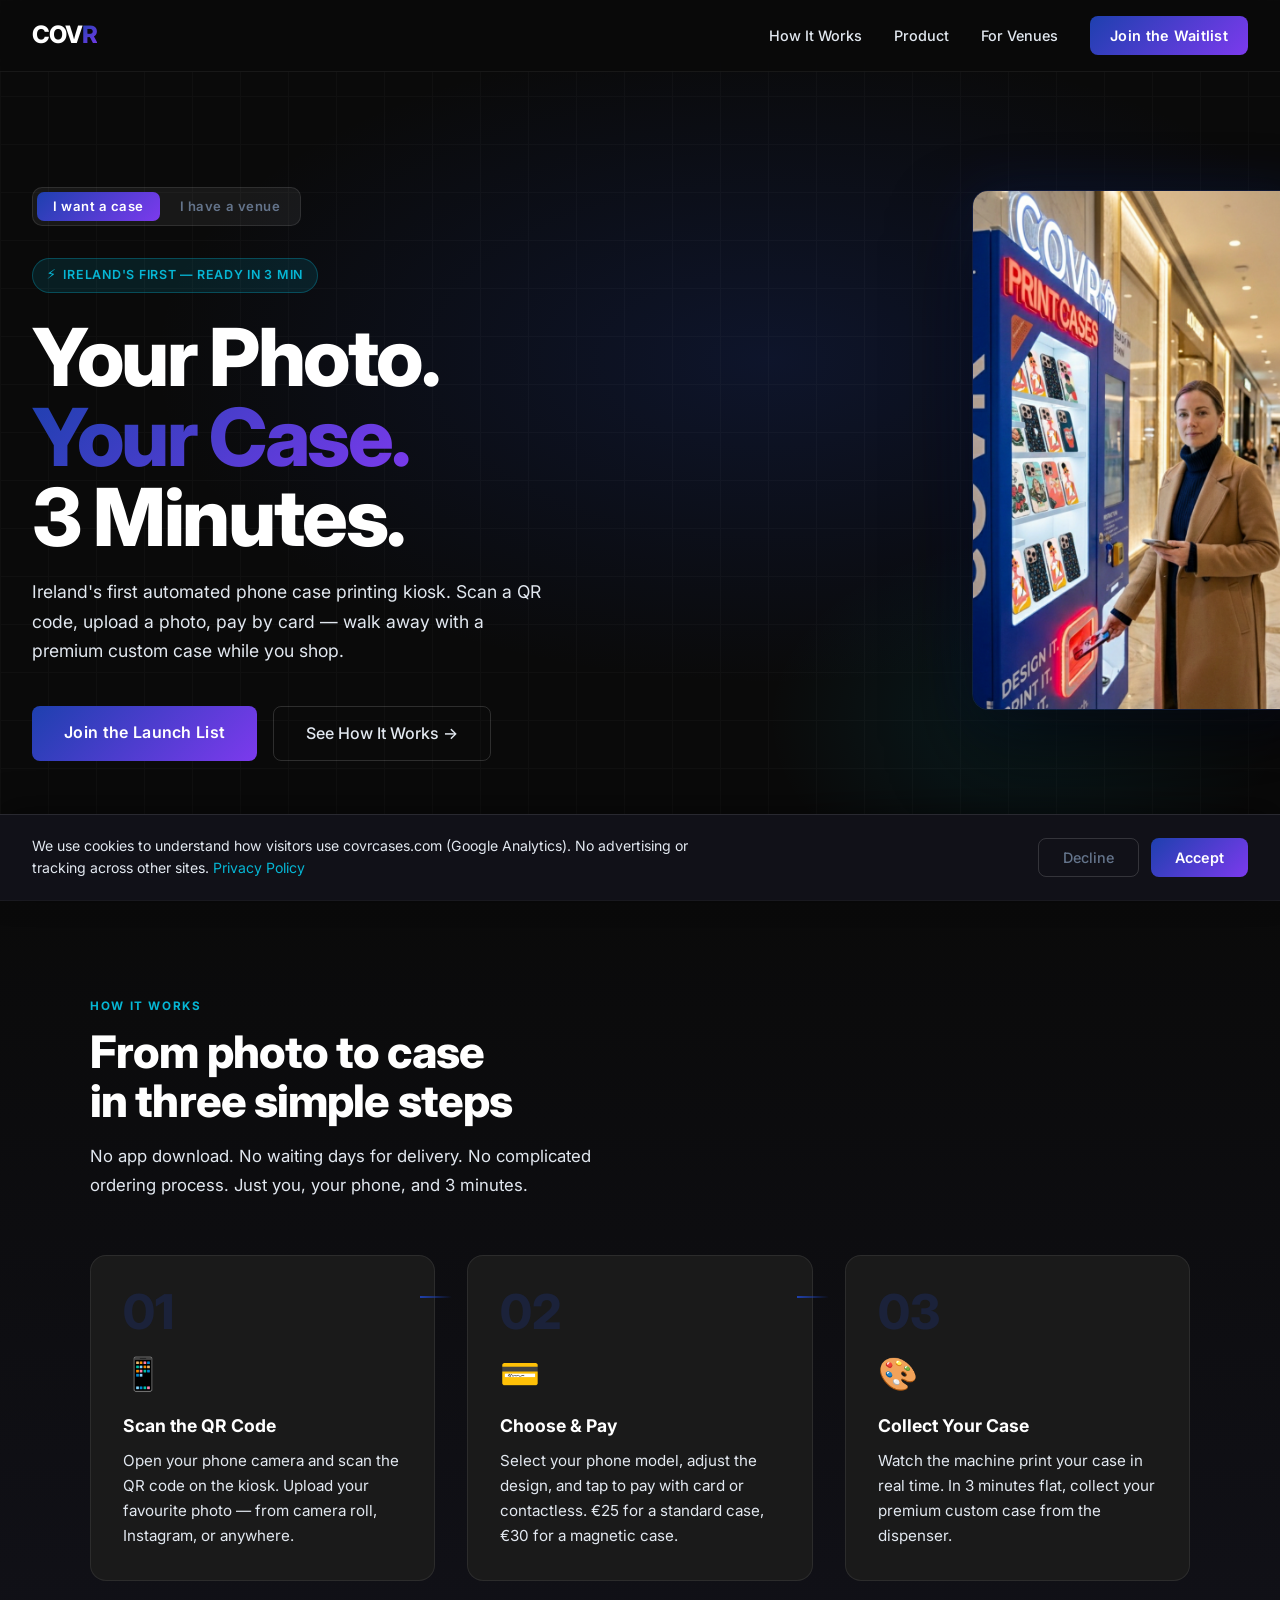
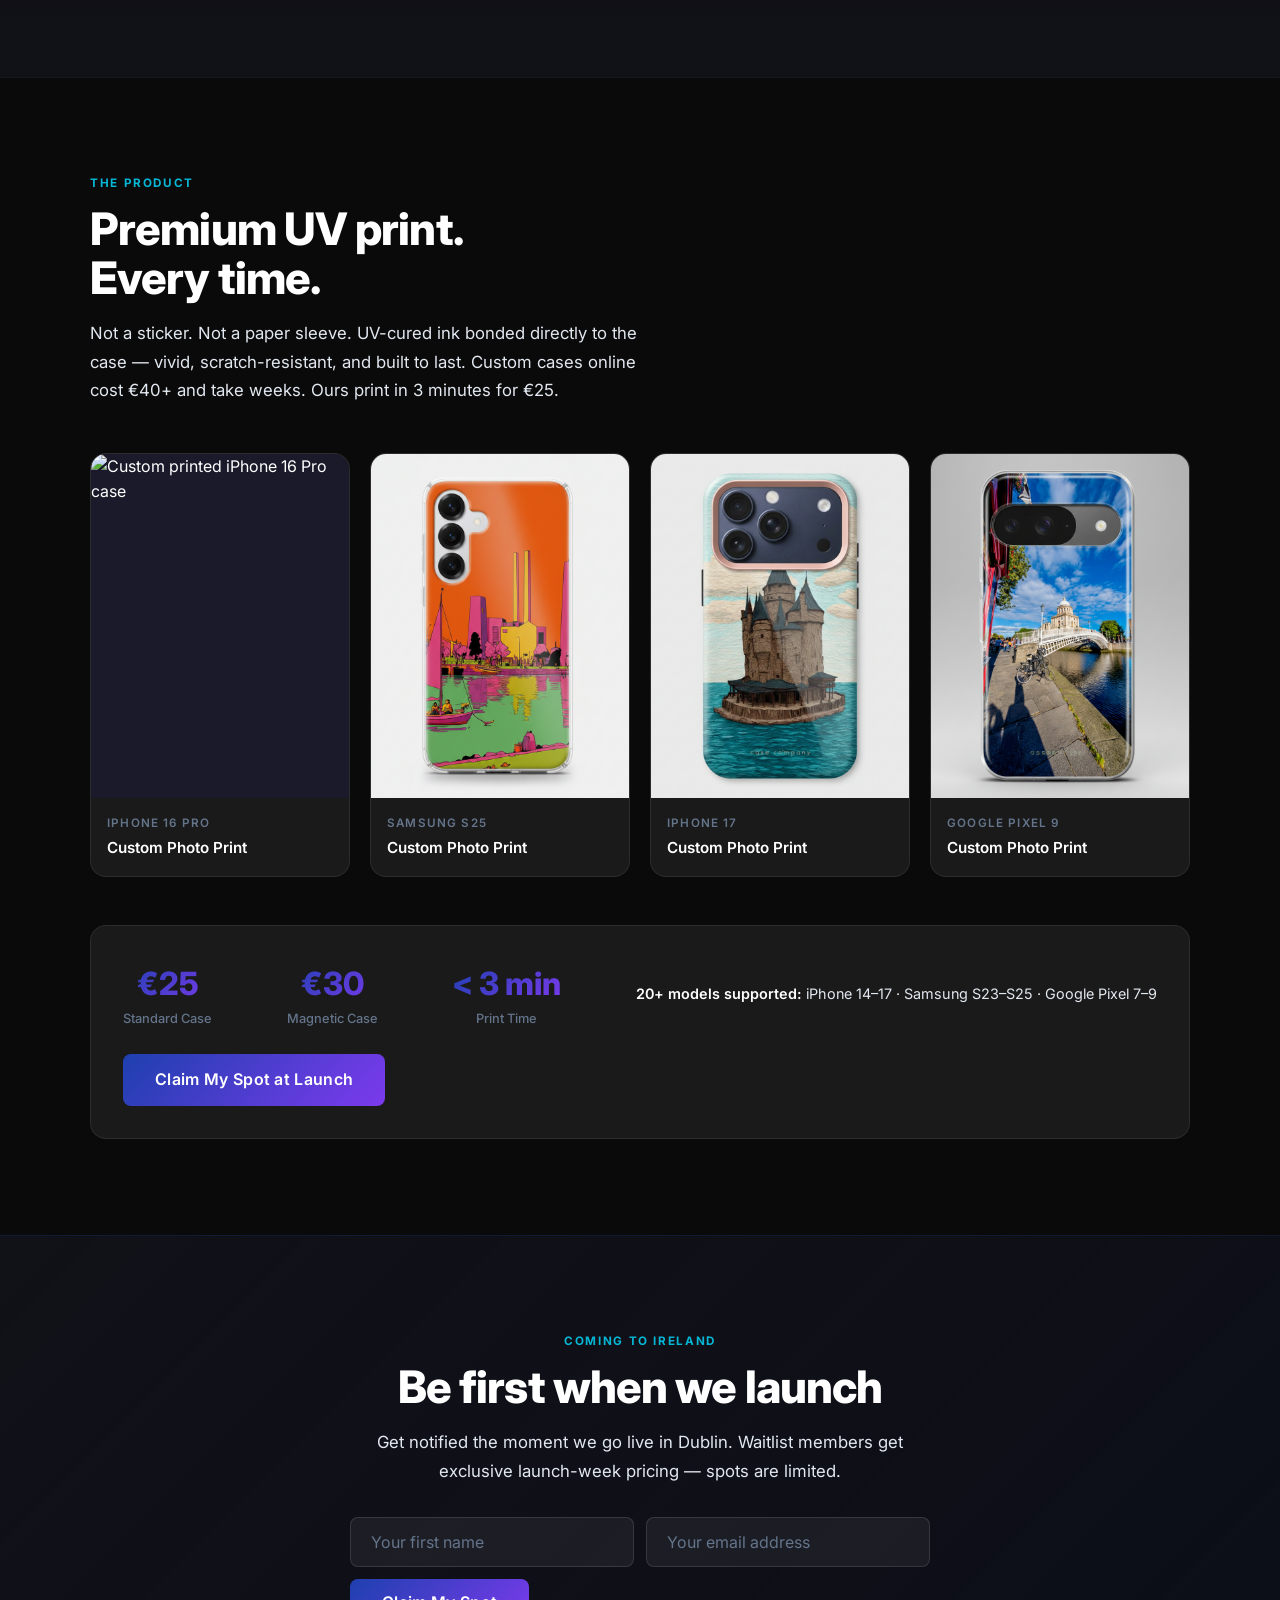
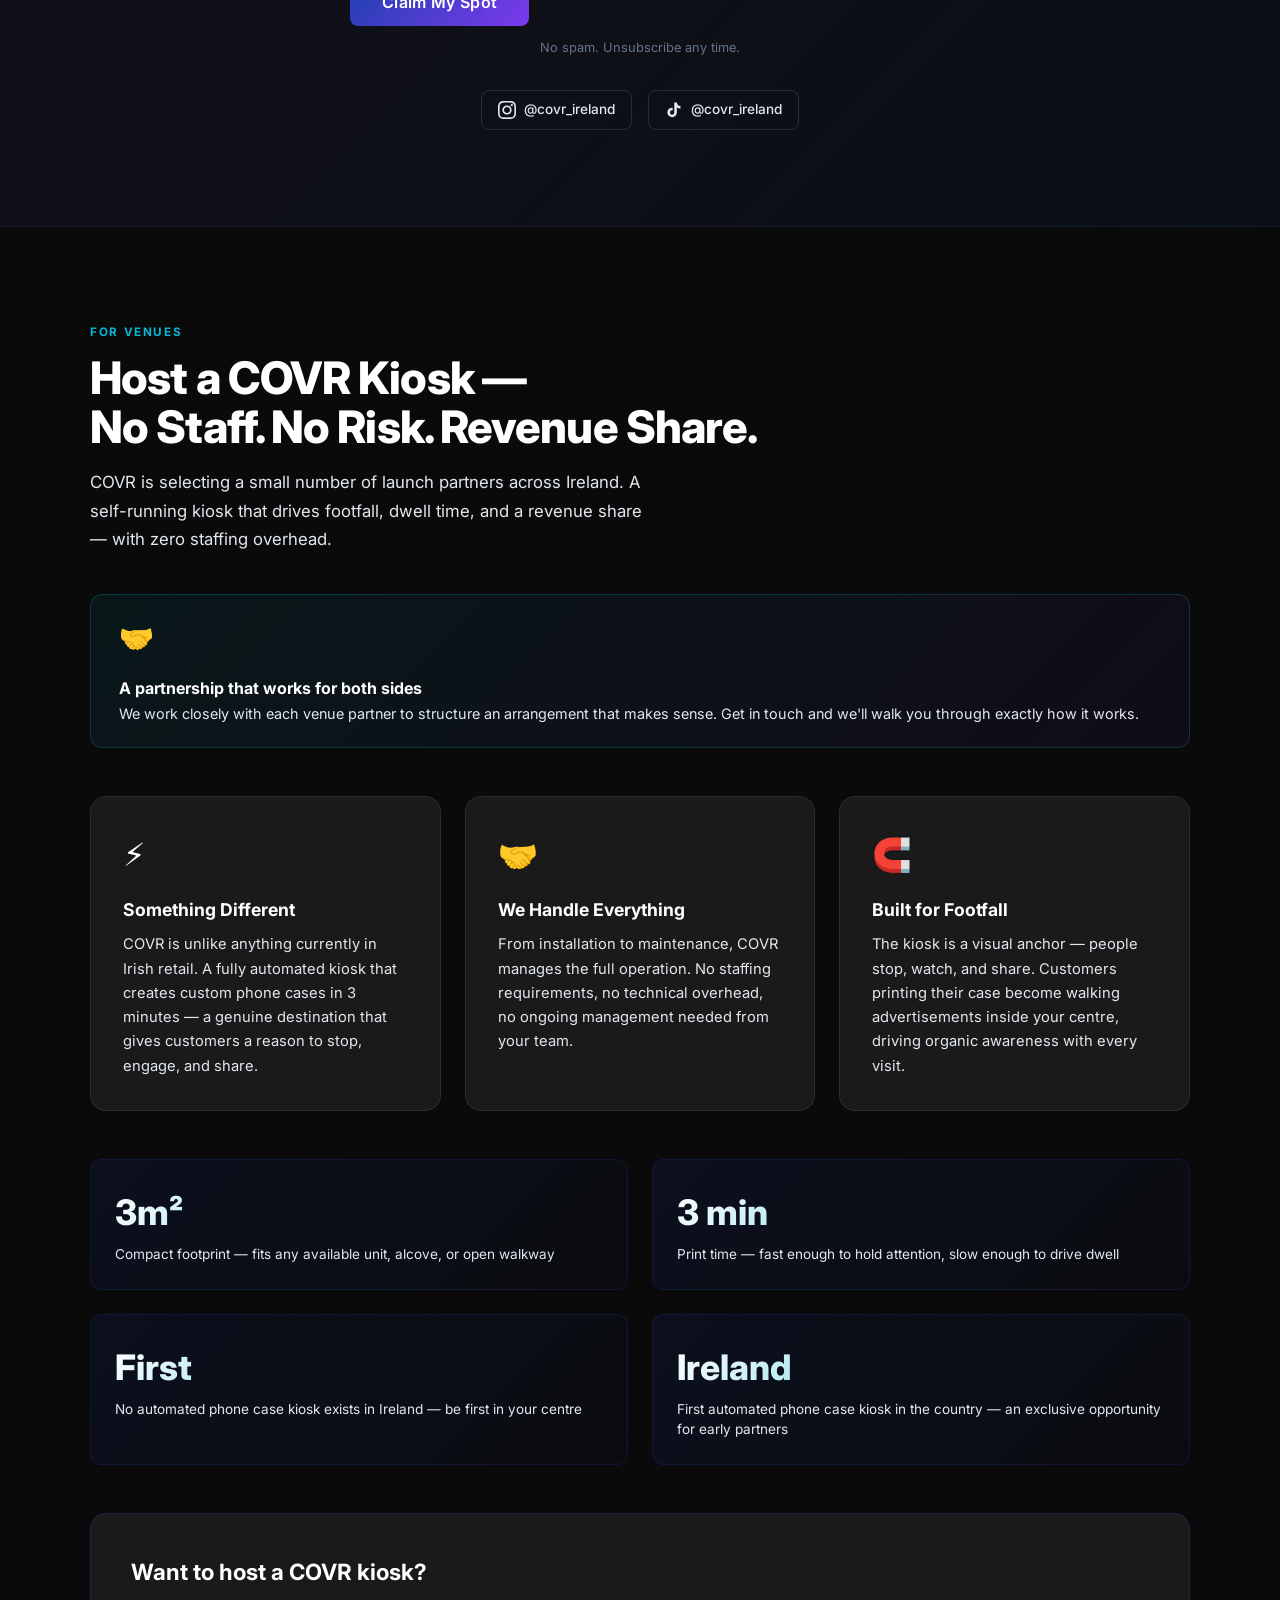
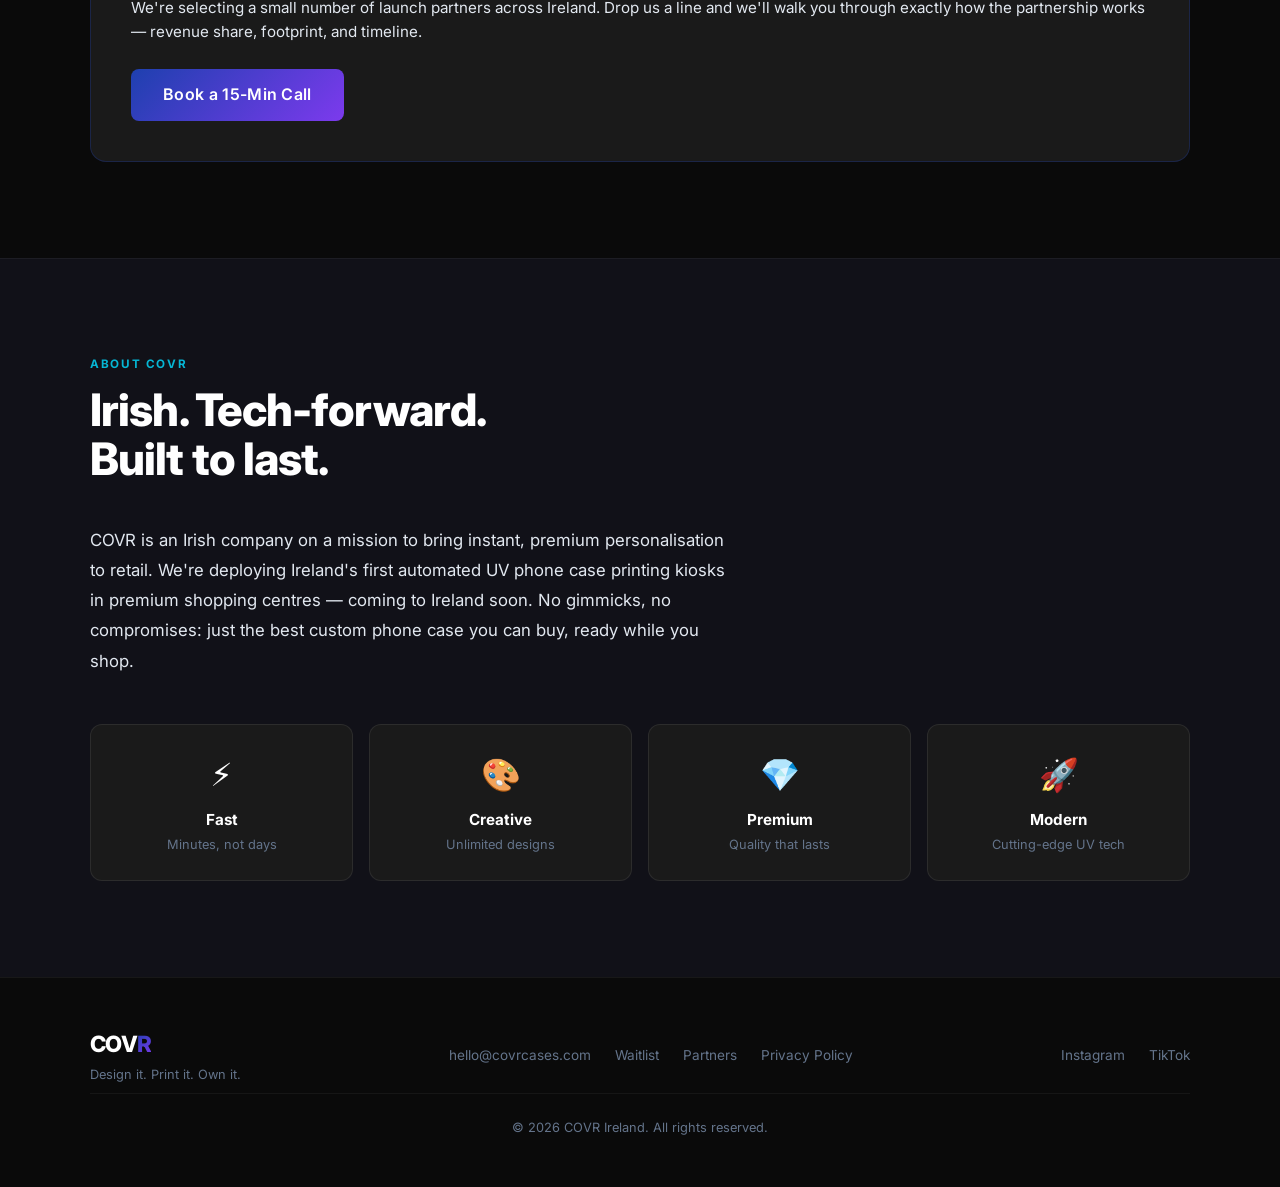
==== index.html @ bf495e79 "Apply CRO copy improvements to homepage - Nav: Partners → For Venues, Join Waitlist → Join the Waitl" ====
<!DOCTYPE html>
<html lang="en">
<head>
  <meta charset="UTF-8"/>
  <meta name="viewport" content="width=device-width, initial-scale=1.0"/>
  <title>COVR — Custom Phone Cases Printed in 3 Minutes | Ireland</title>
  <meta name="description" content="Ireland's first automated phone case printing kiosk. Upload your photo, pay, and collect a custom-printed case in under 3 minutes. Coming to Ireland soon."/>
  <meta property="og:title" content="COVR — Your Photo. Your Case. 3 Minutes."/>
  <meta property="og:description" content="Ireland's first automated phone case printing kiosk. Custom cases in under 3 minutes."/>
  <meta property="og:type" content="website"/>
  <meta property="og:image" content="https://www.covrcases.com/assets/og-image.jpg"/>
  <meta property="og:image:width" content="1200"/>
  <meta property="og:image:height" content="630"/>
  <meta property="og:url" content="https://www.covrcases.com"/>
  <meta name="twitter:card" content="summary_large_image"/>
  <meta name="twitter:site" content="@covr_ireland"/>
  <meta name="twitter:image" content="https://www.covrcases.com/assets/og-image.jpg"/>
  <link rel="canonical" href="https://www.covrcases.com/"/>
  <link rel="alternate" hreflang="en-IE" href="https://www.covrcases.com/"/>
  <link rel="alternate" hreflang="en" href="https://www.covrcases.com/"/>
  <link rel="alternate" hreflang="x-default" href="https://www.covrcases.com/"/>
  <link rel="icon" type="image/svg+xml" href="favicon.svg"/>
  <link rel="preconnect" href="https://fonts.googleapis.com"/>
  <link rel="preconnect" href="https://fonts.gstatic.com" crossorigin/>
  <link href="https://fonts.googleapis.com/css2?family=Inter:wght@300;400;500;600;700;800&display=swap" rel="stylesheet"/>

  <!-- Organization Schema -->
  <script type="application/ld+json">
  {
    "@context": "https://schema.org",
    "@type": "Organization",
    "name": "COVR",
    "url": "https://www.covrcases.com",
    "logo": "https://www.covrcases.com/assets/covr-logo.png",
    "contactPoint": {
      "@type": "ContactPoint",
      "email": "hello@covrcases.com",
      "contactType": "customer service"
    },
    "sameAs": [
      "https://www.instagram.com/covr_ireland",
      "https://www.tiktok.com/@covr_ireland"
    ],
    "areaServed": { "@type": "Country", "name": "Ireland" },
    "description": "Ireland's first automated phone case printing kiosk."
  }
  </script>

  <!-- HowTo Schema -->
  <script type="application/ld+json">
  {
    "@context": "https://schema.org",
    "@type": "HowTo",
    "name": "How to Get a Custom Phone Case from a COVR Kiosk",
    "description": "Get a custom-printed phone case in under 3 minutes from a COVR kiosk.",
    "totalTime": "PT3M",
    "estimatedCost": { "@type": "MonetaryAmount", "currency": "EUR", "value": "25" },
    "step": [
      { "@type": "HowToStep", "position": 1, "name": "Scan the QR Code", "text": "Open your phone camera and scan the QR code on the kiosk. Upload your favourite photo from your camera roll, Instagram, or anywhere." },
      { "@type": "HowToStep", "position": 2, "name": "Choose & Pay", "text": "Select your phone model, adjust the design, and tap to pay with card or contactless. €25 for a standard case, €30 for a magnetic case." },
      { "@type": "HowToStep", "position": 3, "name": "Collect Your Case", "text": "Watch the machine print your case in real time. In 3 minutes flat, collect your premium custom case from the dispenser." }
    ]
  }
  </script>

  <!-- FAQPage Schema -->
  <script type="application/ld+json">
  {
    "@context": "https://schema.org",
    "@type": "FAQPage",
    "mainEntity": [
      { "@type": "Question", "name": "How long does it take to print a custom phone case?", "acceptedAnswer": { "@type": "Answer", "text": "COVR prints your custom phone case in under 3 minutes. The full process — scanning the QR code, uploading your photo, paying, and collecting — takes about 5 minutes." } },
      { "@type": "Question", "name": "How much does a COVR custom phone case cost?", "acceptedAnswer": { "@type": "Answer", "text": "A standard custom phone case costs €25. A MagSafe magnetic case costs €30. Payment is by card or contactless at the kiosk." } },
      { "@type": "Question", "name": "What phone models are compatible with COVR?", "acceptedAnswer": { "@type": "Answer", "text": "COVR supports iPhone 14 through iPhone 17, Samsung Galaxy S23 through S25, and Google Pixel 7 through Pixel 9." } },
      { "@type": "Question", "name": "Where is the COVR kiosk located?", "acceptedAnswer": { "@type": "Answer", "text": "COVR is coming to a premium Dublin location soon. Join the waitlist at covrcases.com to be first to know and get exclusive launch-week pricing." } },
      { "@type": "Question", "name": "Is UV-printed phone case quality good?", "acceptedAnswer": { "@type": "Answer", "text": "COVR uses UV-cured ink bonded directly to the case material — not a sticker or paper sleeve. The result is a vivid, scratch-resistant print built to last." } }
    ]
  }
  </script>

  <style>
    *, *::before, *::after { box-sizing: border-box; margin: 0; padding: 0; }

    :root {
      --covr-black: #0a0a0a;
      --covr-black-2: #111118;
      --covr-card: #1a1a1a;
      --covr-card-border: rgba(255,255,255,0.08);
      --covr-blue: #1e40af;
      --covr-cyan: #06b6d4;
      --covr-purple: #7c3aed;
      --covr-white: #ffffff;
      --covr-mist: #e2e8f0;
      --covr-gray: #64748b;
      --font: 'Inter', system-ui, -apple-system, BlinkMacSystemFont, sans-serif;
      --grad-cta: linear-gradient(135deg, #1e40af 0%, #7c3aed 100%);
      --grad-hero: radial-gradient(ellipse 80% 60% at 60% 40%, rgba(30,64,175,0.2) 0%, transparent 60%),
                   radial-gradient(ellipse 40% 40% at 80% 80%, rgba(6,182,212,0.1) 0%, transparent 50%),
                   #0a0a0a;
    }

    html { scroll-behavior: smooth; }
    body {
      background: var(--covr-black);
      color: var(--covr-white);
      font-family: var(--font);
      font-size: 16px;
      line-height: 1.6;
      overflow-x: hidden;
    }

    /* ── NAV ── */
    nav {
      position: fixed; top: 0; left: 0; right: 0; z-index: 100;
      display: flex; align-items: center; justify-content: space-between;
      padding: 1rem 2rem;
      background: rgba(10,10,10,0.85);
      backdrop-filter: blur(20px);
      border-bottom: 1px solid rgba(255,255,255,0.06);
    }
    .nav-logo {
      font-weight: 800; font-size: 1.5rem;
      letter-spacing: -0.04em;
      color: var(--covr-white);
      text-decoration: none;
    }
    .nav-logo span {
      background: var(--grad-cta);
      -webkit-background-clip: text;
      -webkit-text-fill-color: transparent;
      background-clip: text;
    }
    .nav-links { display: flex; gap: 2rem; align-items: center; }
    .nav-links a {
      color: var(--covr-mist); text-decoration: none;
      font-size: 0.9rem; font-weight: 500;
      transition: color 0.2s;
    }
    .nav-links a:hover { color: var(--covr-white); }
    .nav-cta {
      background: var(--grad-cta) !important;
      color: var(--covr-white) !important;
      padding: 0.5rem 1.25rem;
      border-radius: 8px;
      font-weight: 600 !important;
      letter-spacing: 0.02em;
      transition: opacity 0.2s, transform 0.2s !important;
    }
    .nav-cta:hover { opacity: 0.88; transform: translateY(-1px); }

    /* Mobile nav */
    .nav-mobile-cta {
      display: none;
      background: var(--grad-cta);
      color: var(--covr-white);
      padding: 0.5rem 1.1rem;
      border-radius: 8px;
      font-size: 0.85rem;
      font-weight: 600;
      text-decoration: none;
      letter-spacing: 0.02em;
    }
    .hamburger {
      display: none;
      flex-direction: column;
      gap: 5px;
      cursor: pointer;
      padding: 4px;
      background: none;
      border: none;
    }
    .hamburger span {
      display: block; width: 22px; height: 2px;
      background: var(--covr-mist);
      border-radius: 2px;
      transition: all 0.25s;
    }
    .mobile-menu {
      display: none;
      flex-direction: column;
      gap: 0;
      background: rgba(10,10,10,0.97);
      border-bottom: 1px solid rgba(255,255,255,0.06);
      position: fixed; top: 57px; left: 0; right: 0; z-index: 99;
    }
    .mobile-menu.open { display: flex; }
    .mobile-menu a {
      color: var(--covr-mist); text-decoration: none;
      font-size: 1rem; font-weight: 500;
      padding: 1rem 2rem;
      border-bottom: 1px solid rgba(255,255,255,0.05);
      transition: color 0.2s, background 0.2s;
    }
    .mobile-menu a:hover { color: var(--covr-white); background: rgba(255,255,255,0.04); }
    .mobile-menu a.highlight {
      color: var(--covr-cyan);
      font-weight: 600;
    }

    @media (max-width: 720px) {
      .nav-links { display: none; }
      .nav-mobile-cta { display: block; }
      .hamburger { display: flex; }
    }
    @media (min-width: 721px) {
      .mobile-menu { display: none !important; }
    }

    /* ── HERO ── */
    #hero {
      min-height: 100vh;
      display: flex; align-items: center;
      padding: 7rem 2rem 4rem;
      position: relative; overflow: hidden;
      background: var(--grad-hero);
    }
    .hero-grid {
      position: absolute; inset: 0; z-index: 0; opacity: 0.025;
      background-image: linear-gradient(rgba(255,255,255,1) 1px, transparent 1px),
                        linear-gradient(90deg, rgba(255,255,255,1) 1px, transparent 1px);
      background-size: 48px 48px;
    }
    .hero-content {
      position: relative; z-index: 1;
      max-width: 640px;
    }

    /* Dual audience toggle in hero */
    .audience-toggle {
      display: inline-flex;
      background: rgba(255,255,255,0.06);
      border: 1px solid rgba(255,255,255,0.1);
      border-radius: 10px;
      padding: 4px;
      margin-bottom: 2rem;
      gap: 4px;
      animation: fadeUp 0.5s ease both;
    }
    .toggle-btn {
      padding: 0.4rem 1rem;
      border-radius: 7px;
      font-size: 0.82rem;
      font-weight: 600;
      letter-spacing: 0.04em;
      cursor: pointer;
      border: none;
      font-family: var(--font);
      transition: background 0.2s, color 0.2s;
      background: transparent;
      color: var(--covr-gray);
    }
    .toggle-btn.active {
      background: var(--grad-cta);
      color: var(--covr-white);
    }

    .hero-badge {
      display: inline-flex; align-items: center; gap: 0.4rem;
      background: rgba(6,182,212,0.12);
      border: 1px solid rgba(6,182,212,0.3);
      color: var(--covr-cyan);
      font-size: 0.78rem; font-weight: 600;
      padding: 0.35rem 0.85rem;
      border-radius: 20px;
      letter-spacing: 0.06em;
      text-transform: uppercase;
      margin-bottom: 1.5rem;
      animation: fadeUp 0.6s ease both;
    }
    .hero-badge::before { content: '⚡'; font-size: 0.85rem; }

    h1 {
      font-weight: 800;
      font-size: clamp(2.8rem, 7vw, 5rem);
      line-height: 1.0;
      letter-spacing: -0.03em;
      margin-bottom: 1.25rem;
      animation: fadeUp 0.6s 0.1s ease both;
    }
    h1 em {
      font-style: normal;
      background: var(--grad-cta);
      -webkit-background-clip: text;
      -webkit-text-fill-color: transparent;
      background-clip: text;
    }
    .hero-sub {
      font-size: 1.1rem;
      color: var(--covr-mist);
      line-height: 1.7;
      margin-bottom: 2.5rem;
      max-width: 520px;
      font-weight: 400;
      animation: fadeUp 0.6s 0.2s ease both;
    }
    .hero-ctas {
      display: flex; gap: 1rem; flex-wrap: wrap;
      animation: fadeUp 0.6s 0.3s ease both;
    }

    /* Partner hero variant (hidden by default) */
    .hero-partner { display: none; }
    .hero-consumer { display: block; }

    .hero-visual {
      position: absolute; right: -2rem; top: 50%; transform: translateY(-50%);
      z-index: 1;
      animation: fadeLeft 0.8s 0.2s ease both;
    }
    .kiosk-placeholder {
      width: 340px; height: 520px;
      border-radius: 16px; overflow: hidden;
      box-shadow: 0 40px 80px rgba(0,0,0,0.6), 0 0 60px rgba(30,64,175,0.2);
      border: 1px solid rgba(30,64,175,0.25);
    }
    .kiosk-placeholder img {
      width: 100%; height: 100%;
      object-fit: cover; object-position: center top; display: block;
    }
    @media (max-width: 900px) { .hero-visual { display: none; } }

    /* ── BUTTONS ── */
    .btn-primary {
      background: var(--grad-cta);
      color: var(--covr-white);
      padding: 0.85rem 2rem;
      border-radius: 8px;
      font-size: 1rem; font-weight: 600;
      font-family: var(--font);
      text-decoration: none;
      border: none; cursor: pointer;
      letter-spacing: 0.02em;
      transition: opacity 0.2s, transform 0.15s, box-shadow 0.2s;
      display: inline-block;
    }
    .btn-primary:hover {
      opacity: 0.88;
      transform: translateY(-2px);
      box-shadow: 0 8px 28px rgba(124,58,237,0.35);
    }
    .btn-secondary {
      background: transparent;
      color: var(--covr-mist);
      padding: 0.85rem 2rem;
      border-radius: 8px;
      font-size: 1rem; font-weight: 500;
      font-family: var(--font);
      text-decoration: none;
      border: 1px solid rgba(255,255,255,0.15);
      cursor: pointer;
      transition: border-color 0.2s, color 0.2s, transform 0.15s;
      display: inline-block;
    }
    .btn-secondary:hover {
      border-color: rgba(255,255,255,0.4);
      color: var(--covr-white);
      transform: translateY(-2px);
    }

    /* ── SECTIONS ── */
    section { padding: 6rem 2rem; }
    .container { max-width: 1100px; margin: 0 auto; }
    .section-eyebrow {
      font-size: 0.73rem; font-weight: 700;
      letter-spacing: 0.14em; text-transform: uppercase;
      color: var(--covr-cyan);
      margin-bottom: 0.75rem;
    }
    .section-title {
      font-weight: 800;
      font-size: clamp(1.8rem, 4vw, 2.8rem);
      line-height: 1.1;
      letter-spacing: -0.02em;
      margin-bottom: 1rem;
    }
    .section-body { color: var(--covr-mist); font-size: 1.05rem; font-weight: 400; max-width: 560px; line-height: 1.7; }

    /* ── HOW IT WORKS ── */
    #how {
      background: linear-gradient(180deg, var(--covr-black) 0%, var(--covr-black-2) 100%);
      border-top: 1px solid rgba(255,255,255,0.05);
      border-bottom: 1px solid rgba(255,255,255,0.05);
    }
    .steps {
      display: grid; grid-template-columns: repeat(3, 1fr); gap: 2rem;
      margin-top: 3.5rem;
    }
    @media (max-width: 640px) { .steps { grid-template-columns: 1fr; } }
    .step {
      position: relative;
      background: var(--covr-card);
      border: 1px solid var(--covr-card-border);
      border-radius: 16px;
      padding: 2rem;
      transition: transform 0.25s, box-shadow 0.25s, border-color 0.25s;
      opacity: 0; transform: translateY(20px);
    }
    .step.visible { animation: fadeUp 0.5s ease forwards; }
    .step:hover {
      transform: translateY(-4px);
      box-shadow: 0 20px 40px rgba(0,0,0,0.4), 0 0 20px rgba(6,182,212,0.12);
      border-color: rgba(6,182,212,0.22);
    }
    .step-num {
      font-weight: 800; font-size: 3rem;
      color: rgba(30,64,175,0.22);
      line-height: 1; margin-bottom: 0.75rem;
    }
    .step-icon { font-size: 2rem; margin-bottom: 0.75rem; display: block; }
    .step h3 { font-weight: 700; font-size: 1.1rem; margin-bottom: 0.5rem; }
    .step p { color: var(--covr-mist); font-size: 0.95rem; line-height: 1.65; }
    .connector {
      position: absolute; top: 2.5rem; right: -1.1rem;
      width: 2rem; height: 2px;
      background: linear-gradient(90deg, var(--covr-blue), transparent);
      z-index: 2;
    }
    @media (max-width: 640px) { .connector { display: none; } }

    /* ── PRODUCT ── */
    #product { background: var(--covr-black); }
    .case-grid {
      display: grid; grid-template-columns: repeat(4, 1fr); gap: 1.25rem;
      margin-top: 3rem;
    }
    @media (max-width: 900px) { .case-grid { grid-template-columns: repeat(2, 1fr); } }
    @media (max-width: 480px) { .case-grid { grid-template-columns: 1fr; } }
    .case-card {
      background: var(--covr-card);
      border: 1px solid var(--covr-card-border);
      border-radius: 16px; overflow: hidden;
      transition: transform 0.25s, box-shadow 0.25s;
      opacity: 0; transform: translateY(20px);
    }
    .case-card.visible { animation: fadeUp 0.5s ease forwards; }
    .case-card:hover {
      transform: translateY(-4px);
      box-shadow: 0 20px 40px rgba(0,0,0,0.5), 0 0 20px rgba(30,64,175,0.18);
    }
    .case-img {
      width: 100%; aspect-ratio: 3/4;
      overflow: hidden; background: #1a1a2a;
    }
    .case-img img {
      width: 100%; height: 100%; object-fit: cover; object-position: center;
      display: block; transition: transform 0.4s ease;
    }
    .case-card:hover .case-img img { transform: scale(1.04); }
    .case-info { padding: 1rem; }
    .case-model { font-size: 0.73rem; color: var(--covr-gray); font-weight: 600; text-transform: uppercase; letter-spacing: 0.1em; }
    .case-title { font-weight: 600; font-size: 0.95rem; margin-top: 0.2rem; }
    .product-cta-row {
      display: flex; align-items: center; justify-content: space-between; flex-wrap: wrap;
      gap: 1.5rem; margin-top: 3rem; padding: 2rem;
      background: var(--covr-card);
      border: 1px solid var(--covr-card-border);
      border-radius: 16px;
    }
    .product-stat { text-align: center; }
    .product-stat-num {
      font-weight: 800; font-size: 2rem;
      background: var(--grad-cta);
      -webkit-background-clip: text; -webkit-text-fill-color: transparent;
      background-clip: text;
    }
    .product-stat-label { font-size: 0.8rem; color: var(--covr-gray); font-weight: 500; }
    .product-models { color: var(--covr-mist); font-size: 0.9rem; }
    .product-models strong { color: var(--covr-white); font-weight: 600; }

    /* ── WAITLIST ── */
    #waitlist {
      background: linear-gradient(135deg, var(--covr-black-2) 0%, rgba(30,64,175,0.08) 100%);
      border-top: 1px solid rgba(30,64,175,0.2);
      border-bottom: 1px solid rgba(30,64,175,0.2);
      text-align: center;
    }
    .waitlist-inner { max-width: 580px; margin: 0 auto; }
    .waitlist-form {
      display: flex; gap: 0.75rem; margin-top: 2rem; flex-wrap: wrap;
    }
    .waitlist-form input {
      flex: 1; min-width: 200px;
      background: rgba(255,255,255,0.06);
      border: 1px solid rgba(255,255,255,0.12);
      color: var(--covr-white);
      padding: 0.85rem 1.25rem;
      border-radius: 8px;
      font-size: 1rem; font-family: var(--font);
      outline: none; transition: border-color 0.2s;
    }
    .waitlist-form input::placeholder { color: var(--covr-gray); }
    .waitlist-form input:focus { border-color: var(--covr-blue); }
    .waitlist-note { font-size: 0.8rem; color: var(--covr-gray); margin-top: 0.75rem; }
    .social-row {
      display: flex; gap: 1rem; justify-content: center; margin-top: 2rem;
    }
    .social-btn {
      display: flex; align-items: center; gap: 0.5rem;
      color: var(--covr-mist); text-decoration: none;
      border: 1px solid rgba(255,255,255,0.12);
      padding: 0.5rem 1rem; border-radius: 8px;
      font-size: 0.85rem; font-weight: 500;
      transition: border-color 0.2s, color 0.2s, background 0.2s;
    }
    .social-btn:hover { border-color: rgba(255,255,255,0.35); color: var(--covr-white); background: rgba(255,255,255,0.04); }
    .social-btn svg { width: 18px; height: 18px; fill: currentColor; }

    /* ── PARTNERS ── */
    #partners { background: var(--covr-black); }
    .partner-grid {
      display: grid; grid-template-columns: repeat(3, 1fr); gap: 1.5rem;
      margin-top: 3rem;
    }
    @media (max-width: 640px) { .partner-grid { grid-template-columns: 1fr; } }
    .partner-card {
      background: var(--covr-card);
      border: 1px solid var(--covr-card-border);
      border-radius: 16px; padding: 2rem;
      transition: transform 0.25s, box-shadow 0.25s, border-color 0.25s;
      opacity: 0; transform: translateY(20px);
    }
    .partner-card.visible { animation: fadeUp 0.5s ease forwards; }
    .partner-card:hover {
      transform: translateY(-4px);
      box-shadow: 0 20px 40px rgba(0,0,0,0.4), 0 0 20px rgba(30,64,175,0.18);
      border-color: rgba(30,64,175,0.3);
    }
    .partner-icon { font-size: 2rem; margin-bottom: 1rem; display: block; }
    .partner-card h3 { font-weight: 700; font-size: 1.1rem; margin-bottom: 0.5rem; }
    .partner-card p { color: var(--covr-mist); font-size: 0.92rem; line-height: 1.65; }

    .partner-stats {
      display: grid; grid-template-columns: repeat(2, 1fr); gap: 1.5rem;
      margin-top: 3rem; margin-bottom: 3rem;
    }
    @media (max-width: 640px) { .partner-stats { grid-template-columns: 1fr; } }
    .pstat {
      background: linear-gradient(135deg, rgba(30,64,175,0.12) 0%, rgba(30,64,175,0.04) 100%);
      border: 1px solid rgba(30,64,175,0.22);
      border-radius: 12px; padding: 1.5rem;
    }
    .pstat-num {
      font-weight: 800; font-size: 2.2rem;
      background: linear-gradient(135deg, var(--covr-white), var(--covr-cyan));
      -webkit-background-clip: text; -webkit-text-fill-color: transparent;
      background-clip: text;
    }
    .pstat-label { font-size: 0.85rem; color: var(--covr-mist); font-weight: 400; margin-top: 0.25rem; line-height: 1.5; }

    /* Revenue signal callout */
    .revenue-signal {
      background: linear-gradient(135deg, rgba(6,182,212,0.08) 0%, rgba(124,58,237,0.06) 100%);
      border: 1px solid rgba(6,182,212,0.22);
      border-radius: 12px;
      padding: 1.25rem 1.75rem;
      margin-bottom: 2rem;
      display: flex; align-items: center; gap: 1rem; flex-wrap: wrap;
    }
    .revenue-signal-icon { font-size: 1.75rem; flex-shrink: 0; }
    .revenue-signal-text strong { display: block; color: var(--covr-white); font-weight: 700; font-size: 1rem; }
    .revenue-signal-text span { color: var(--covr-mist); font-size: 0.9rem; line-height: 1.5; }

    .partner-cta-box {
      background: var(--covr-card);
      border: 1px solid rgba(30,64,175,0.3);
      border-radius: 16px; padding: 2.5rem;
      display: flex; align-items: center; justify-content: space-between; flex-wrap: wrap; gap: 1.5rem;
    }
    .partner-cta-box h3 { font-weight: 700; font-size: 1.4rem; }
    .partner-cta-box p { color: var(--covr-mist); font-size: 0.95rem; margin-top: 0.4rem; line-height: 1.6; }

    /* ── ABOUT ── */
    #about {
      background: var(--covr-black-2);
      border-top: 1px solid rgba(255,255,255,0.05);
    }
    .pillars {
      display: grid; grid-template-columns: repeat(4, 1fr); gap: 1rem;
      margin-top: 3rem;
    }
    @media (max-width: 640px) { .pillars { grid-template-columns: repeat(2, 1fr); } }
    .pillar {
      text-align: center; padding: 1.5rem 1rem;
      background: var(--covr-card);
      border: 1px solid var(--covr-card-border);
      border-radius: 12px;
      transition: border-color 0.2s, box-shadow 0.2s;
    }
    .pillar:hover {
      border-color: rgba(124,58,237,0.3);
      box-shadow: 0 0 20px rgba(124,58,237,0.08);
    }
    .pillar-icon { font-size: 2rem; display: block; margin-bottom: 0.5rem; }
    .pillar-label { font-weight: 700; font-size: 0.95rem; }
    .pillar-desc { font-size: 0.8rem; color: var(--covr-gray); margin-top: 0.2rem; }
    .about-story {
      max-width: 640px; margin-top: 2.5rem;
      font-size: 1.05rem; color: var(--covr-mist); font-weight: 400; line-height: 1.8;
    }

    /* ── FOOTER ── */
    footer {
      background: var(--covr-black);
      border-top: 1px solid rgba(255,255,255,0.06);
      padding: 3rem 2rem;
    }
    .footer-inner {
      max-width: 1100px; margin: 0 auto;
      display: flex; justify-content: space-between; align-items: center; flex-wrap: wrap; gap: 1.5rem;
    }
    .footer-logo {
      font-weight: 800; font-size: 1.4rem; letter-spacing: -0.03em;
    }
    .footer-logo span {
      background: var(--grad-cta);
      -webkit-background-clip: text; -webkit-text-fill-color: transparent;
      background-clip: text;
    }
    .footer-tagline { font-size: 0.8rem; color: var(--covr-gray); margin-top: 0.2rem; }
    .footer-links { display: flex; gap: 1.5rem; flex-wrap: wrap; }
    .footer-links a { color: var(--covr-gray); text-decoration: none; font-size: 0.85rem; transition: color 0.2s; }
    .footer-links a:hover { color: var(--covr-white); }
    .footer-copy { font-size: 0.8rem; color: var(--covr-gray); width: 100%; text-align: center; padding-top: 1.5rem; border-top: 1px solid rgba(255,255,255,0.05); margin-top: 0.5rem; }

    /* ── SUCCESS STATE ── */
    .success-msg {
      display: none; padding: 1rem 1.5rem;
      background: rgba(6,182,212,0.1);
      border: 1px solid rgba(6,182,212,0.3);
      border-radius: 8px; margin-top: 1.5rem;
      color: var(--covr-cyan); font-size: 1rem; text-align: center;
    }

    /* ── COOKIE BANNER ── */
    #cookie-banner {
      position: fixed; bottom: 0; left: 0; right: 0; z-index: 999;
      background: #111118;
      border-top: 1px solid rgba(255,255,255,0.1);
      padding: 1.25rem 2rem;
      display: flex; align-items: center; justify-content: space-between;
      flex-wrap: wrap; gap: 1rem;
      box-shadow: 0 -8px 32px rgba(0,0,0,0.4);
      transform: translateY(100%);
      transition: transform 0.4s ease;
    }
    #cookie-banner.visible { transform: translateY(0); }
    .cookie-text { font-size: 0.88rem; color: var(--covr-mist); max-width: 680px; }
    .cookie-text a { color: var(--covr-cyan); text-decoration: none; }
    .cookie-text a:hover { text-decoration: underline; }
    .cookie-btns { display: flex; gap: 0.75rem; flex-shrink: 0; }
    .cookie-accept {
      background: var(--grad-cta); color: #fff;
      border: none; padding: 0.6rem 1.5rem;
      border-radius: 8px; font-size: 0.9rem; font-weight: 600;
      cursor: pointer; font-family: var(--font);
      transition: opacity 0.2s;
    }
    .cookie-accept:hover { opacity: 0.85; }
    .cookie-decline {
      background: transparent; color: var(--covr-gray);
      border: 1px solid rgba(255,255,255,0.15);
      padding: 0.6rem 1.5rem;
      border-radius: 8px; font-size: 0.9rem; font-weight: 500;
      cursor: pointer; font-family: var(--font);
      transition: color 0.2s, border-color 0.2s;
    }
    .cookie-decline:hover { color: var(--covr-white); border-color: rgba(255,255,255,0.4); }

    /* ── ANIMATIONS ── */
    @keyframes fadeUp {
      from { opacity: 0; transform: translateY(20px); }
      to   { opacity: 1; transform: translateY(0); }
    }
    @keyframes fadeLeft {
      from { opacity: 0; transform: translateY(-50%) translateX(40px); }
      to   { opacity: 1; transform: translateY(-50%) translateX(0); }
    }
  </style>
</head>
<body>

  <!-- NAV -->
  <nav>
    <a class="nav-logo" href="#hero">COV<span>R</span></a>
    <div class="nav-links">
      <a href="#how">How It Works</a>
      <a href="#product">Product</a>
      <a href="#partners">For Venues</a>
      <a href="#waitlist" class="nav-cta">Join the Waitlist</a>
    </div>
    <a href="#waitlist" class="nav-mobile-cta">Join Waitlist</a>
    <button class="hamburger" id="hamburger" aria-label="Open menu" aria-expanded="false">
      <span></span><span></span><span></span>
    </button>
  </nav>

  <!-- MOBILE MENU -->
  <div class="mobile-menu" id="mobile-menu">
    <a href="#how" onclick="closeMobileMenu()">How It Works</a>
    <a href="#product" onclick="closeMobileMenu()">Product</a>
    <a href="#partners" onclick="closeMobileMenu()" class="highlight">→ For Venues</a>
    <a href="#waitlist" onclick="closeMobileMenu()">Join Waitlist</a>
  </div>

  <!-- HERO -->
  <section id="hero">
    <div class="hero-grid"></div>
    <div class="hero-content">

      <!-- Audience toggle -->
      <div class="audience-toggle">
        <button class="toggle-btn active" id="btn-consumer" onclick="setAudience('consumer')">I want a case</button>
        <button class="toggle-btn" id="btn-partner" onclick="setAudience('partner')">I have a venue</button>
      </div>

      <!-- Consumer hero -->
      <div class="hero-consumer" id="hero-consumer">
        <div class="hero-badge">Ireland's First — Ready in 3 Min</div>
        <h1>Your Photo.<br><em>Your Case.</em><br>3 Minutes.</h1>
        <p class="hero-sub">Ireland's first automated phone case printing kiosk. Scan a QR code, upload a photo, pay by card — walk away with a premium custom case while you shop.</p>
        <div class="hero-ctas">
          <a href="#waitlist" class="btn-primary">Join the Launch List</a>
          <a href="#how" class="btn-secondary">See How It Works →</a>
        </div>
      </div>

      <!-- Partner hero -->
      <div class="hero-partner" id="hero-partner">
        <div class="hero-badge">Revenue Share Partnership</div>
        <h1>Host a COVR Kiosk.<br><em>No Staff.</em><br>No Risk.</h1>
        <p class="hero-sub">A revenue-generating kiosk that runs itself. Compact 3m² footprint, zero staffing overhead, and something genuinely new for your shoppers — Ireland's first automated phone case printer.</p>
        <div class="hero-ctas">
          <a href="mailto:hello@covrcases.com?subject=COVR Partnership Enquiry" class="btn-primary">Get Partnership Details</a>
          <a href="#partners" class="btn-secondary">See How It Works →</a>
        </div>
      </div>

    </div>
    <div class="hero-visual" aria-hidden="true">
      <div class="kiosk-placeholder">
        <img src="images/kiosk-hero.png" alt="COVR phone case printing kiosk in a shopping centre" />
      </div>
    </div>
  </section>

  <!-- HOW IT WORKS -->
  <section id="how">
    <div class="container">
      <p class="section-eyebrow">How It Works</p>
      <h2 class="section-title">From photo to case<br>in three simple steps</h2>
      <p class="section-body">No app download. No waiting days for delivery. No complicated ordering process. Just you, your phone, and 3 minutes.</p>
      <div class="steps">
        <div class="step" data-delay="0">
          <div class="connector"></div>
          <div class="step-num">01</div>
          <span class="step-icon">📱</span>
          <h3>Scan the QR Code</h3>
          <p>Open your phone camera and scan the QR code on the kiosk. Upload your favourite photo — from camera roll, Instagram, or anywhere.</p>
        </div>
        <div class="step" data-delay="100">
          <div class="connector"></div>
          <div class="step-num">02</div>
          <span class="step-icon">💳</span>
          <h3>Choose & Pay</h3>
          <p>Select your phone model, adjust the design, and tap to pay with card or contactless. €25 for a standard case, €30 for a magnetic case.</p>
        </div>
        <div class="step" data-delay="200">
          <div class="step-num">03</div>
          <span class="step-icon">🎨</span>
          <h3>Collect Your Case</h3>
          <p>Watch the machine print your case in real time. In 3 minutes flat, collect your premium custom case from the dispenser.</p>
        </div>
      </div>
    </div>
  </section>

  <!-- PRODUCT -->
  <section id="product">
    <div class="container">
      <p class="section-eyebrow">The Product</p>
      <h2 class="section-title">Premium UV print.<br>Every time.</h2>
      <p class="section-body">Not a sticker. Not a paper sleeve. UV-cured ink bonded directly to the case — vivid, scratch-resistant, and built to last. Custom cases online cost €40+ and take weeks. Ours print in 3 minutes for €25.</p>
      <div class="case-grid">
        <div class="case-card" data-delay="0">
          <div class="case-img"><img src="images/iphone16pro-customcase.png" alt="Custom printed iPhone 16 Pro case"/></div>
          <div class="case-info">
            <div class="case-model">iPhone 16 Pro</div>
            <div class="case-title">Custom Photo Print</div>
          </div>
        </div>
        <div class="case-card" data-delay="100">
          <div class="case-img"><img src="images/s25customcase.png" alt="Custom printed Samsung S25 case"/></div>
          <div class="case-info">
            <div class="case-model">Samsung S25</div>
            <div class="case-title">Custom Photo Print</div>
          </div>
        </div>
        <div class="case-card" data-delay="200">
          <div class="case-img"><img src="images/iphone17customcase.png" alt="Custom printed iPhone 17 case"/></div>
          <div class="case-info">
            <div class="case-model">iPhone 17</div>
            <div class="case-title">Custom Photo Print</div>
          </div>
        </div>
        <div class="case-card" data-delay="300">
          <div class="case-img"><img src="images/pixel9customcase.png" alt="Custom printed Google Pixel 9 case"/></div>
          <div class="case-info">
            <div class="case-model">Google Pixel 9</div>
            <div class="case-title">Custom Photo Print</div>
          </div>
        </div>
      </div>
      <div class="product-cta-row">
        <div class="product-stat">
          <div class="product-stat-num">€25</div>
          <div class="product-stat-label">Standard Case</div>
        </div>
        <div class="product-stat">
          <div class="product-stat-num">€30</div>
          <div class="product-stat-label">Magnetic Case</div>
        </div>
        <div class="product-stat">
          <div class="product-stat-num">&lt; 3 min</div>
          <div class="product-stat-label">Print Time</div>
        </div>
        <p class="product-models"><strong>20+ models supported:</strong> iPhone 14–17 · Samsung S23–S25 · Google Pixel 7–9</p>
        <a href="#waitlist" class="btn-primary">Claim My Spot at Launch</a>
      </div>
    </div>
  </section>

  <!-- WAITLIST -->
  <section id="waitlist">
    <div class="container">
      <div class="waitlist-inner">
        <p class="section-eyebrow">Coming to Ireland</p>
        <h2 class="section-title">Be first when we launch</h2>
        <p class="section-body" style="margin:0 auto; text-align:center;">Get notified the moment we go live in Dublin. Waitlist members get exclusive launch-week pricing — spots are limited.</p>
        <form class="waitlist-form" id="waitlist-form" onsubmit="handleWaitlist(event)">
          <input type="text" placeholder="Your first name" id="wl-name" required autocomplete="name"/>
          <input type="email" placeholder="Your email address" id="wl-email" required autocomplete="email"/>
          <button type="submit" class="btn-primary" id="wl-btn">Claim My Spot</button>
        </form>
        <div class="success-msg" id="success-msg">🎉 You're on the list. We'll see you at launch.</div>
        <p class="waitlist-note">No spam. Unsubscribe any time.</p>
        <div class="social-row">
          <a href="https://instagram.com/covr_ireland" target="_blank" rel="noopener" class="social-btn">
            <svg viewBox="0 0 24 24" xmlns="http://www.w3.org/2000/svg"><path d="M12 2.163c3.204 0 3.584.012 4.85.07 3.252.148 4.771 1.691 4.919 4.919.058 1.265.069 1.645.069 4.849 0 3.205-.012 3.584-.069 4.849-.149 3.225-1.664 4.771-4.919 4.919-1.266.058-1.644.07-4.85.07-3.204 0-3.584-.012-4.849-.07-3.26-.149-4.771-1.699-4.919-4.92-.058-1.265-.07-1.644-.07-4.849 0-3.204.013-3.583.07-4.849.149-3.227 1.664-4.771 4.919-4.919 1.266-.057 1.645-.069 4.849-.069zm0-2.163c-3.259 0-3.667.014-4.947.072-4.358.2-6.78 2.618-6.98 6.98-.059 1.281-.073 1.689-.073 4.948 0 3.259.014 3.668.072 4.948.2 4.358 2.618 6.78 6.98 6.98 1.281.058 1.689.072 4.948.072 3.259 0 3.668-.014 4.948-.072 4.354-.2 6.782-2.618 6.979-6.98.059-1.28.073-1.689.073-4.948 0-3.259-.014-3.667-.072-4.947-.196-4.354-2.617-6.78-6.979-6.98-1.281-.059-1.69-.073-4.949-.073zm0 5.838c-3.403 0-6.162 2.759-6.162 6.162s2.759 6.163 6.162 6.163 6.162-2.759 6.162-6.163c0-3.403-2.759-6.162-6.162-6.162zm0 10.162c-2.209 0-4-1.79-4-4 0-2.209 1.791-4 4-4s4 1.791 4 4c0 2.21-1.791 4-4 4zm6.406-11.845c-.796 0-1.441.645-1.441 1.44s.645 1.44 1.441 1.44c.795 0 1.439-.645 1.439-1.44s-.644-1.44-1.439-1.44z"/></svg>
            @covr_ireland
          </a>
          <a href="https://tiktok.com/@covr_ireland" target="_blank" rel="noopener" class="social-btn">
            <svg viewBox="0 0 24 24" xmlns="http://www.w3.org/2000/svg"><path d="M19.59 6.69a4.83 4.83 0 01-3.77-4.25V2h-3.45v13.67a2.89 2.89 0 01-2.88 2.5 2.89 2.89 0 01-2.89-2.89 2.89 2.89 0 012.89-2.89c.28 0 .54.04.79.1V9.01a6.28 6.28 0 00-.79-.05 6.34 6.34 0 00-6.34 6.34 6.34 6.34 0 006.34 6.34 6.34 6.34 0 006.33-6.34V8.69a8.2 8.2 0 004.79 1.53V6.78a4.85 4.85 0 01-1.02-.09z"/></svg>
            @covr_ireland
          </a>
        </div>
      </div>
    </div>
  </section>

  <!-- PARTNERS -->
  <section id="partners">
    <div class="container">
      <p class="section-eyebrow">For Venues</p>
      <h2 class="section-title">Host a COVR Kiosk —<br>No Staff. No Risk. Revenue Share.</h2>
      <p class="section-body">COVR is selecting a small number of launch partners across Ireland. A self-running kiosk that drives footfall, dwell time, and a revenue share — with zero staffing overhead.</p>

      <!-- Partnership signal -->
      <div class="revenue-signal" style="margin-top: 2.5rem;">
        <div class="revenue-signal-icon">🤝</div>
        <div class="revenue-signal-text">
          <strong>A partnership that works for both sides</strong>
          <span>We work closely with each venue partner to structure an arrangement that makes sense. Get in touch and we'll walk you through exactly how it works.</span>
        </div>
      </div>

      <div class="partner-grid">
        <div class="partner-card" data-delay="0">
          <span class="partner-icon">⚡</span>
          <h3>Something Different</h3>
          <p>COVR is unlike anything currently in Irish retail. A fully automated kiosk that creates custom phone cases in 3 minutes — a genuine destination that gives customers a reason to stop, engage, and share.</p>
        </div>
        <div class="partner-card" data-delay="100">
          <span class="partner-icon">🤝</span>
          <h3>We Handle Everything</h3>
          <p>From installation to maintenance, COVR manages the full operation. No staffing requirements, no technical overhead, no ongoing management needed from your team.</p>
        </div>
        <div class="partner-card" data-delay="200">
          <span class="partner-icon">🧲</span>
          <h3>Built for Footfall</h3>
          <p>The kiosk is a visual anchor — people stop, watch, and share. Customers printing their case become walking advertisements inside your centre, driving organic awareness with every visit.</p>
        </div>
      </div>

      <div class="partner-stats">
        <div class="pstat">
          <div class="pstat-num">3m²</div>
          <div class="pstat-label">Compact footprint — fits any available unit, alcove, or open walkway</div>
        </div>
        <div class="pstat">
          <div class="pstat-num">3 min</div>
          <div class="pstat-label">Print time — fast enough to hold attention, slow enough to drive dwell</div>
        </div>
        <div class="pstat">
          <div class="pstat-num">First</div>
          <div class="pstat-label">No automated phone case kiosk exists in Ireland — be first in your centre</div>
        </div>
        <div class="pstat">
          <div class="pstat-num">Ireland</div>
          <div class="pstat-label">First automated phone case kiosk in the country — an exclusive opportunity for early partners</div>
        </div>
      </div>

      <div class="partner-cta-box">
        <div>
          <h3>Want to host a COVR kiosk?</h3>
          <p>We're selecting a small number of launch partners across Ireland. Drop us a line and we'll walk you through exactly how the partnership works — revenue share, footprint, and timeline.</p>
        </div>
        <a href="mailto:hello@covrcases.com?subject=COVR Partnership Enquiry" class="btn-primary">Book a 15-Min Call</a>
      </div>
    </div>
  </section>

  <!-- ABOUT -->
  <section id="about">
    <div class="container">
      <p class="section-eyebrow">About COVR</p>
      <h2 class="section-title">Irish. Tech-forward.<br>Built to last.</h2>
      <p class="about-story">COVR is an Irish company on a mission to bring instant, premium personalisation to retail. We're deploying Ireland's first automated UV phone case printing kiosks in premium shopping centres — coming to Ireland soon. No gimmicks, no compromises: just the best custom phone case you can buy, ready while you shop.</p>
      <div class="pillars">
        <div class="pillar">
          <span class="pillar-icon">⚡</span>
          <div class="pillar-label">Fast</div>
          <div class="pillar-desc">Minutes, not days</div>
        </div>
        <div class="pillar">
          <span class="pillar-icon">🎨</span>
          <div class="pillar-label">Creative</div>
          <div class="pillar-desc">Unlimited designs</div>
        </div>
        <div class="pillar">
          <span class="pillar-icon">💎</span>
          <div class="pillar-label">Premium</div>
          <div class="pillar-desc">Quality that lasts</div>
        </div>
        <div class="pillar">
          <span class="pillar-icon">🚀</span>
          <div class="pillar-label">Modern</div>
          <div class="pillar-desc">Cutting-edge UV tech</div>
        </div>
      </div>
    </div>
  </section>

  <!-- FOOTER -->
  <footer>
    <div class="footer-inner">
      <div>
        <div class="footer-logo">COV<span>R</span></div>
        <div class="footer-tagline">Design it. Print it. Own it.</div>
      </div>
      <div class="footer-links">
        <a href="mailto:hello@covrcases.com">hello@covrcases.com</a>
        <a href="#waitlist">Waitlist</a>
        <a href="#partners">Partners</a>
        <a href="privacy.html">Privacy Policy</a>
      </div>
      <div class="footer-links">
        <a href="https://instagram.com/covr_ireland" target="_blank" rel="noopener">Instagram</a>
        <a href="https://tiktok.com/@covr_ireland" target="_blank" rel="noopener">TikTok</a>
      </div>
    </div>
    <div class="footer-inner">
      <p class="footer-copy">© 2026 COVR Ireland. All rights reserved.</p>
    </div>
  </footer>

  <!-- COOKIE BANNER -->
  <div id="cookie-banner" role="dialog" aria-label="Cookie consent">
    <p class="cookie-text">
      We use cookies to understand how visitors use covrcases.com (Google Analytics). No advertising or tracking across other sites.
      <a href="privacy.html">Privacy Policy</a>
    </p>
    <div class="cookie-btns">
      <button class="cookie-decline" onclick="declineCookies()">Decline</button>
      <button class="cookie-accept" onclick="acceptCookies()">Accept</button>
    </div>
  </div>

  <script>
    // ── GA4 + COOKIE CONSENT ──
    const GA_ID = 'G-BG39YM5SN8';

    function loadGA() {
      if (window._gaLoaded) return;
      window._gaLoaded = true;
      const s = document.createElement('script');
      s.async = true;
      s.src = 'https://www.googletagmanager.com/gtag/js?id=' + GA_ID;
      document.head.appendChild(s);
      window.dataLayer = window.dataLayer || [];
      function gtag(){ dataLayer.push(arguments); }
      window.gtag = gtag;
      gtag('js', new Date());
      gtag('config', GA_ID, { anonymize_ip: true });
    }

    function acceptCookies() {
      localStorage.setItem('covr_cookie_consent', 'accepted');
      hideBanner(); loadGA();
    }
    function declineCookies() {
      localStorage.setItem('covr_cookie_consent', 'declined');
      hideBanner();
    }
    function hideBanner() {
      const b = document.getElementById('cookie-banner');
      b.style.transform = 'translateY(100%)';
      setTimeout(() => b.style.display = 'none', 400);
    }

    window.addEventListener('DOMContentLoaded', () => {
      const consent = localStorage.getItem('covr_cookie_consent');
      if (consent === 'accepted') { loadGA(); }
      else if (!consent) {
        setTimeout(() => {
          document.getElementById('cookie-banner').classList.add('visible');
        }, 1500);
      }
    });

    // ── AUDIENCE TOGGLE ──
    function setAudience(audience) {
      const consumer = document.getElementById('hero-consumer');
      const partner  = document.getElementById('hero-partner');
      const btnC     = document.getElementById('btn-consumer');
      const btnP     = document.getElementById('btn-partner');

      if (audience === 'consumer') {
        consumer.style.display = 'block';
        partner.style.display  = 'none';
        btnC.classList.add('active');
        btnP.classList.remove('active');
      } else {
        consumer.style.display = 'none';
        partner.style.display  = 'block';
        btnP.classList.add('active');
        btnC.classList.remove('active');
      }
    }

    // ── MOBILE MENU ──
    const hamburger   = document.getElementById('hamburger');
    const mobileMenu  = document.getElementById('mobile-menu');

    hamburger.addEventListener('click', () => {
      const isOpen = mobileMenu.classList.toggle('open');
      hamburger.setAttribute('aria-expanded', isOpen);
    });

    function closeMobileMenu() {
      mobileMenu.classList.remove('open');
      hamburger.setAttribute('aria-expanded', false);
    }

    // ── WAITLIST FORM ──
    async function handleWaitlist(e) {
      e.preventDefault();
      const btn   = document.getElementById('wl-btn');
      const name  = document.getElementById('wl-name').value.trim();
      const email = document.getElementById('wl-email').value.trim();

      btn.textContent = 'Sending…';
      btn.disabled = true;

      const body = new URLSearchParams({
        'EMAIL': email, 'FIRSTNAME': name,
        'email_address_check': '', 'locale': 'en', 'html_type': 'simple'
      });

      try {
        await fetch('https://ac0771fc.sibforms.com/serve/[base64]', {
          method: 'POST', mode: 'no-cors',
          headers: { 'Content-Type': 'application/x-www-form-urlencoded' },
          body: body.toString()
        });
        document.getElementById('waitlist-form').style.display = 'none';
        document.getElementById('success-msg').style.display   = 'block';
      } catch {
        btn.textContent = 'Try again';
        btn.disabled = false;
      }
    }

    // ── SCROLL ANIMATIONS ──
    const observer = new IntersectionObserver((entries) => {
      entries.forEach(e => {
        if (e.isIntersecting) {
          const delay = e.target.dataset.delay || 0;
          setTimeout(() => e.target.classList.add('visible'), parseInt(delay));
          observer.unobserve(e.target);
        }
      });
    }, { threshold: 0.1 });

    document.querySelectorAll('.step, .case-card, .partner-card').forEach(el => observer.observe(el));
  </script>
</body>
</html>
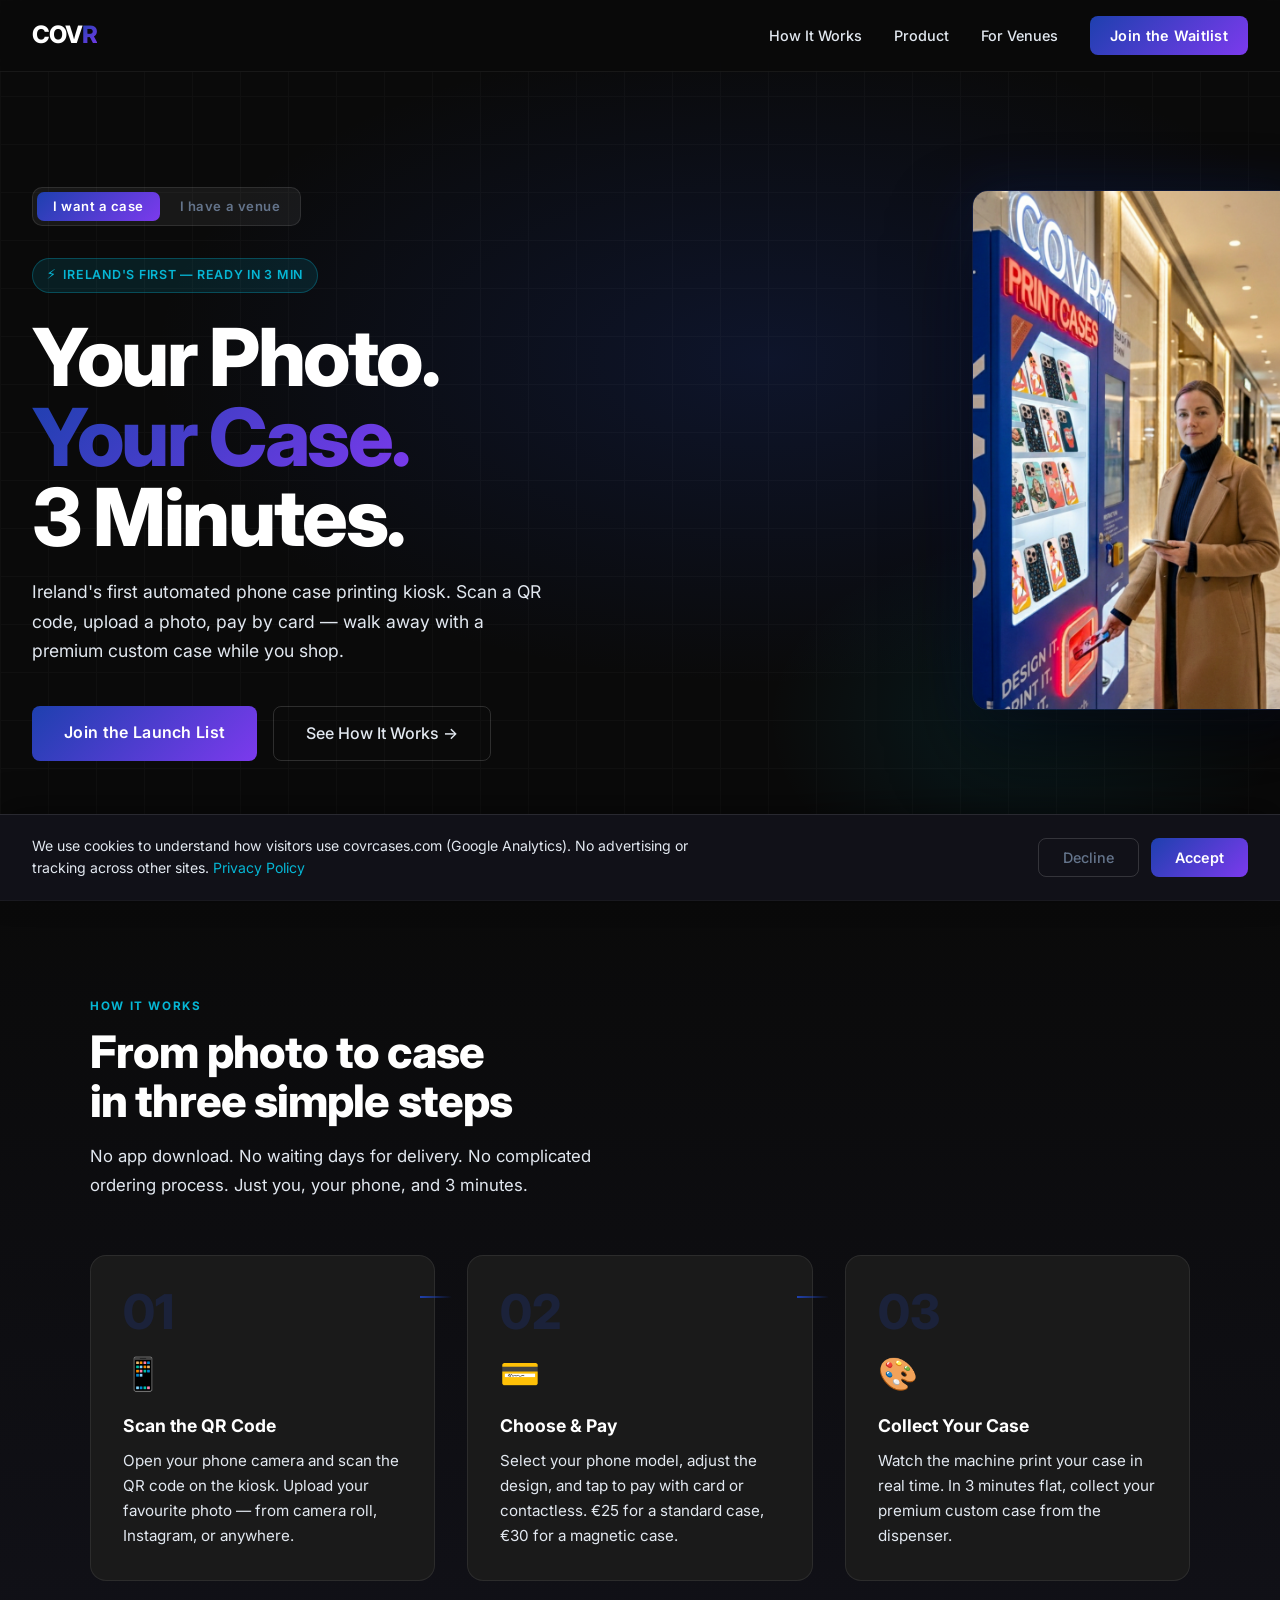
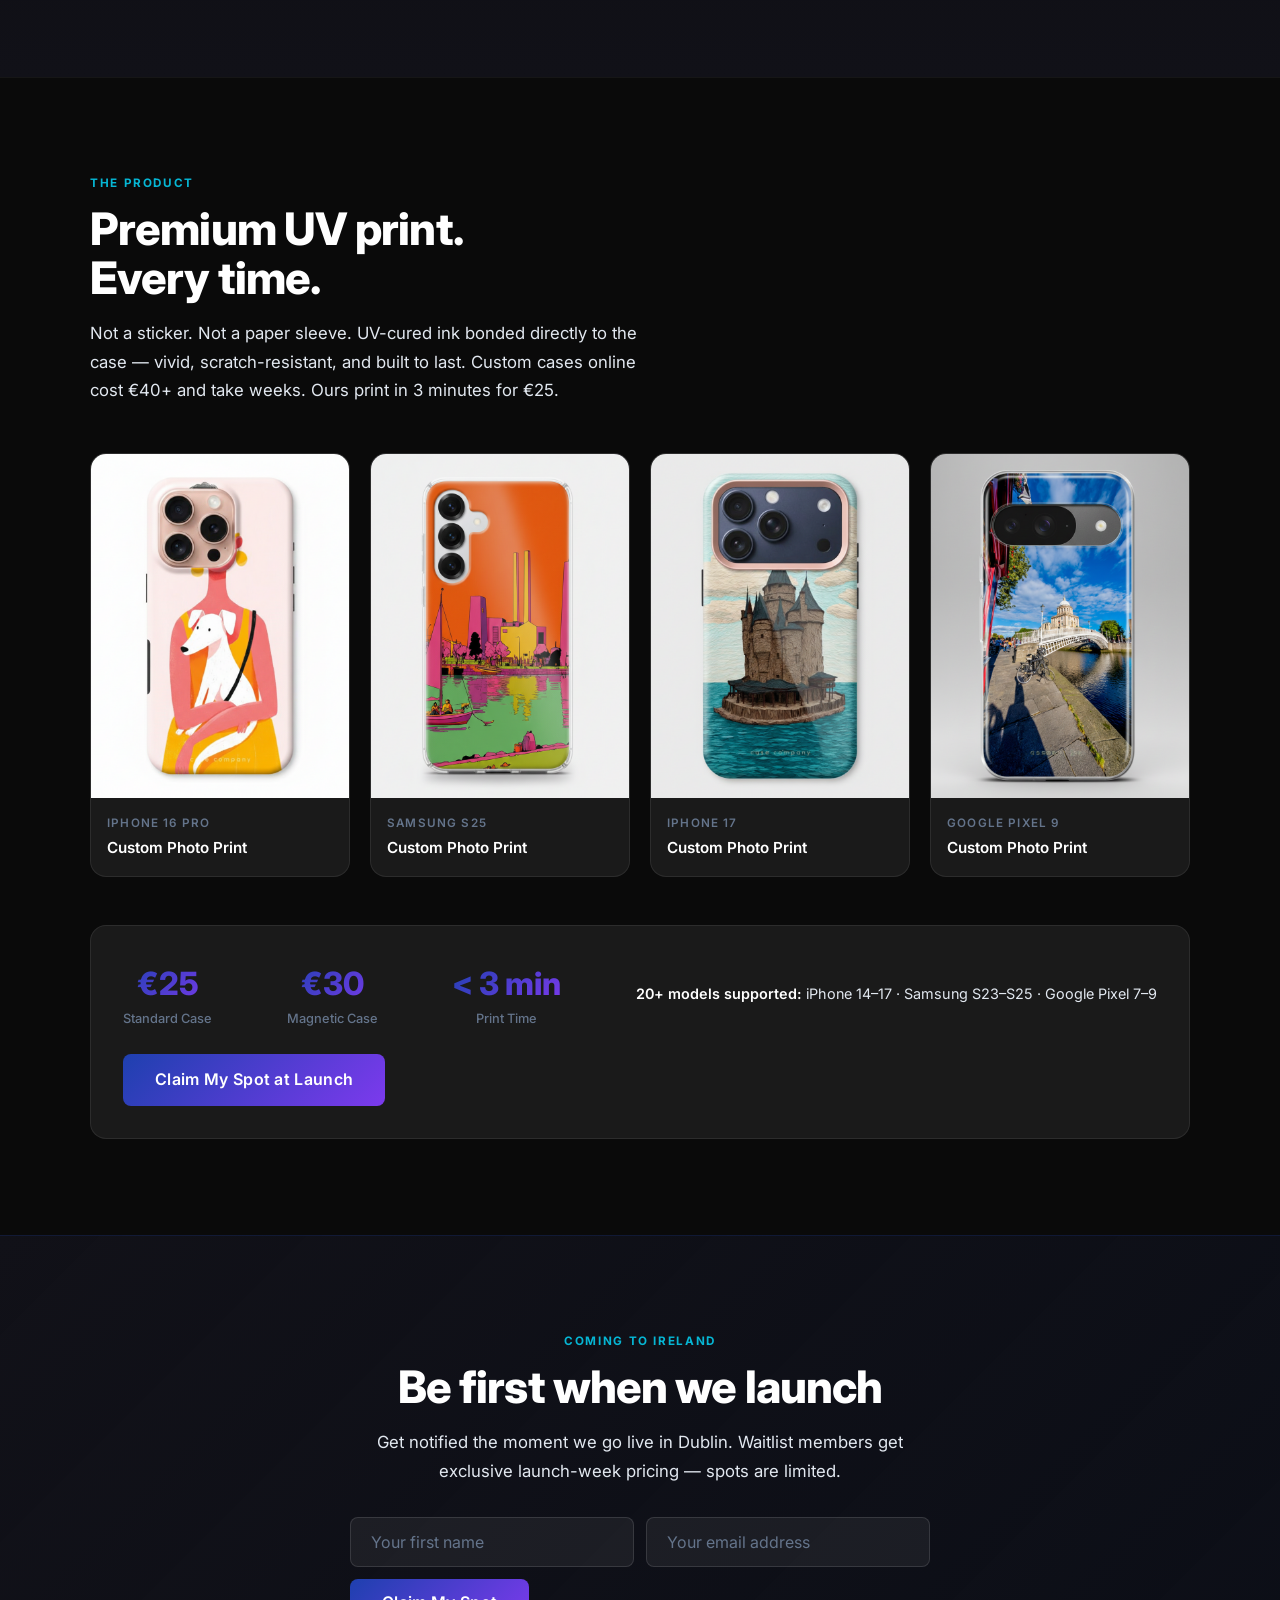
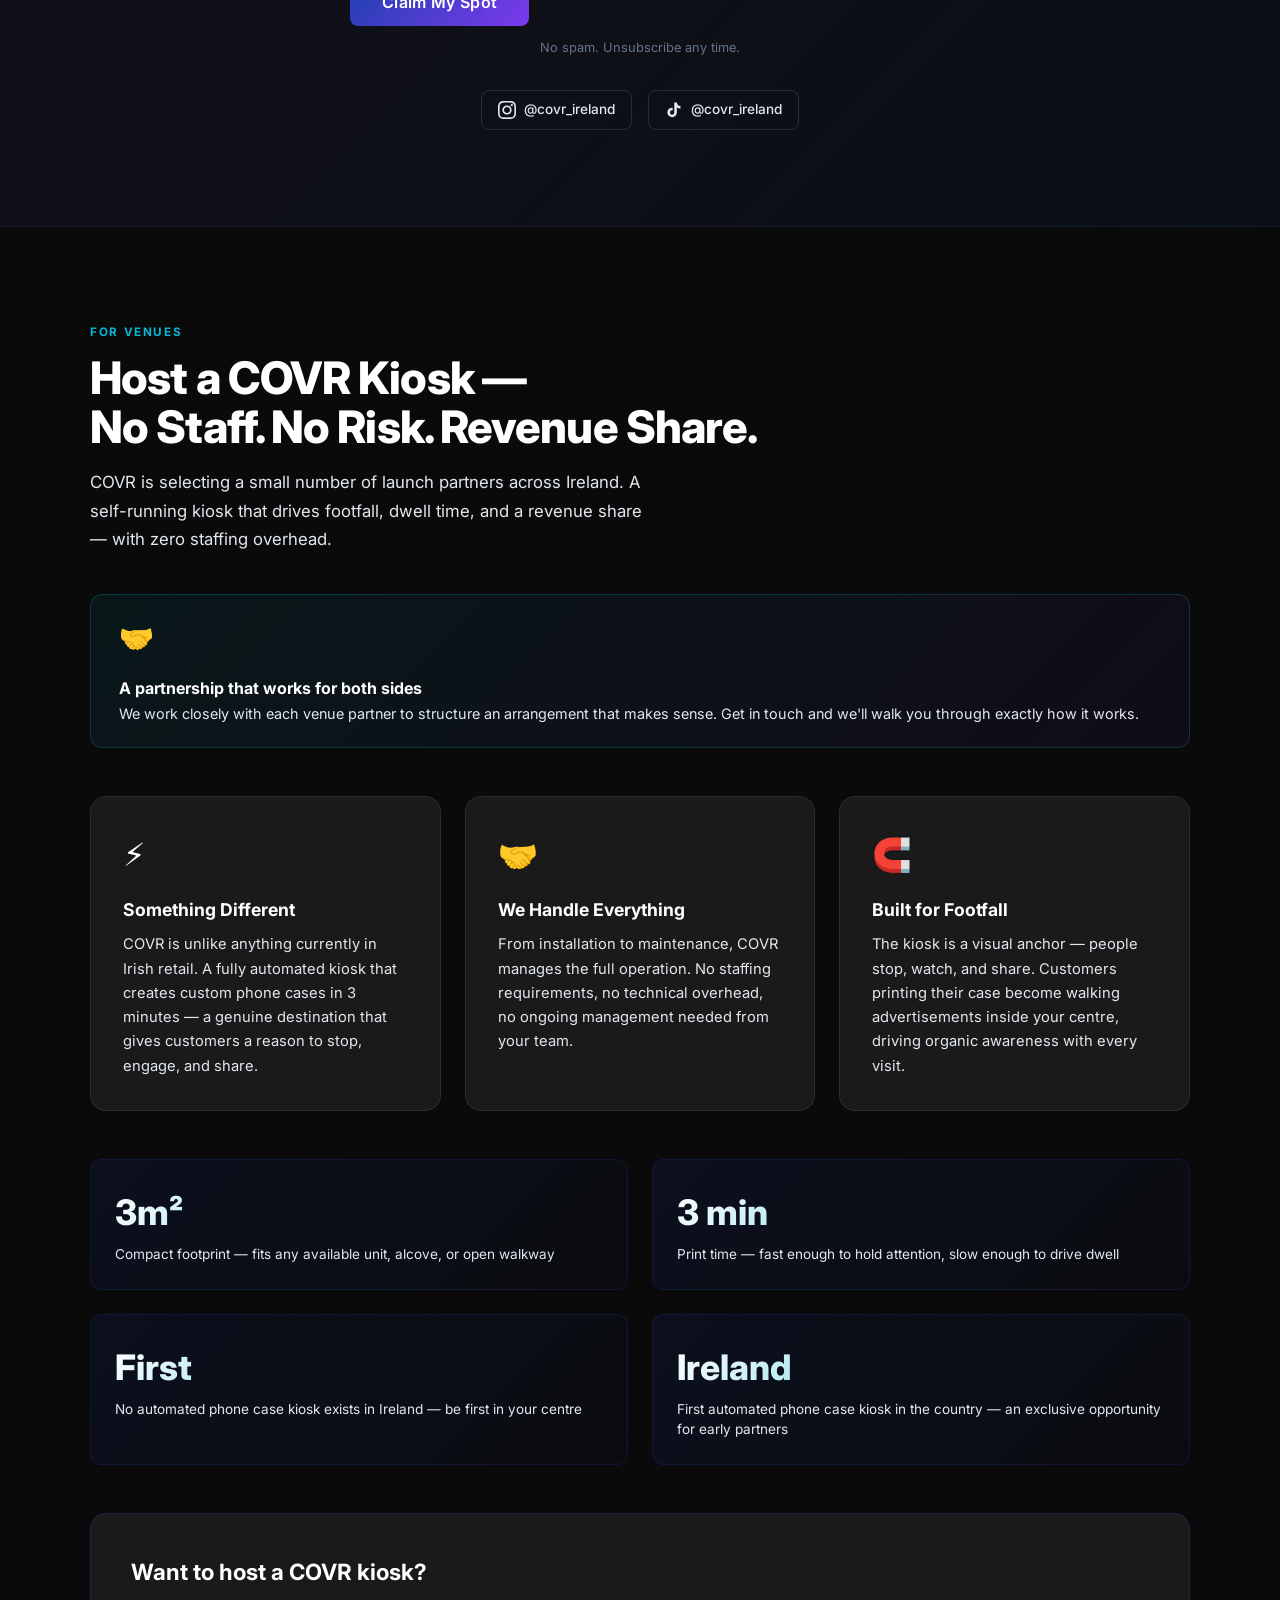
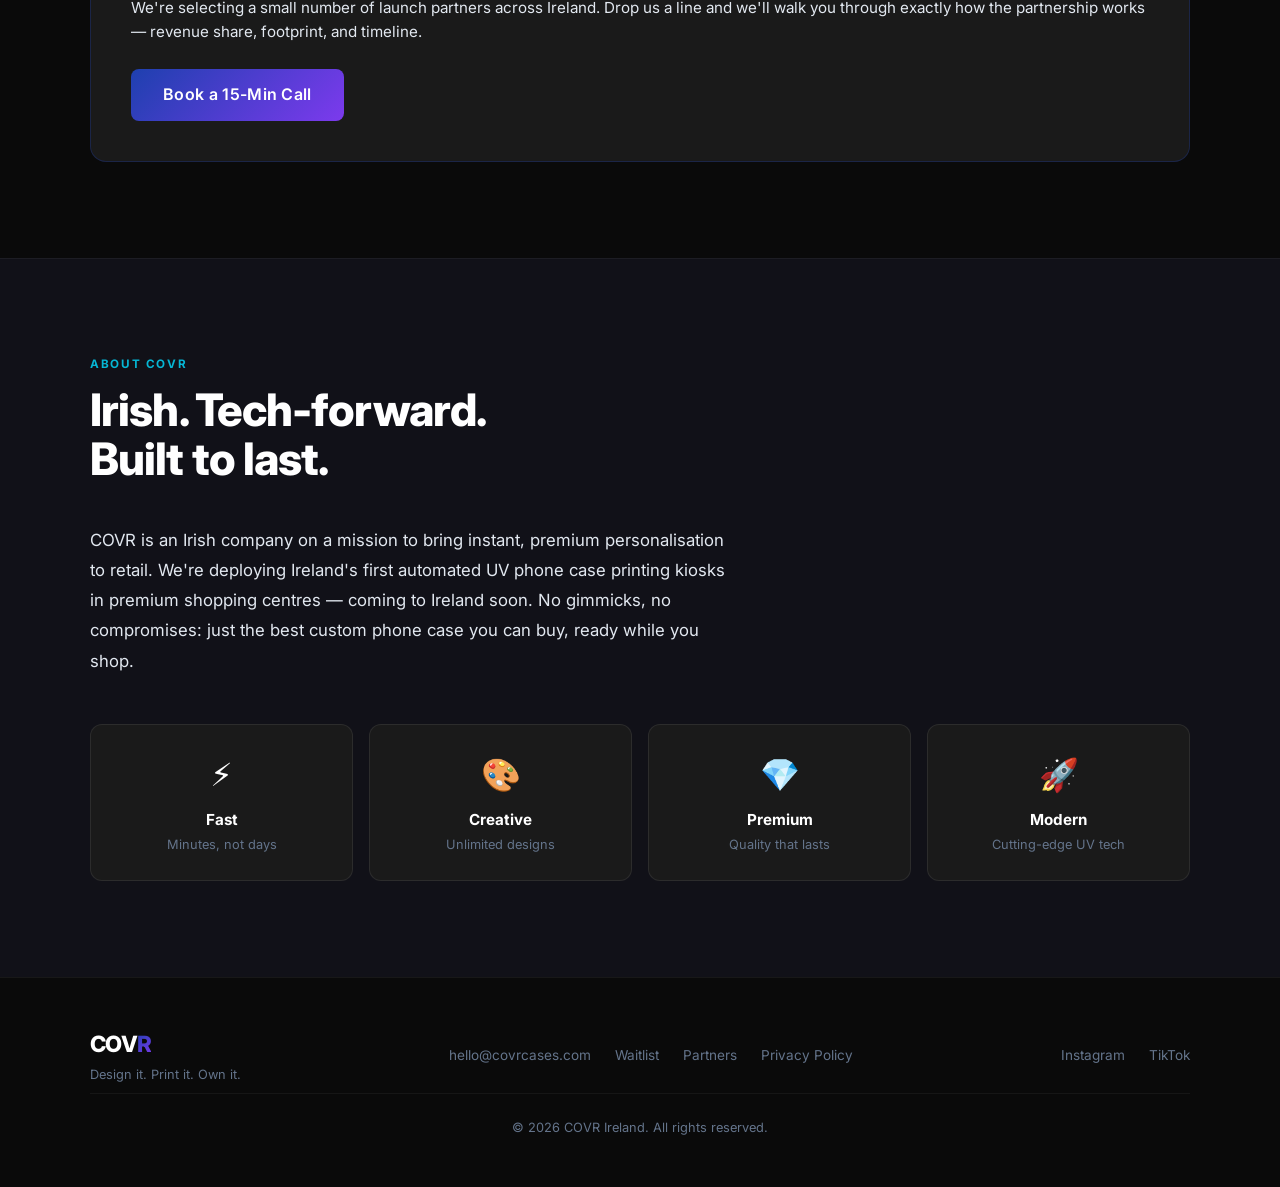
==== commit 4a3374f3: "Add files via upload" ====
--- a/index.html
+++ b/index.html
@@ -72,7 +72,7 @@
       { "@type": "Question", "name": "How long does it take to print a custom phone case?", "acceptedAnswer": { "@type": "Answer", "text": "COVR prints your custom phone case in under 3 minutes. The full process — scanning the QR code, uploading your photo, paying, and collecting — takes about 5 minutes." } },
       { "@type": "Question", "name": "How much does a COVR custom phone case cost?", "acceptedAnswer": { "@type": "Answer", "text": "A standard custom phone case costs €25. A MagSafe magnetic case costs €30. Payment is by card or contactless at the kiosk." } },
       { "@type": "Question", "name": "What phone models are compatible with COVR?", "acceptedAnswer": { "@type": "Answer", "text": "COVR supports iPhone 14 through iPhone 17, Samsung Galaxy S23 through S25, and Google Pixel 7 through Pixel 9." } },
-      { "@type": "Question", "name": "Where is the COVR kiosk located?", "acceptedAnswer": { "@type": "Answer", "text": "COVR is coming to a premium Dublin location soon. Join the waitlist at covrcases.com to be first to know and get exclusive launch-week pricing." } },
+      { "@type": "Question", "name": "Where is the COVR kiosk located?", "acceptedAnswer": { "@type": "Answer", "text": "COVR is coming soon. Join the waitlist at covrcases.com to be first to know and get exclusive launch-week pricing." } },
       { "@type": "Question", "name": "Is UV-printed phone case quality good?", "acceptedAnswer": { "@type": "Answer", "text": "COVR uses UV-cured ink bonded directly to the case material — not a sticker or paper sleeve. The result is a vivid, scratch-resistant print built to last." } }
     ]
   }
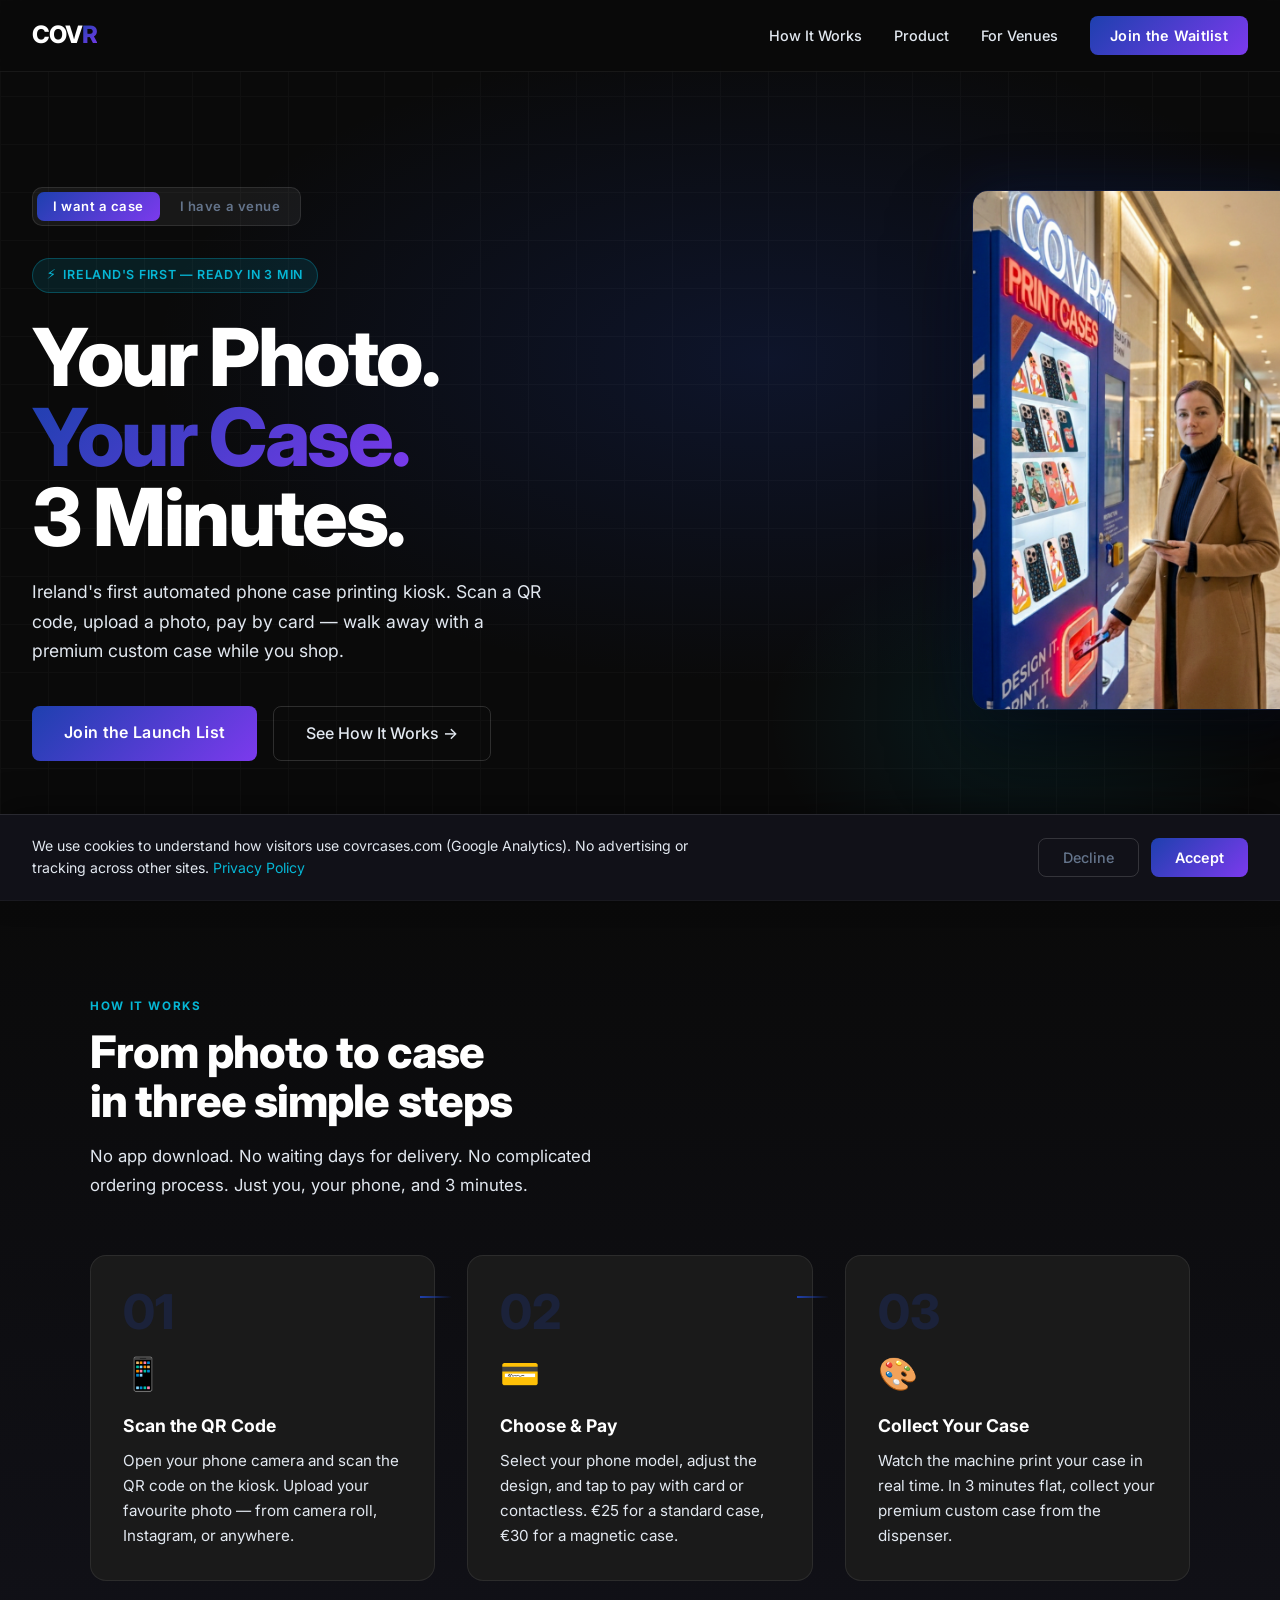
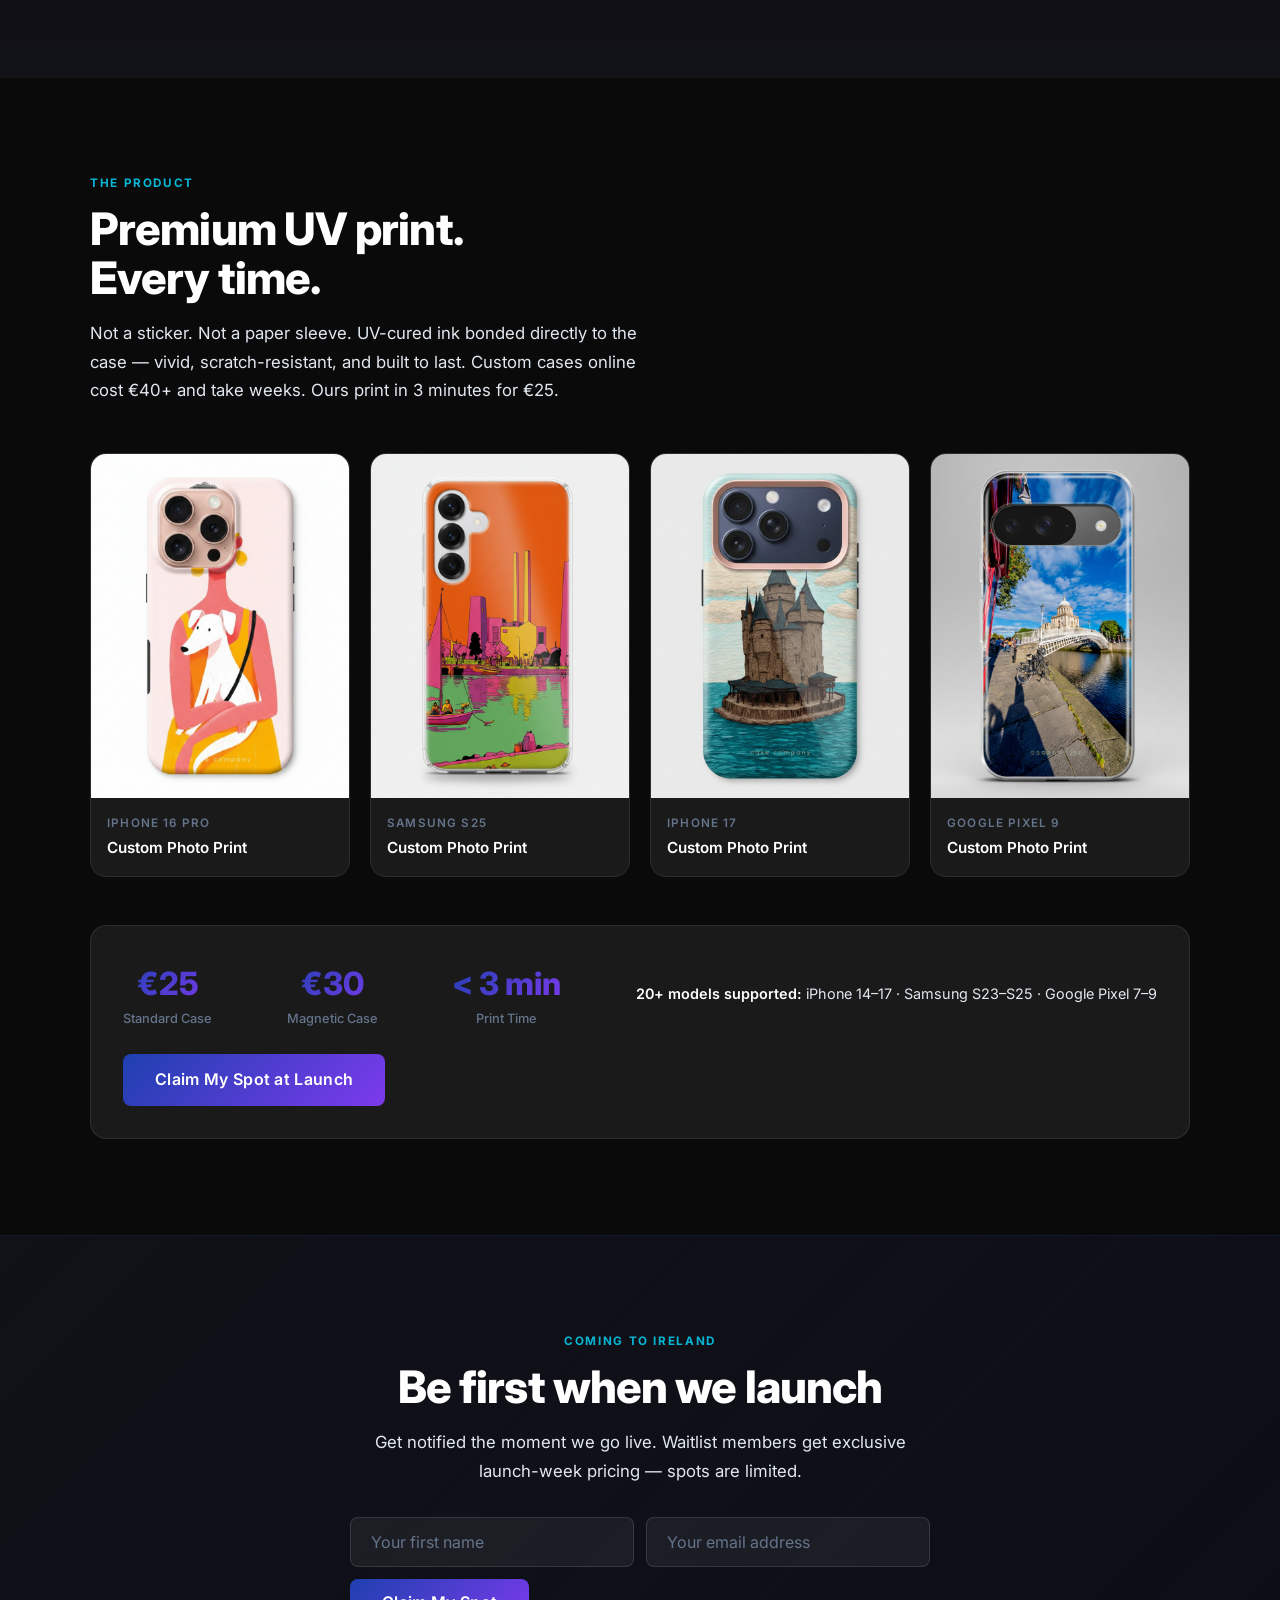
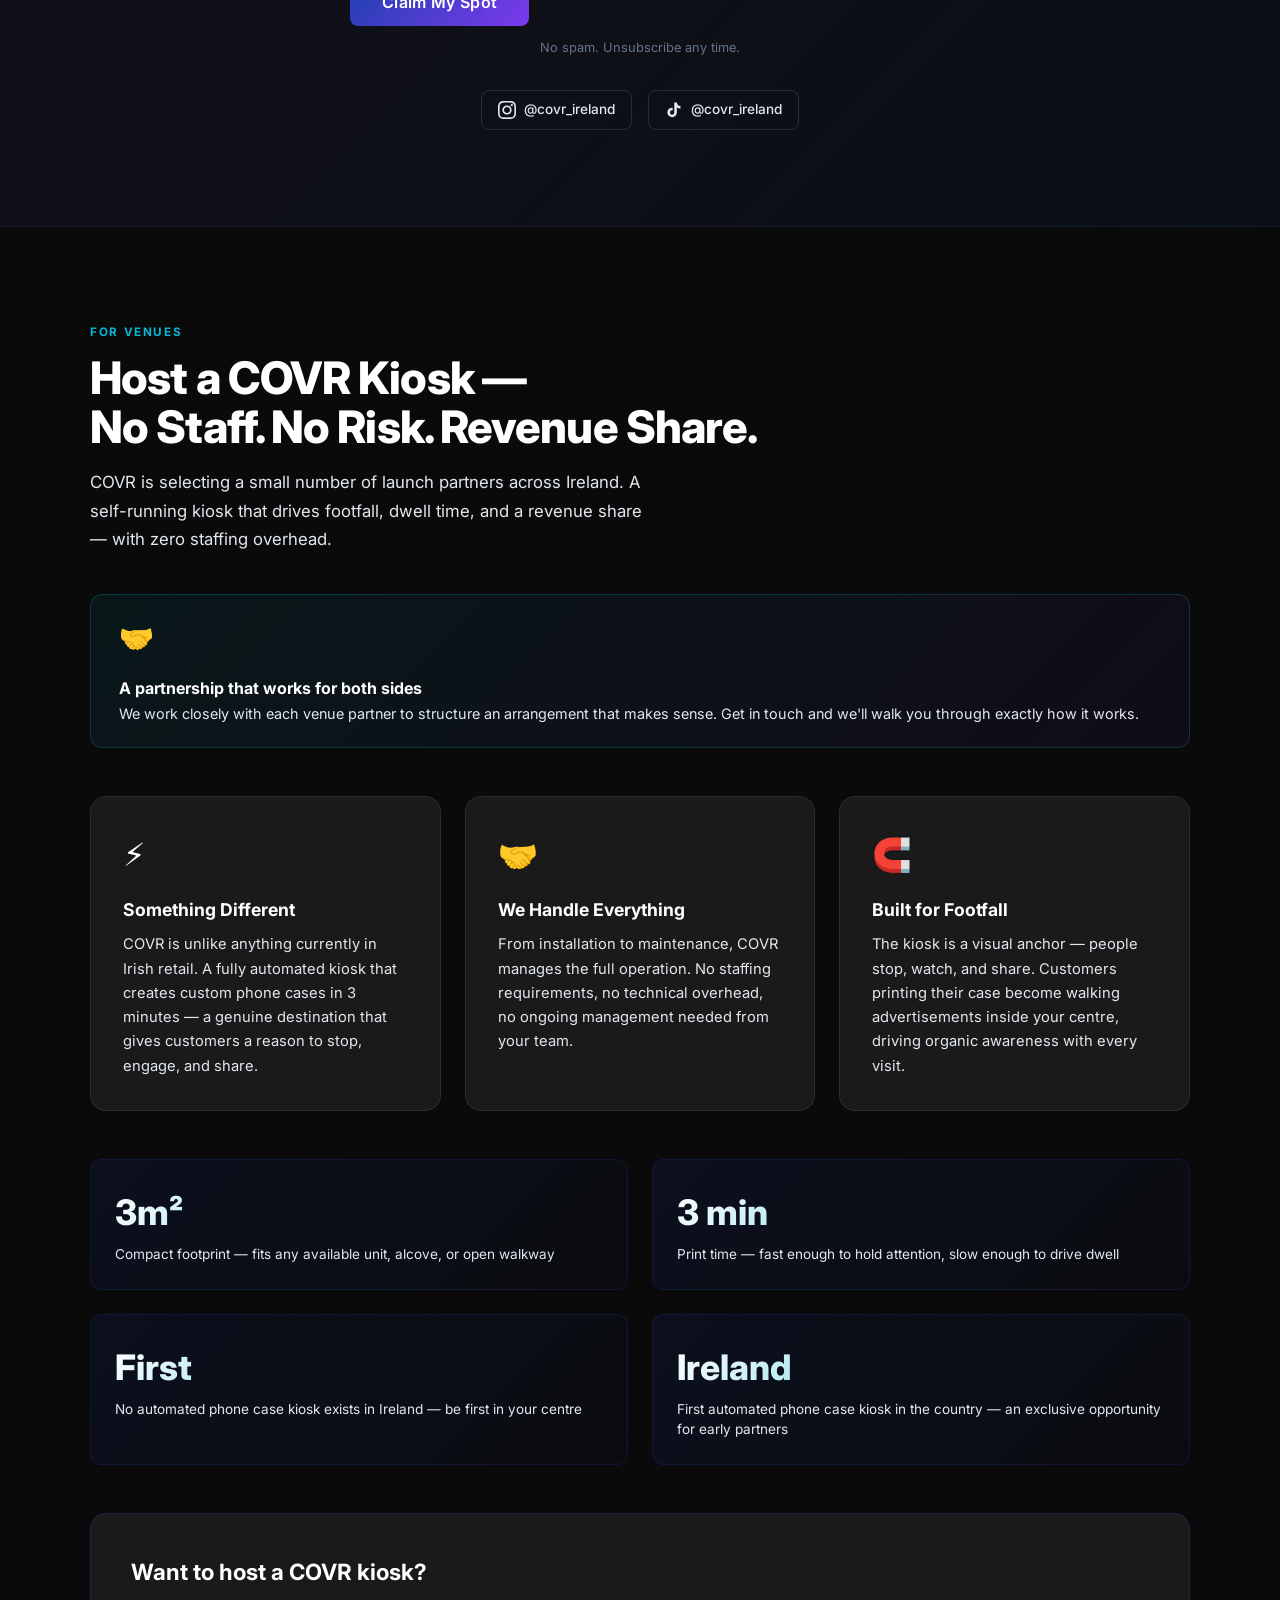
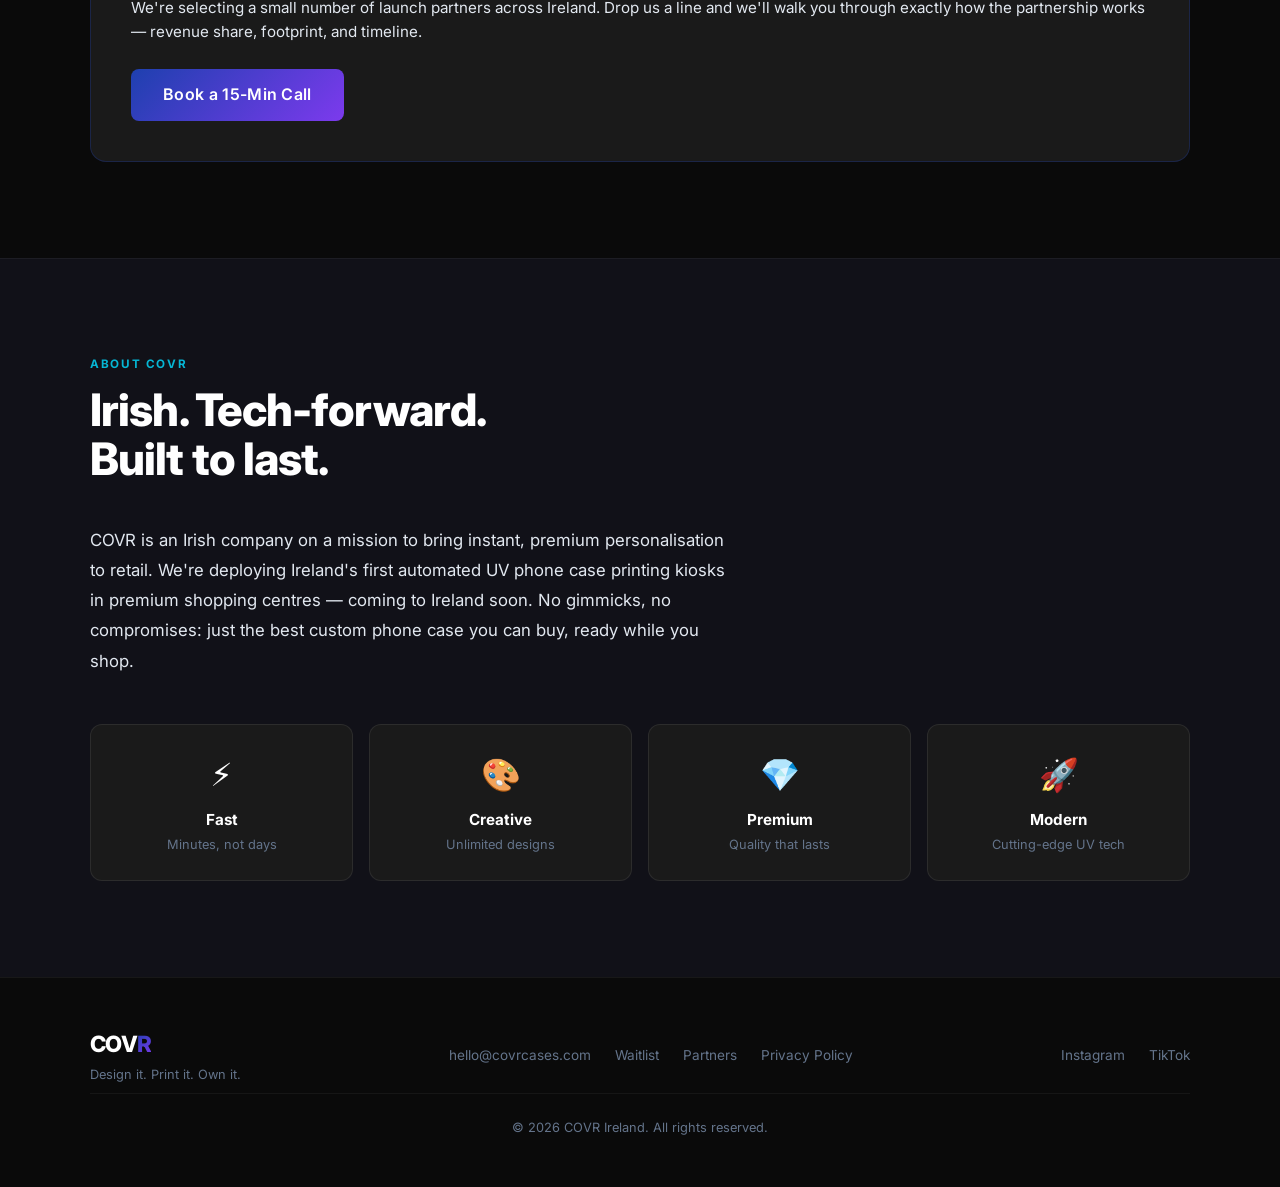
==== commit 2b341853: "Add files via upload" ====
--- a/index.html
+++ b/index.html
@@ -835,7 +835,7 @@
       <div class="waitlist-inner">
         <p class="section-eyebrow">Coming to Ireland</p>
         <h2 class="section-title">Be first when we launch</h2>
-        <p class="section-body" style="margin:0 auto; text-align:center;">Get notified the moment we go live in Dublin. Waitlist members get exclusive launch-week pricing — spots are limited.</p>
+        <p class="section-body" style="margin:0 auto; text-align:center;">Get notified the moment we go live. Waitlist members get exclusive launch-week pricing — spots are limited.</p>
         <form class="waitlist-form" id="waitlist-form" onsubmit="handleWaitlist(event)">
           <input type="text" placeholder="Your first name" id="wl-name" required autocomplete="name"/>
           <input type="email" placeholder="Your email address" id="wl-email" required autocomplete="email"/>
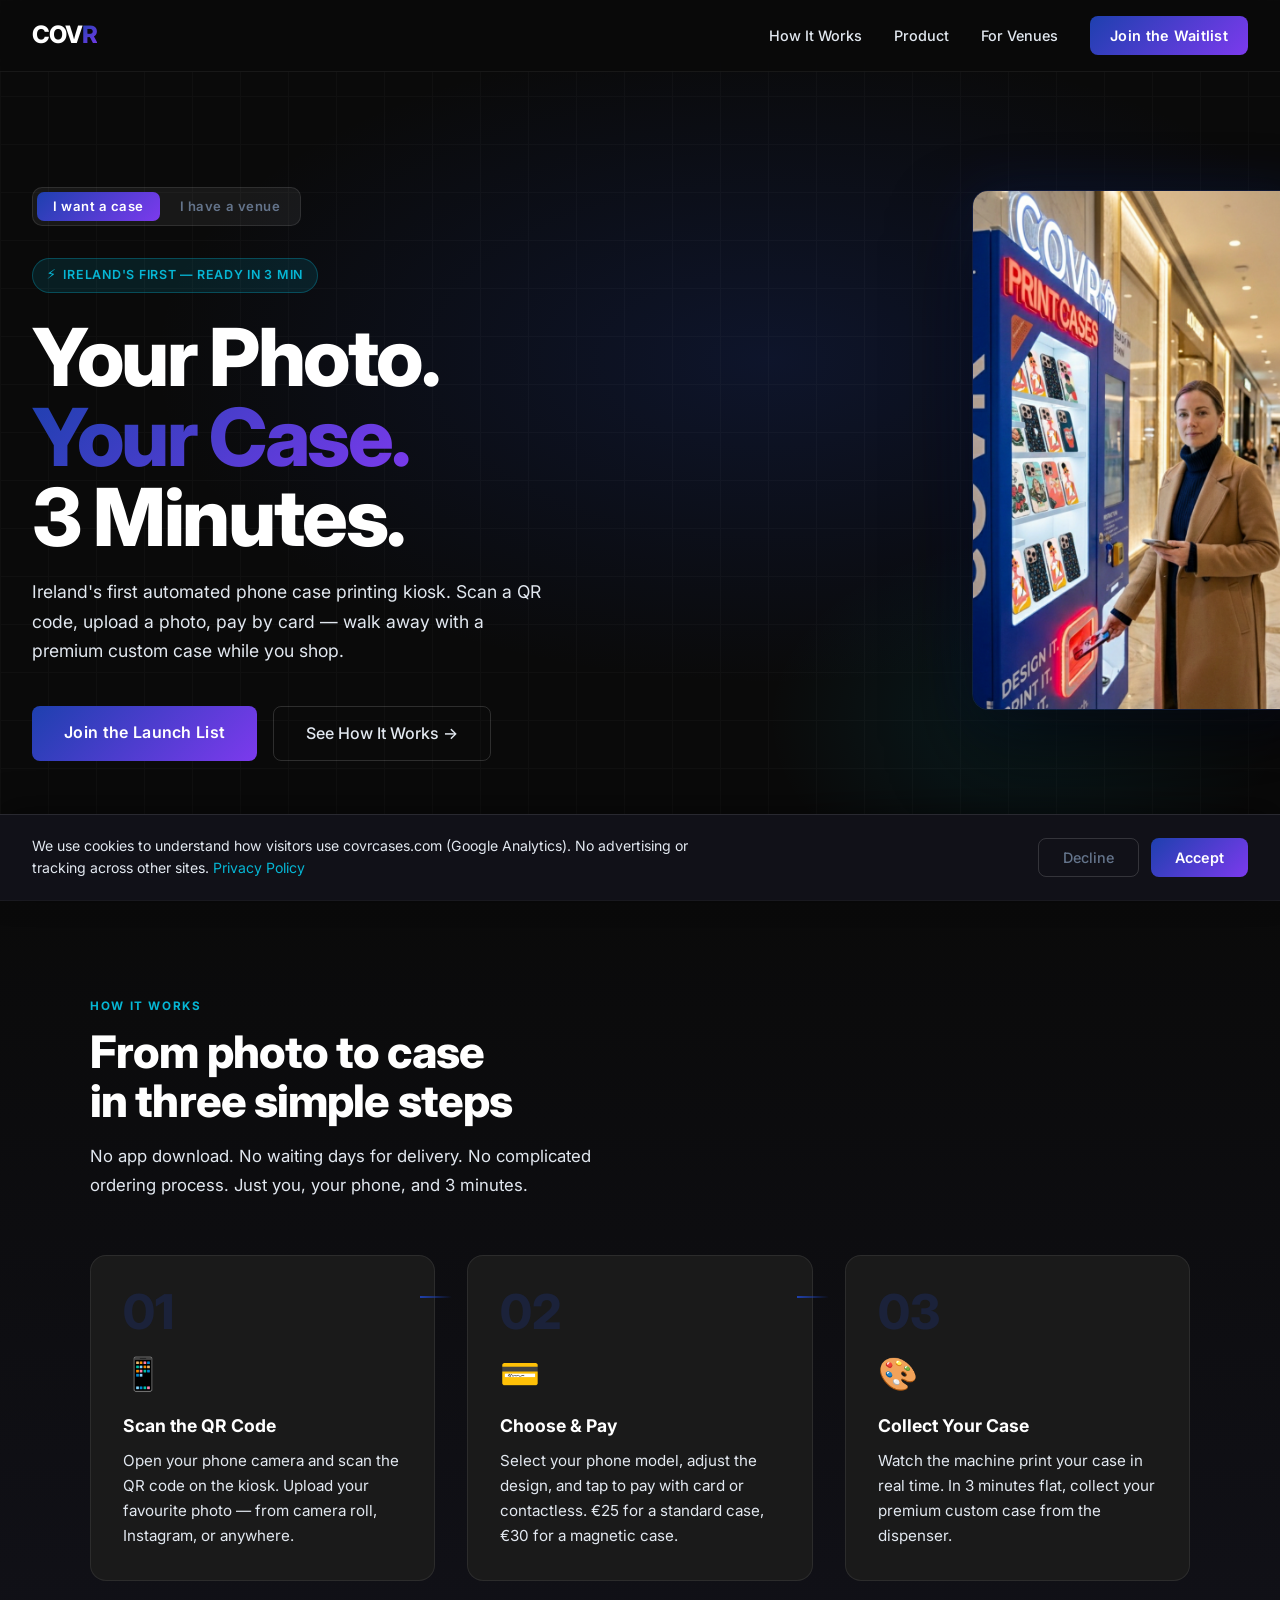
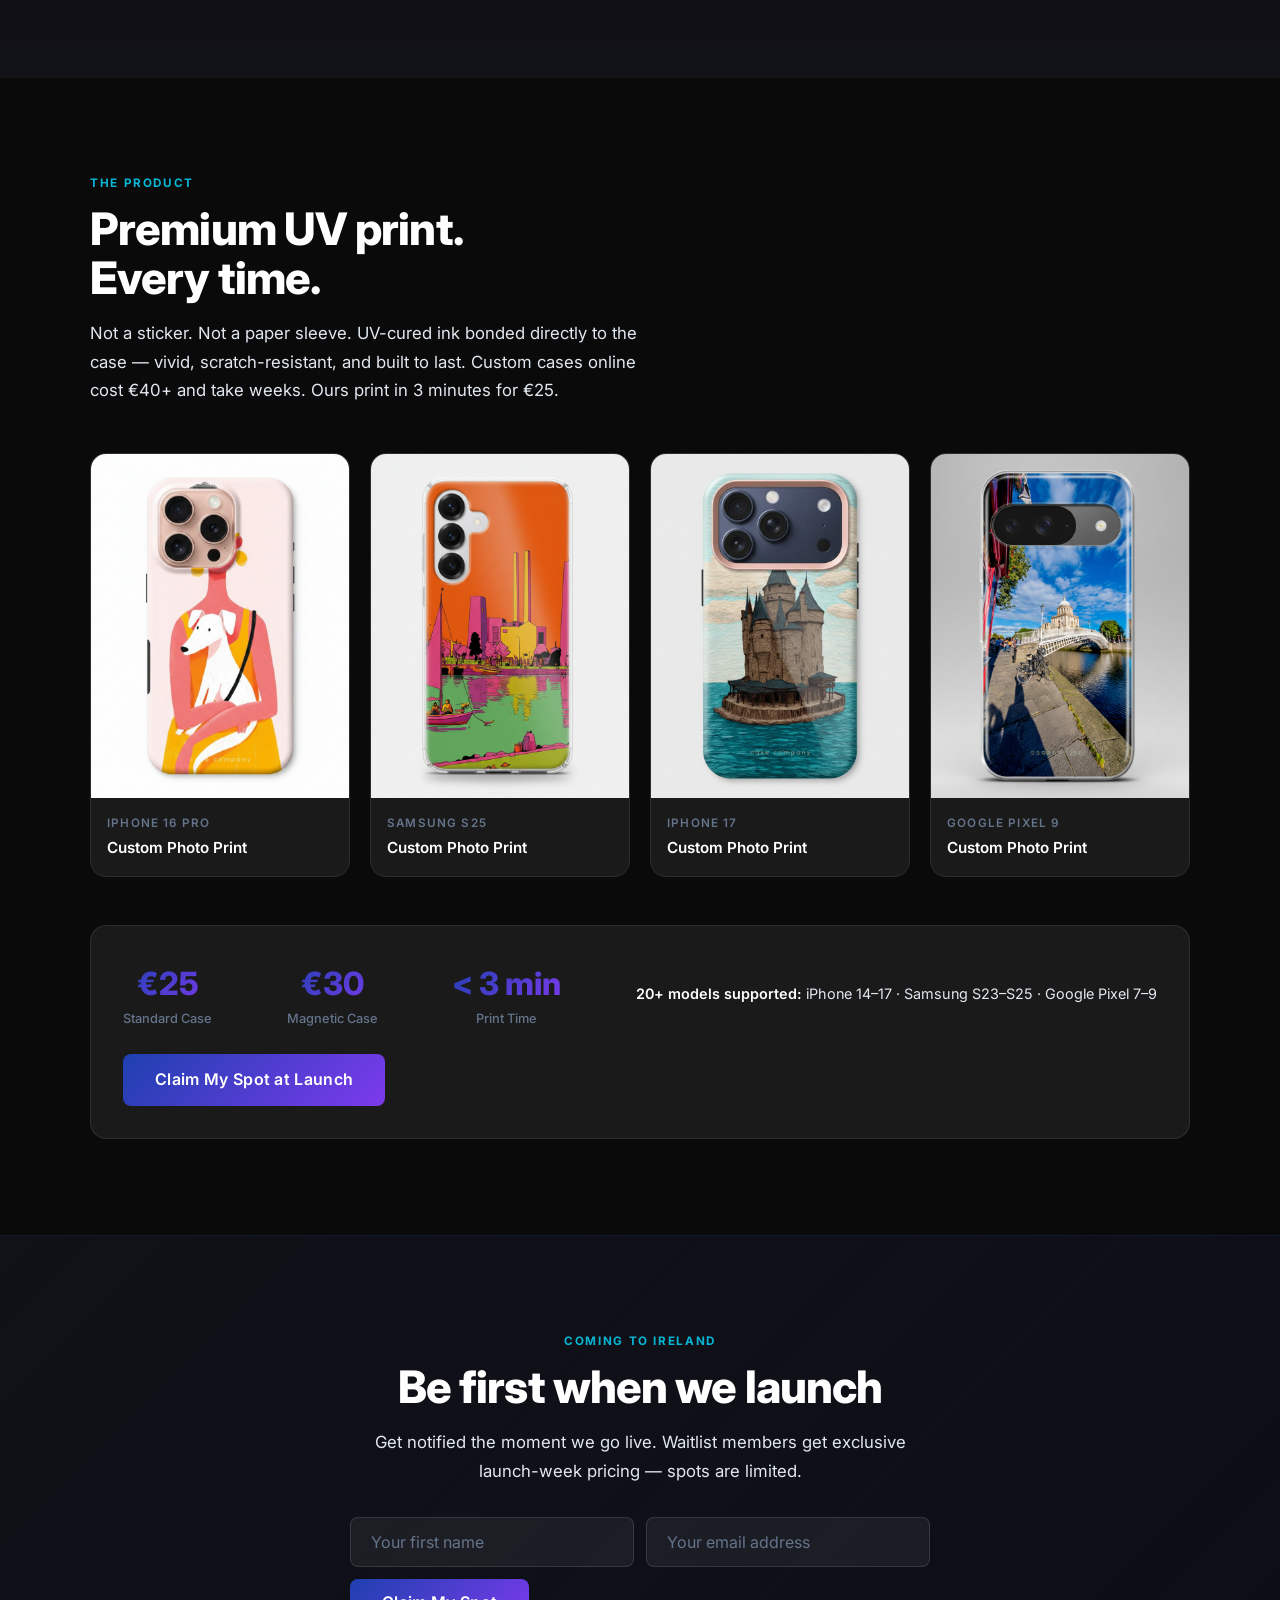
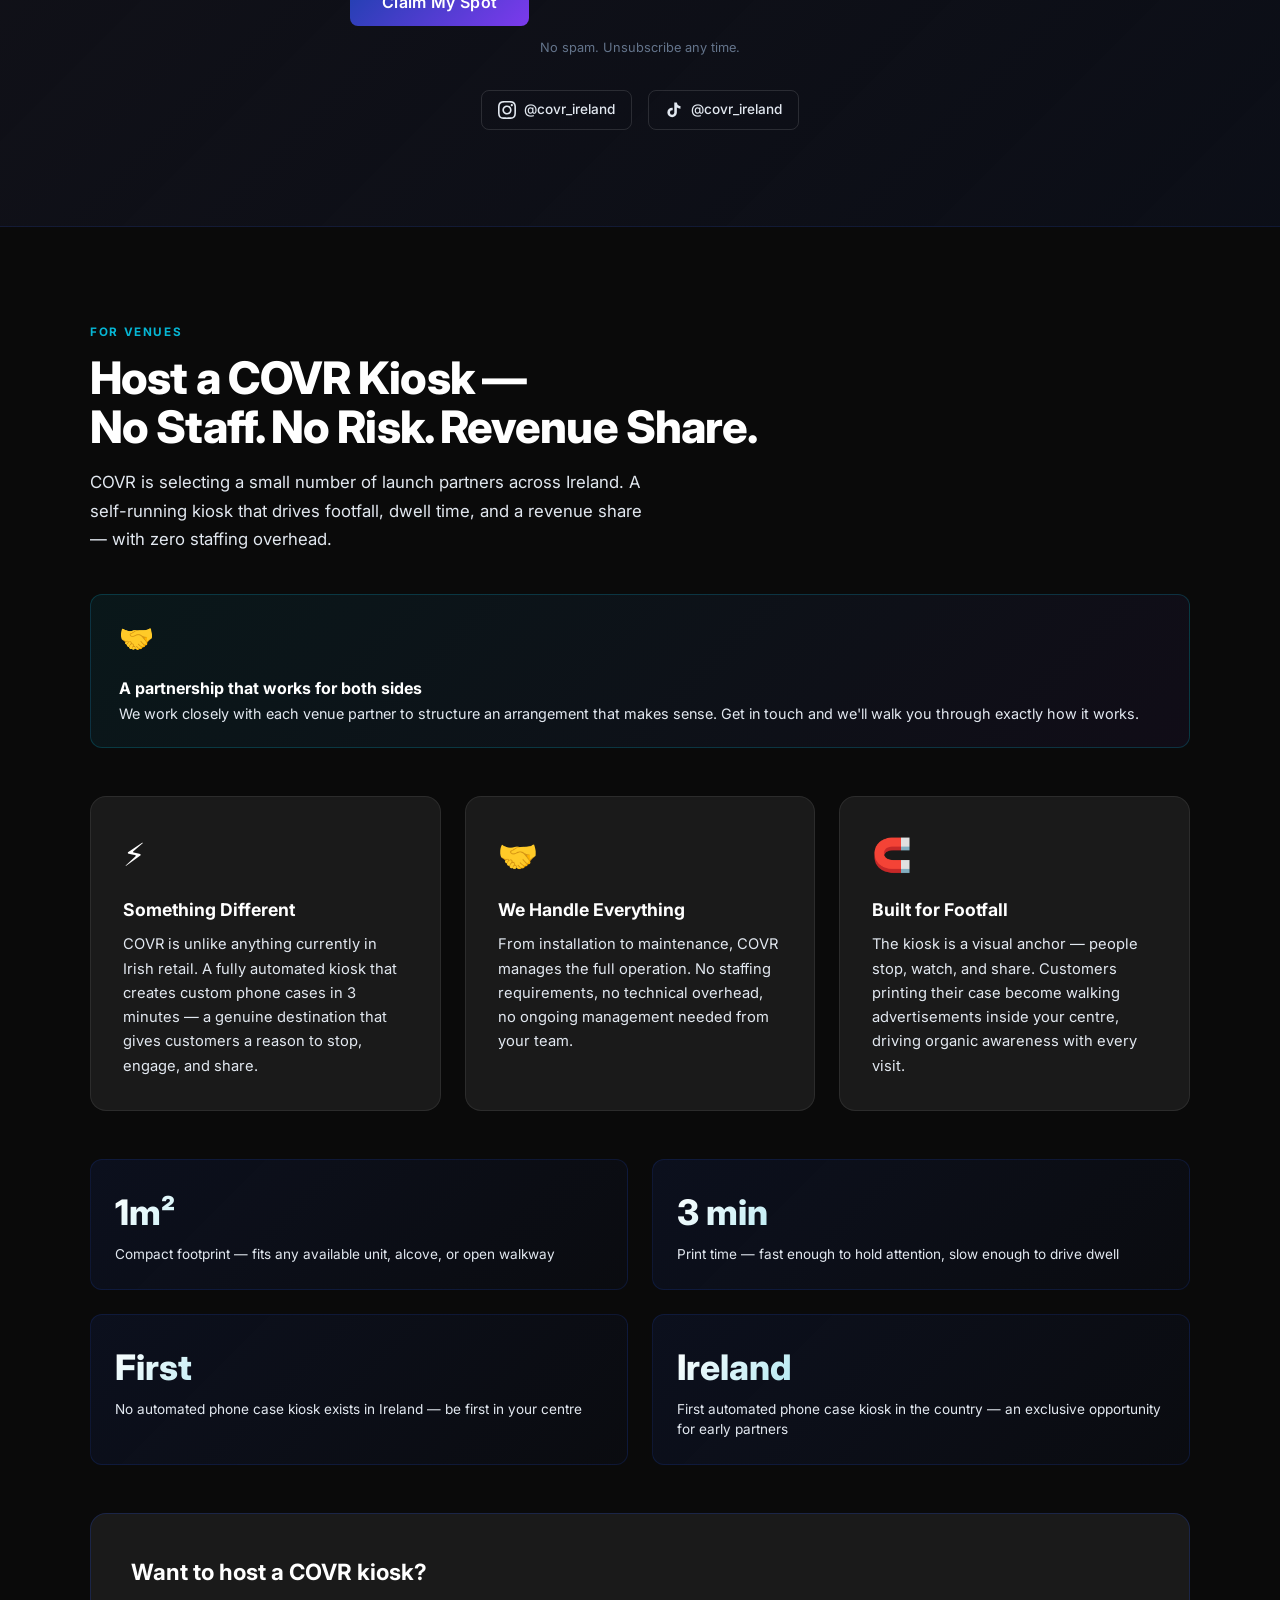
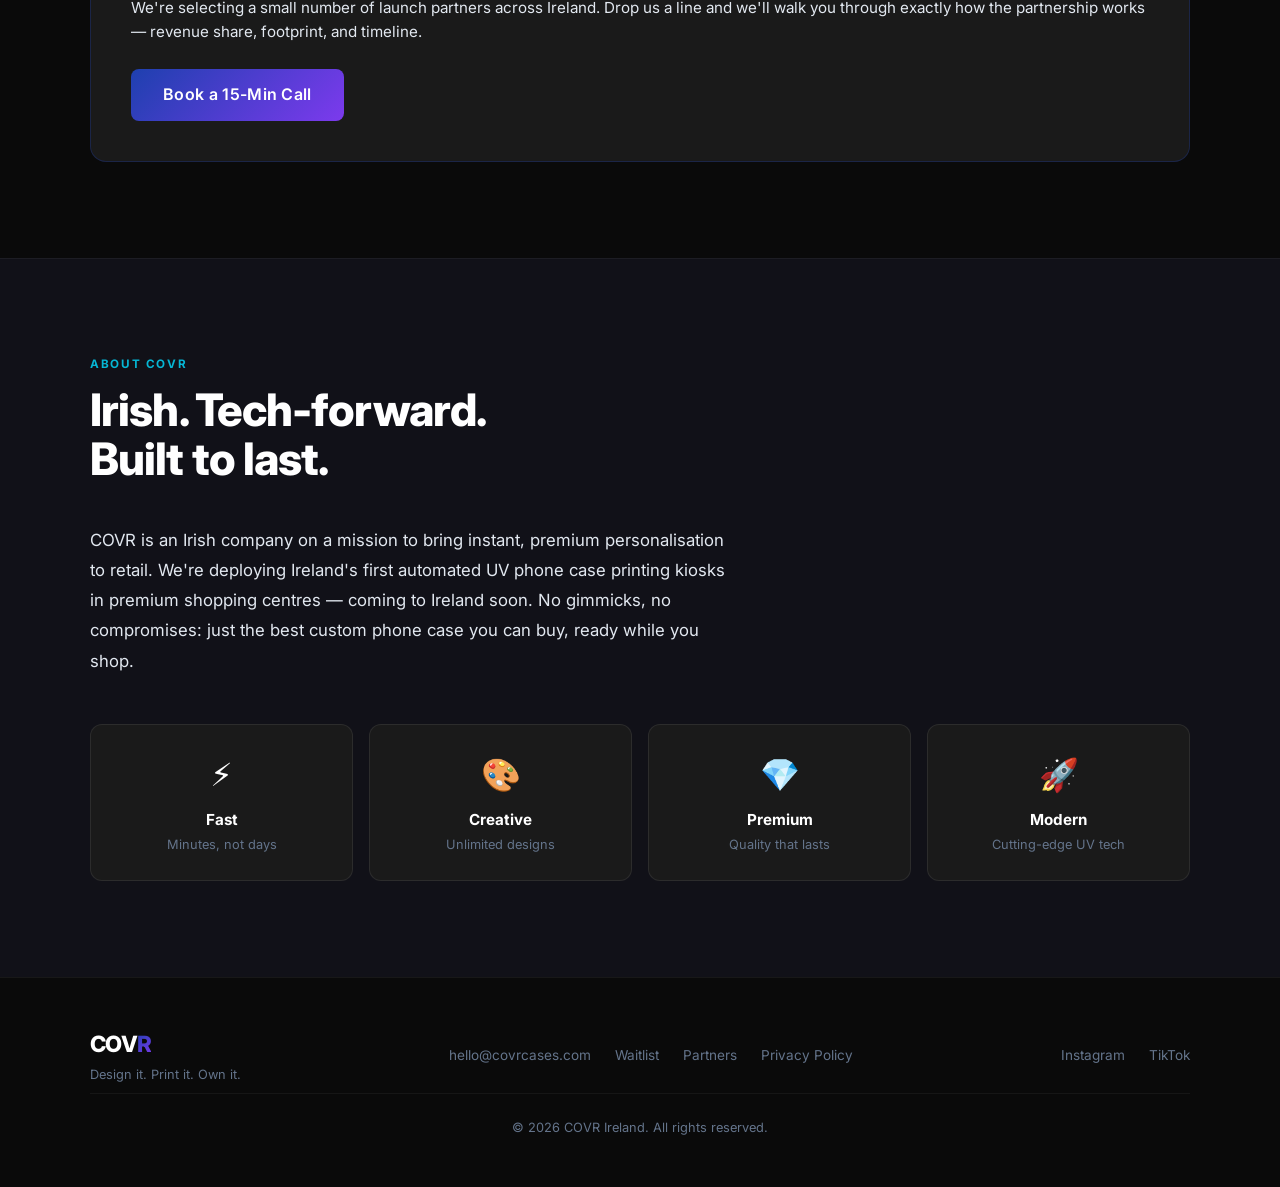
==== commit 1c5f8657: "Add files via upload" ====
--- a/index.html
+++ b/index.html
@@ -728,7 +728,7 @@
       <div class="hero-partner" id="hero-partner">
         <div class="hero-badge">Revenue Share Partnership</div>
         <h1>Host a COVR Kiosk.<br><em>No Staff.</em><br>No Risk.</h1>
-        <p class="hero-sub">A revenue-generating kiosk that runs itself. Compact 3m² footprint, zero staffing overhead, and something genuinely new for your shoppers — Ireland's first automated phone case printer.</p>
+        <p class="hero-sub">A revenue-generating kiosk that runs itself. Compact 1m² footprint, zero staffing overhead, and something genuinely new for your shoppers — Ireland's first automated phone case printer.</p>
         <div class="hero-ctas">
           <a href="mailto:hello@covrcases.com?subject=COVR Partnership Enquiry" class="btn-primary">Get Partnership Details</a>
           <a href="#partners" class="btn-secondary">See How It Works →</a>
@@ -893,7 +893,7 @@
 
       <div class="partner-stats">
         <div class="pstat">
-          <div class="pstat-num">3m²</div>
+          <div class="pstat-num">1m²</div>
           <div class="pstat-label">Compact footprint — fits any available unit, alcove, or open walkway</div>
         </div>
         <div class="pstat">
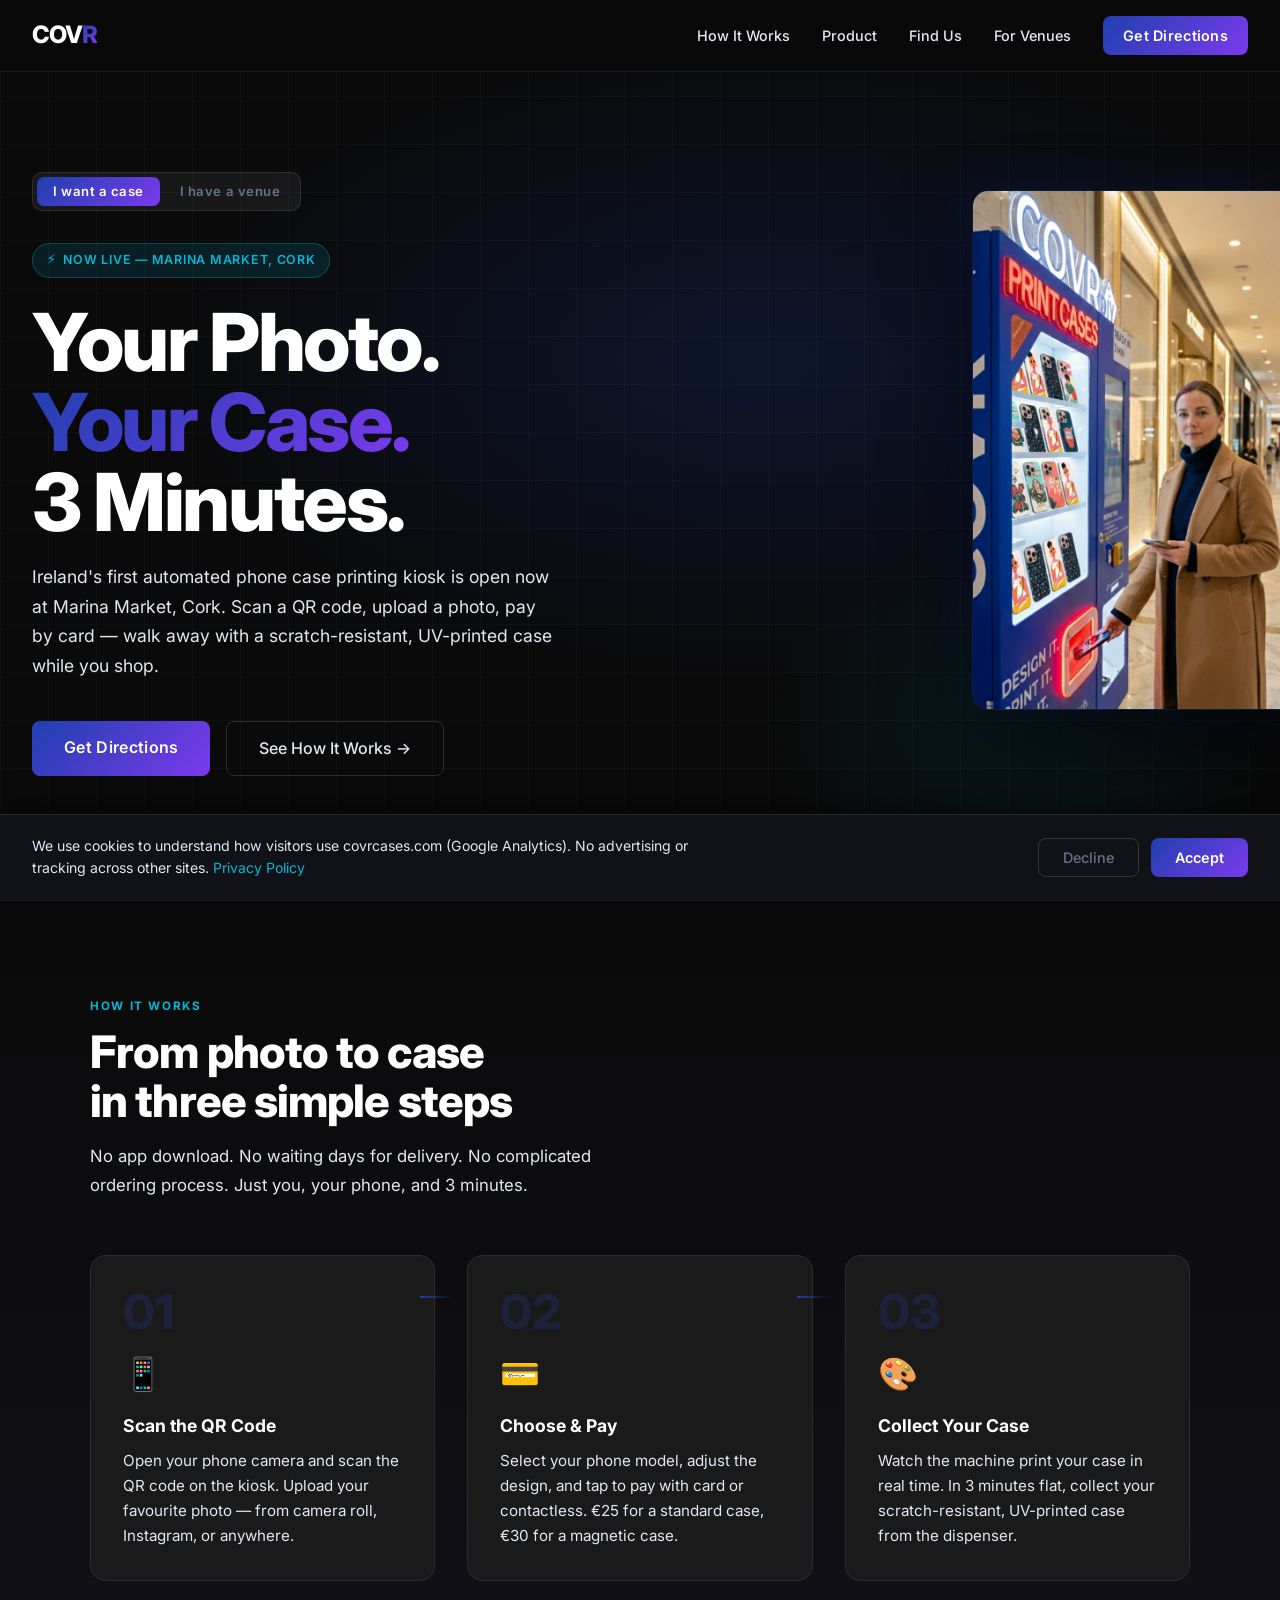
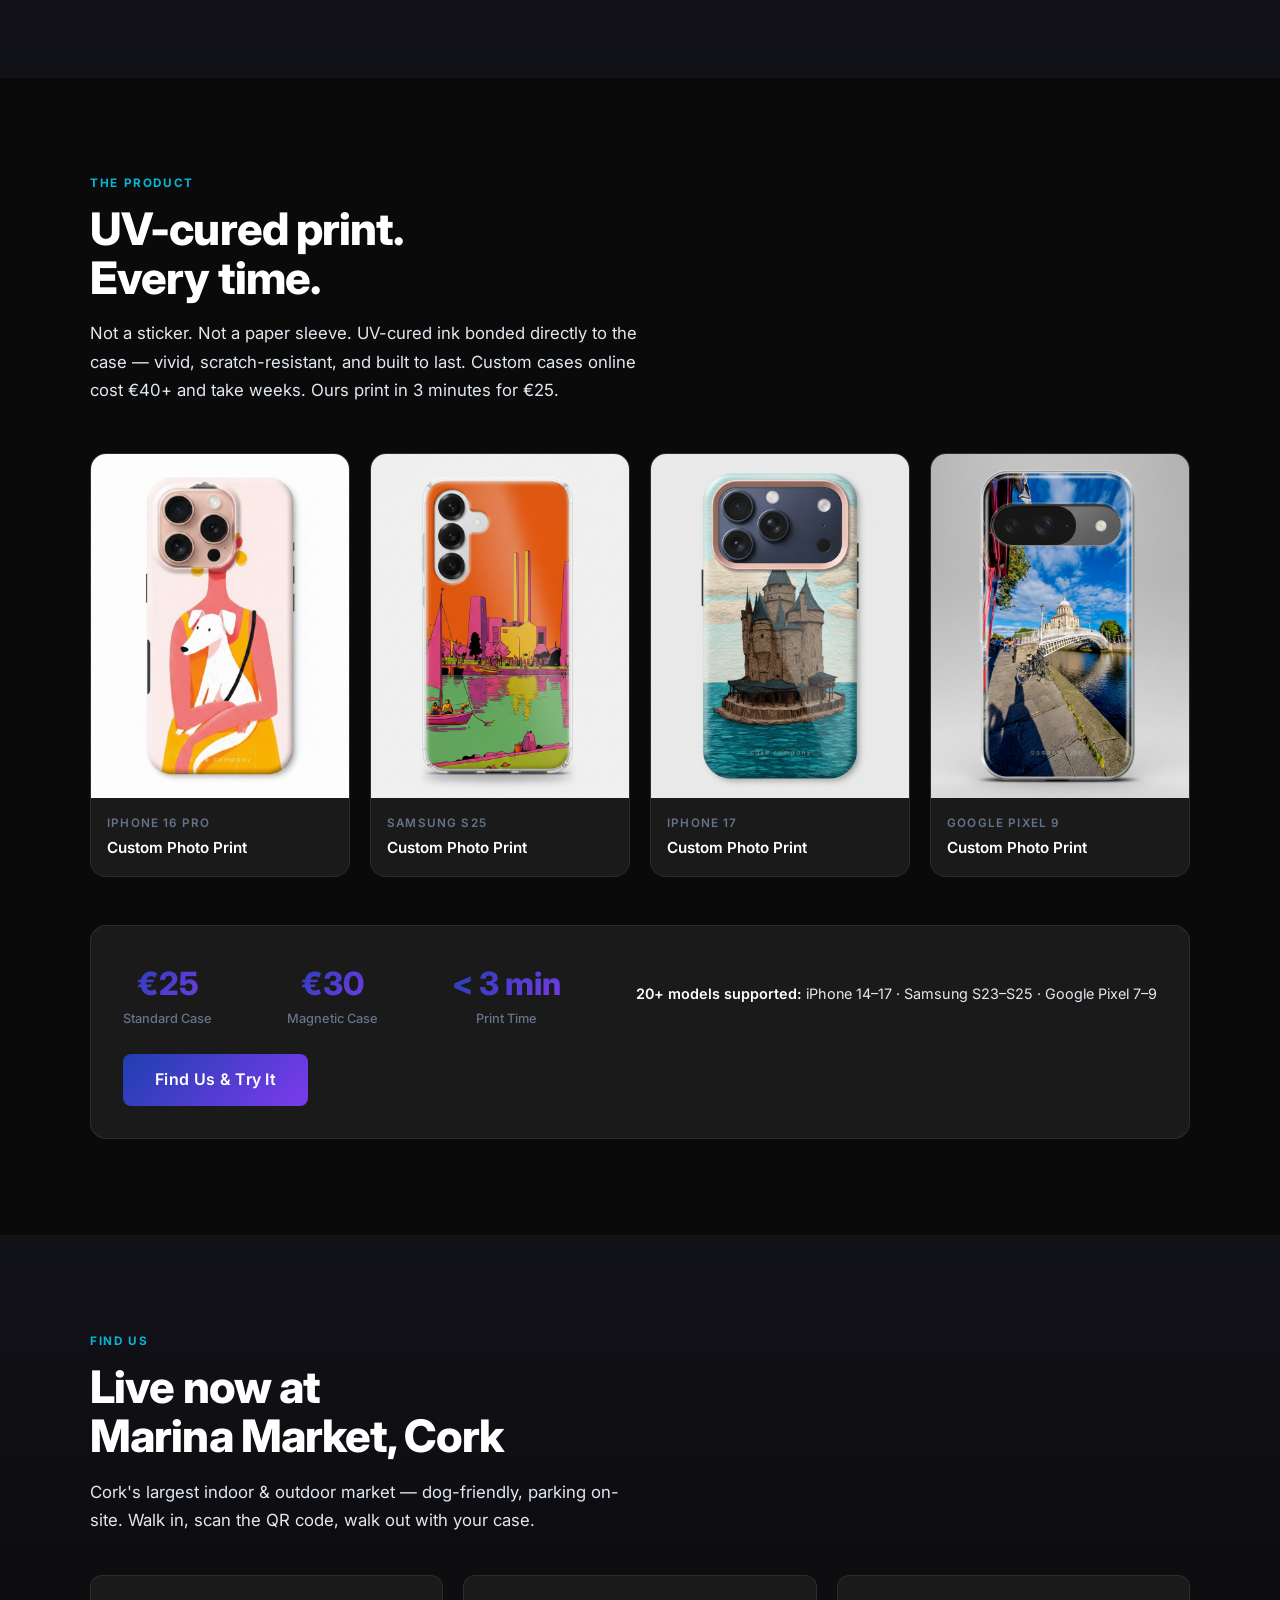
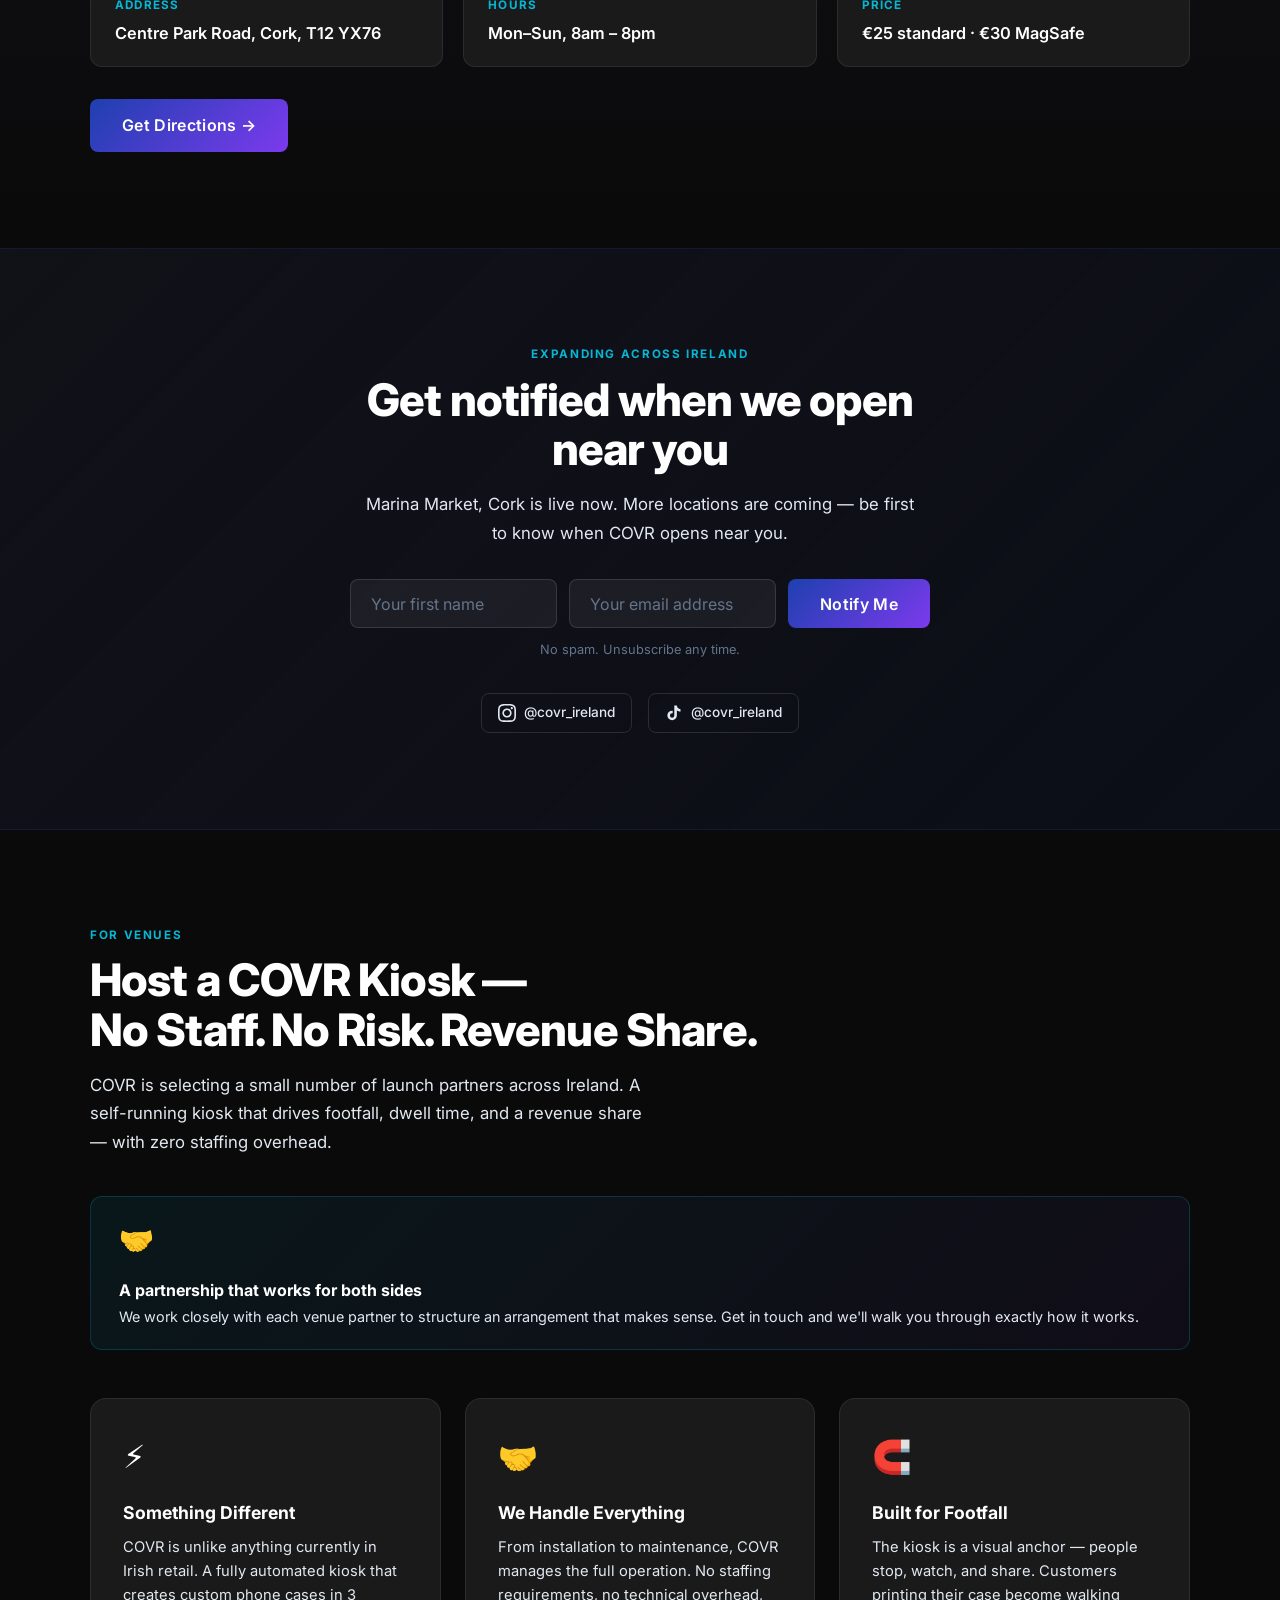
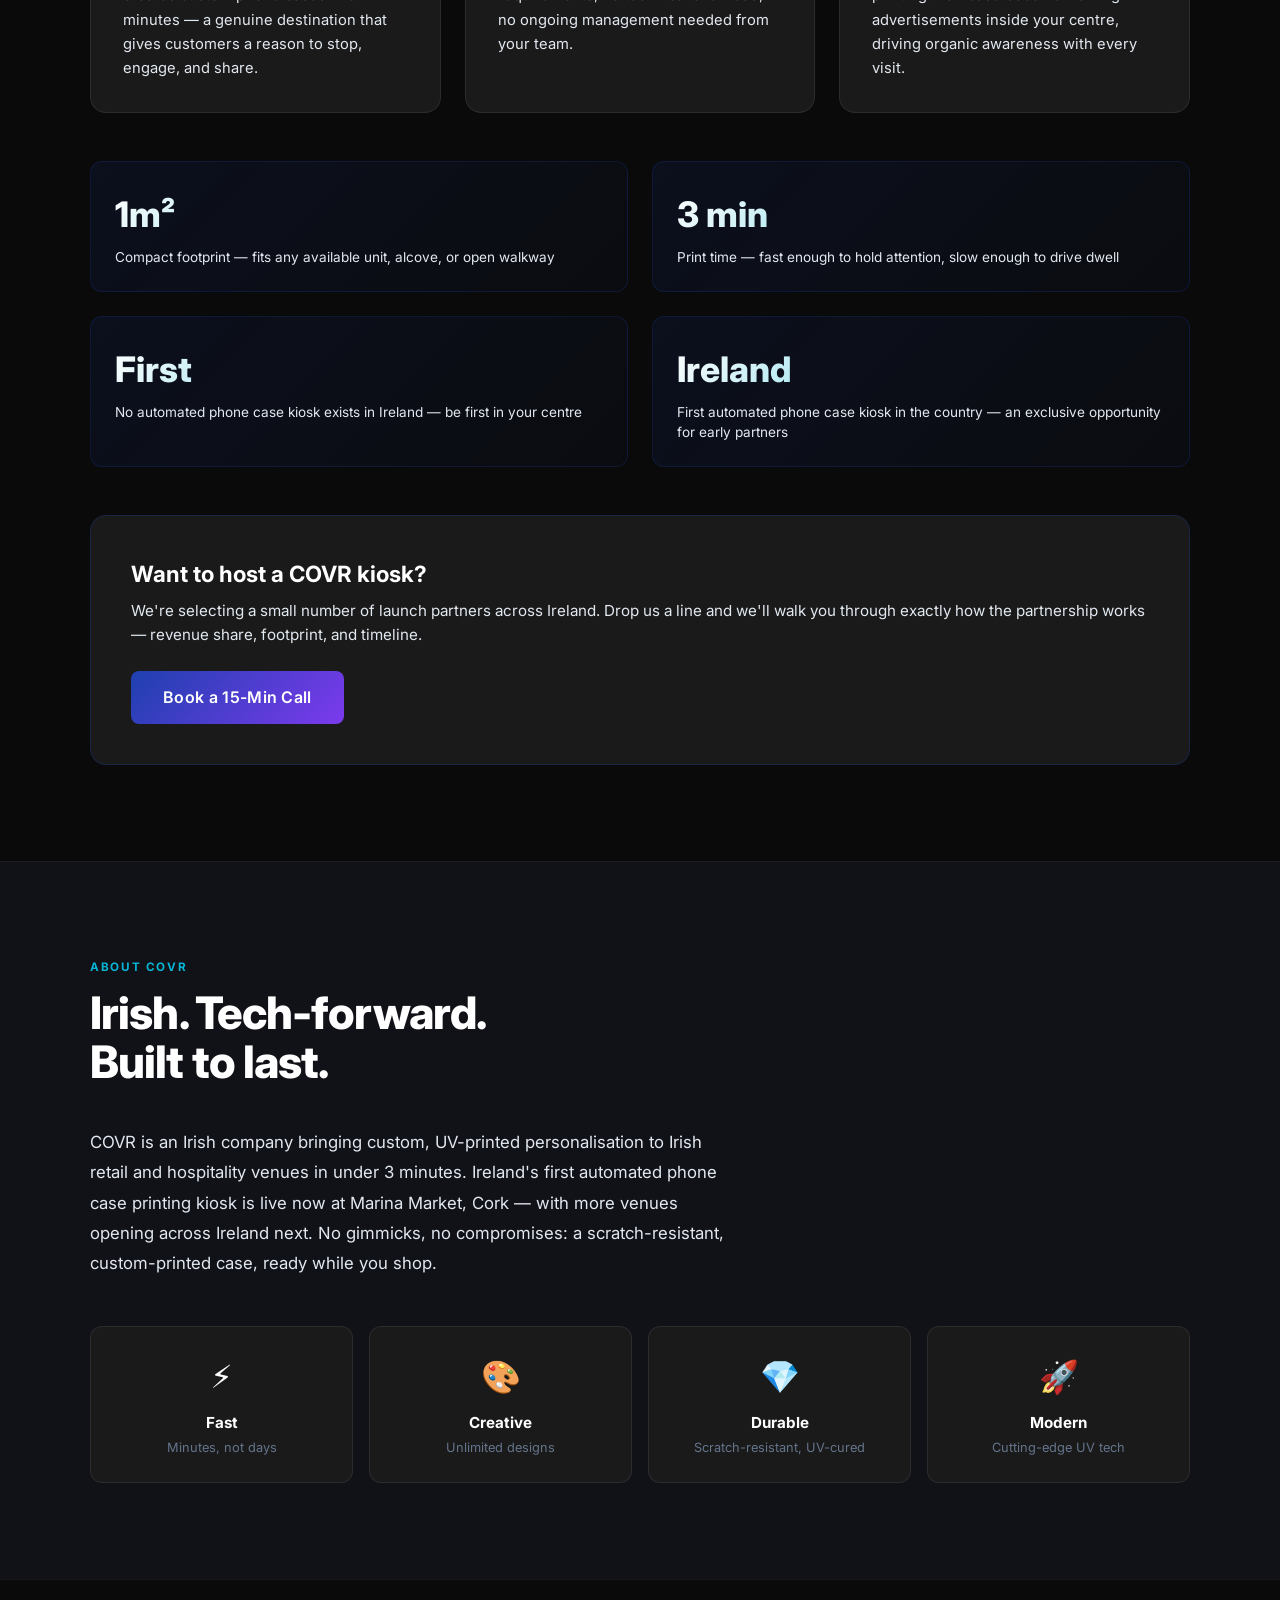
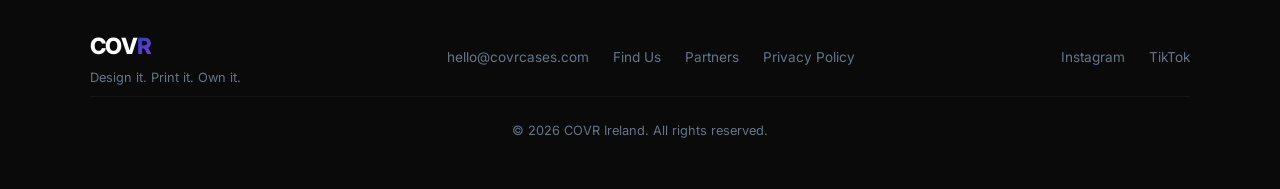
==== commit beb43d67: "Add files via upload" ====
--- a/index.html
+++ b/index.html
@@ -3,10 +3,10 @@
 <head>
   <meta charset="UTF-8"/>
   <meta name="viewport" content="width=device-width, initial-scale=1.0"/>
-  <title>COVR — Custom Phone Cases Printed in 3 Minutes | Ireland</title>
-  <meta name="description" content="Ireland's first automated phone case printing kiosk. Upload your photo, pay, and collect a custom-printed case in under 3 minutes. Coming to Ireland soon."/>
+  <title>COVR — Custom Phone Cases Printed in 3 Minutes | Now Live in Cork</title>
+  <meta name="description" content="Ireland's first automated phone case printing kiosk. Now open at Marina Market, Cork. Upload your photo, pay, and collect a custom-printed case in under 3 minutes."/>
   <meta property="og:title" content="COVR — Your Photo. Your Case. 3 Minutes."/>
-  <meta property="og:description" content="Ireland's first automated phone case printing kiosk. Custom cases in under 3 minutes."/>
+  <meta property="og:description" content="Ireland's first automated phone case printing kiosk. Now live at Marina Market, Cork."/>
   <meta property="og:type" content="website"/>
   <meta property="og:image" content="https://www.covrcases.com/assets/og-image.jpg"/>
   <meta property="og:image:width" content="1200"/>
@@ -46,6 +46,32 @@
   }
   </script>
 
+  <!-- LocalBusiness Schema — Marina Market Cork -->
+  <script type="application/ld+json">
+  {
+    "@context": "https://schema.org",
+    "@type": "LocalBusiness",
+    "name": "COVR — Marina Market",
+    "image": "https://www.covrcases.com/assets/og-image.jpg",
+    "url": "https://www.covrcases.com",
+    "priceRange": "€25–€30",
+    "address": {
+      "@type": "PostalAddress",
+      "streetAddress": "Centre Park Road",
+      "addressLocality": "Cork",
+      "postalCode": "T12 YX76",
+      "addressCountry": "IE"
+    },
+    "openingHoursSpecification": {
+      "@type": "OpeningHoursSpecification",
+      "dayOfWeek": ["Monday","Tuesday","Wednesday","Thursday","Friday","Saturday","Sunday"],
+      "opens": "08:00",
+      "closes": "20:00"
+    },
+    "parentOrganization": { "@type": "Organization", "name": "COVR" }
+  }
+  </script>
+
   <!-- HowTo Schema -->
   <script type="application/ld+json">
   {
@@ -58,7 +84,7 @@
     "step": [
       { "@type": "HowToStep", "position": 1, "name": "Scan the QR Code", "text": "Open your phone camera and scan the QR code on the kiosk. Upload your favourite photo from your camera roll, Instagram, or anywhere." },
       { "@type": "HowToStep", "position": 2, "name": "Choose & Pay", "text": "Select your phone model, adjust the design, and tap to pay with card or contactless. €25 for a standard case, €30 for a magnetic case." },
-      { "@type": "HowToStep", "position": 3, "name": "Collect Your Case", "text": "Watch the machine print your case in real time. In 3 minutes flat, collect your premium custom case from the dispenser." }
+      { "@type": "HowToStep", "position": 3, "name": "Collect Your Case", "text": "Watch the machine print your case in real time. In 3 minutes flat, collect your scratch-resistant, UV-printed case from the dispenser." }
     ]
   }
   </script>
@@ -72,7 +98,7 @@
       { "@type": "Question", "name": "How long does it take to print a custom phone case?", "acceptedAnswer": { "@type": "Answer", "text": "COVR prints your custom phone case in under 3 minutes. The full process — scanning the QR code, uploading your photo, paying, and collecting — takes about 5 minutes." } },
       { "@type": "Question", "name": "How much does a COVR custom phone case cost?", "acceptedAnswer": { "@type": "Answer", "text": "A standard custom phone case costs €25. A MagSafe magnetic case costs €30. Payment is by card or contactless at the kiosk." } },
       { "@type": "Question", "name": "What phone models are compatible with COVR?", "acceptedAnswer": { "@type": "Answer", "text": "COVR supports iPhone 14 through iPhone 17, Samsung Galaxy S23 through S25, and Google Pixel 7 through Pixel 9." } },
-      { "@type": "Question", "name": "Where is the COVR kiosk located?", "acceptedAnswer": { "@type": "Answer", "text": "COVR is coming soon. Join the waitlist at covrcases.com to be first to know and get exclusive launch-week pricing." } },
+      { "@type": "Question", "name": "Where is the COVR kiosk located?", "acceptedAnswer": { "@type": "Answer", "text": "COVR is now open at Marina Market, Centre Park Road, Cork, T12 YX76 — open 7 days a week, 8am to 8pm. More locations are coming across Ireland." } },
       { "@type": "Question", "name": "Is UV-printed phone case quality good?", "acceptedAnswer": { "@type": "Answer", "text": "COVR uses UV-cured ink bonded directly to the case material — not a sticker or paper sleeve. The result is a vivid, scratch-resistant print built to last." } }
     ]
   }
@@ -467,6 +493,27 @@
     .product-models { color: var(--covr-mist); font-size: 0.9rem; }
     .product-models strong { color: var(--covr-white); font-weight: 600; }
 
+    /* ── FIND US ── */
+    #find-us {
+      background: linear-gradient(180deg, var(--covr-black-2) 0%, var(--covr-black) 100%);
+      border-top: 1px solid rgba(255,255,255,0.05);
+    }
+    .findus-row {
+      display: grid; grid-template-columns: repeat(3, 1fr); gap: 1.25rem;
+      margin: 2.5rem 0 2rem;
+    }
+    @media (max-width: 640px) { .findus-row { grid-template-columns: 1fr; } }
+    .findus-card {
+      background: var(--covr-card);
+      border: 1px solid var(--covr-card-border);
+      border-radius: 12px; padding: 1.25rem 1.5rem;
+    }
+    .findus-label {
+      font-size: 0.73rem; font-weight: 700; letter-spacing: 0.1em;
+      text-transform: uppercase; color: var(--covr-cyan); margin-bottom: 0.35rem;
+    }
+    .findus-value { font-weight: 600; font-size: 1.02rem; color: var(--covr-white); }
+
     /* ── WAITLIST ── */
     #waitlist {
       background: linear-gradient(135deg, var(--covr-black-2) 0%, rgba(30,64,175,0.08) 100%);
@@ -685,10 +732,11 @@
     <div class="nav-links">
       <a href="#how">How It Works</a>
       <a href="#product">Product</a>
+      <a href="#find-us">Find Us</a>
       <a href="#partners">For Venues</a>
-      <a href="#waitlist" class="nav-cta">Join the Waitlist</a>
+      <a href="#find-us" class="nav-cta">Get Directions</a>
     </div>
-    <a href="#waitlist" class="nav-mobile-cta">Join Waitlist</a>
+    <a href="#find-us" class="nav-mobile-cta">Find Us</a>
     <button class="hamburger" id="hamburger" aria-label="Open menu" aria-expanded="false">
       <span></span><span></span><span></span>
     </button>
@@ -698,8 +746,8 @@
   <div class="mobile-menu" id="mobile-menu">
     <a href="#how" onclick="closeMobileMenu()">How It Works</a>
     <a href="#product" onclick="closeMobileMenu()">Product</a>
-    <a href="#partners" onclick="closeMobileMenu()" class="highlight">→ For Venues</a>
-    <a href="#waitlist" onclick="closeMobileMenu()">Join Waitlist</a>
+    <a href="#find-us" onclick="closeMobileMenu()" class="highlight">→ Find Us</a>
+    <a href="#partners" onclick="closeMobileMenu()">For Venues</a>
   </div>
 
   <!-- HERO -->
@@ -715,11 +763,11 @@
 
       <!-- Consumer hero -->
       <div class="hero-consumer" id="hero-consumer">
-        <div class="hero-badge">Ireland's First — Ready in 3 Min</div>
+        <div class="hero-badge">Now Live — Marina Market, Cork</div>
         <h1>Your Photo.<br><em>Your Case.</em><br>3 Minutes.</h1>
-        <p class="hero-sub">Ireland's first automated phone case printing kiosk. Scan a QR code, upload a photo, pay by card — walk away with a premium custom case while you shop.</p>
+        <p class="hero-sub">Ireland's first automated phone case printing kiosk is open now at Marina Market, Cork. Scan a QR code, upload a photo, pay by card — walk away with a scratch-resistant, UV-printed case while you shop.</p>
         <div class="hero-ctas">
-          <a href="#waitlist" class="btn-primary">Join the Launch List</a>
+          <a href="#find-us" class="btn-primary">Get Directions</a>
           <a href="#how" class="btn-secondary">See How It Works →</a>
         </div>
       </div>
@@ -768,7 +816,7 @@
           <div class="step-num">03</div>
           <span class="step-icon">🎨</span>
           <h3>Collect Your Case</h3>
-          <p>Watch the machine print your case in real time. In 3 minutes flat, collect your premium custom case from the dispenser.</p>
+          <p>Watch the machine print your case in real time. In 3 minutes flat, collect your scratch-resistant, UV-printed case from the dispenser.</p>
         </div>
       </div>
     </div>
@@ -778,7 +826,7 @@
   <section id="product">
     <div class="container">
       <p class="section-eyebrow">The Product</p>
-      <h2 class="section-title">Premium UV print.<br>Every time.</h2>
+      <h2 class="section-title">UV-cured print.<br>Every time.</h2>
       <p class="section-body">Not a sticker. Not a paper sleeve. UV-cured ink bonded directly to the case — vivid, scratch-resistant, and built to last. Custom cases online cost €40+ and take weeks. Ours print in 3 minutes for €25.</p>
       <div class="case-grid">
         <div class="case-card" data-delay="0">
@@ -824,8 +872,32 @@
           <div class="product-stat-label">Print Time</div>
         </div>
         <p class="product-models"><strong>20+ models supported:</strong> iPhone 14–17 · Samsung S23–S25 · Google Pixel 7–9</p>
-        <a href="#waitlist" class="btn-primary">Claim My Spot at Launch</a>
-      </div>
+        <a href="#find-us" class="btn-primary">Find Us &amp; Try It</a>
+      </div>
+    </div>
+  </section>
+
+  <!-- FIND US -->
+  <section id="find-us">
+    <div class="container">
+      <p class="section-eyebrow">Find Us</p>
+      <h2 class="section-title">Live now at<br>Marina Market, Cork</h2>
+      <p class="section-body">Cork's largest indoor &amp; outdoor market — dog-friendly, parking on-site. Walk in, scan the QR code, walk out with your case.</p>
+      <div class="findus-row">
+        <div class="findus-card">
+          <div class="findus-label">Address</div>
+          <div class="findus-value">Centre Park Road, Cork, T12 YX76</div>
+        </div>
+        <div class="findus-card">
+          <div class="findus-label">Hours</div>
+          <div class="findus-value">Mon–Sun, 8am – 8pm</div>
+        </div>
+        <div class="findus-card">
+          <div class="findus-label">Price</div>
+          <div class="findus-value">€25 standard · €30 MagSafe</div>
+        </div>
+      </div>
+      <a href="https://maps.google.com/?q=Marina+Market+Centre+Park+Road+Cork+T12+YX76" target="_blank" rel="noopener" class="btn-primary">Get Directions →</a>
     </div>
   </section>
 
@@ -833,15 +905,15 @@
   <section id="waitlist">
     <div class="container">
       <div class="waitlist-inner">
-        <p class="section-eyebrow">Coming to Ireland</p>
-        <h2 class="section-title">Be first when we launch</h2>
-        <p class="section-body" style="margin:0 auto; text-align:center;">Get notified the moment we go live. Waitlist members get exclusive launch-week pricing — spots are limited.</p>
+        <p class="section-eyebrow">Expanding Across Ireland</p>
+        <h2 class="section-title">Get notified when we open near you</h2>
+        <p class="section-body" style="margin:0 auto; text-align:center;">Marina Market, Cork is live now. More locations are coming — be first to know when COVR opens near you.</p>
         <form class="waitlist-form" id="waitlist-form" onsubmit="handleWaitlist(event)">
           <input type="text" placeholder="Your first name" id="wl-name" required autocomplete="name"/>
           <input type="email" placeholder="Your email address" id="wl-email" required autocomplete="email"/>
-          <button type="submit" class="btn-primary" id="wl-btn">Claim My Spot</button>
+          <button type="submit" class="btn-primary" id="wl-btn">Notify Me</button>
         </form>
-        <div class="success-msg" id="success-msg">🎉 You're on the list. We'll see you at launch.</div>
+        <div class="success-msg" id="success-msg">You're on the list. We'll let you know when we open near you.</div>
         <p class="waitlist-note">No spam. Unsubscribe any time.</p>
         <div class="social-row">
           <a href="https://instagram.com/covr_ireland" target="_blank" rel="noopener" class="social-btn">
@@ -925,7 +997,7 @@
     <div class="container">
       <p class="section-eyebrow">About COVR</p>
       <h2 class="section-title">Irish. Tech-forward.<br>Built to last.</h2>
-      <p class="about-story">COVR is an Irish company on a mission to bring instant, premium personalisation to retail. We're deploying Ireland's first automated UV phone case printing kiosks in premium shopping centres — coming to Ireland soon. No gimmicks, no compromises: just the best custom phone case you can buy, ready while you shop.</p>
+      <p class="about-story">COVR is an Irish company bringing custom, UV-printed personalisation to Irish retail and hospitality venues in under 3 minutes. Ireland's first automated phone case printing kiosk is live now at Marina Market, Cork — with more venues opening across Ireland next. No gimmicks, no compromises: a scratch-resistant, custom-printed case, ready while you shop.</p>
       <div class="pillars">
         <div class="pillar">
           <span class="pillar-icon">⚡</span>
@@ -939,8 +1011,8 @@
         </div>
         <div class="pillar">
           <span class="pillar-icon">💎</span>
-          <div class="pillar-label">Premium</div>
-          <div class="pillar-desc">Quality that lasts</div>
+          <div class="pillar-label">Durable</div>
+          <div class="pillar-desc">Scratch-resistant, UV-cured</div>
         </div>
         <div class="pillar">
           <span class="pillar-icon">🚀</span>
@@ -960,7 +1032,7 @@
       </div>
       <div class="footer-links">
         <a href="mailto:hello@covrcases.com">hello@covrcases.com</a>
-        <a href="#waitlist">Waitlist</a>
+        <a href="#find-us">Find Us</a>
         <a href="#partners">Partners</a>
         <a href="privacy.html">Privacy Policy</a>
       </div>
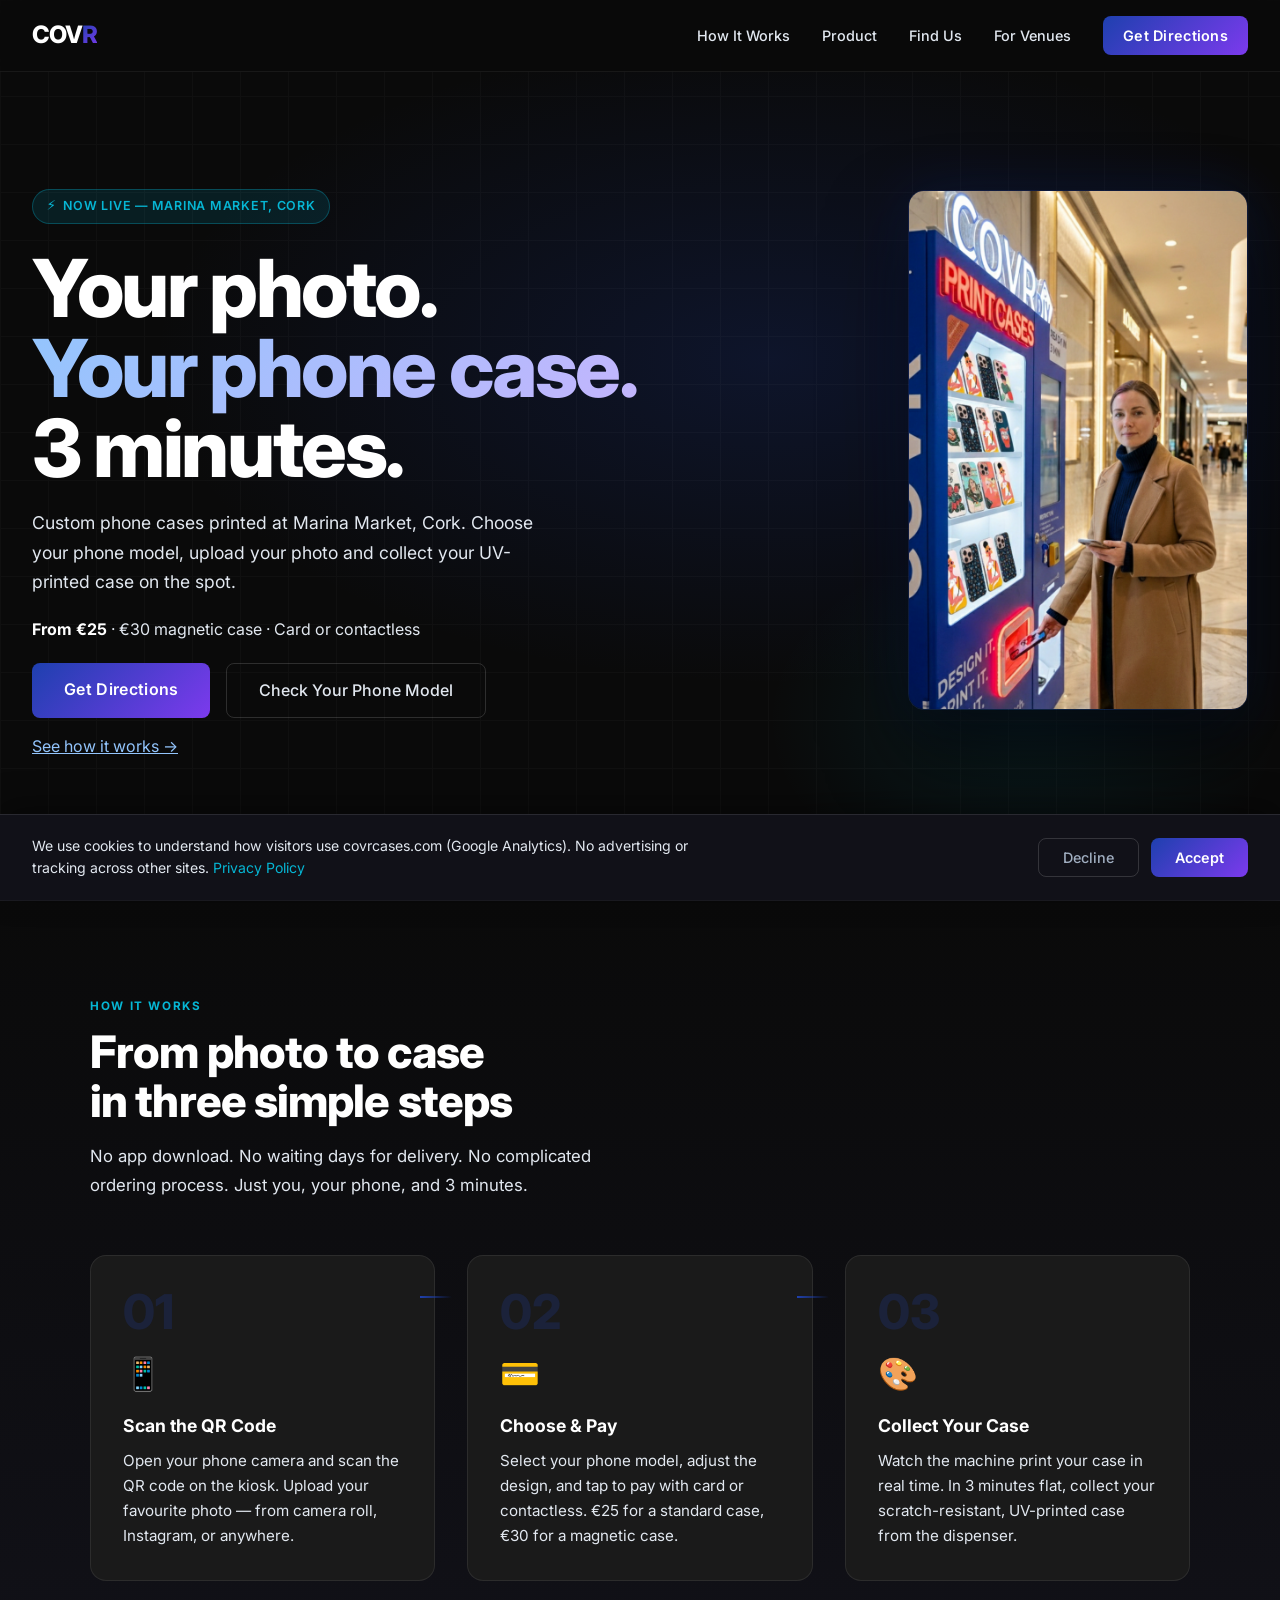
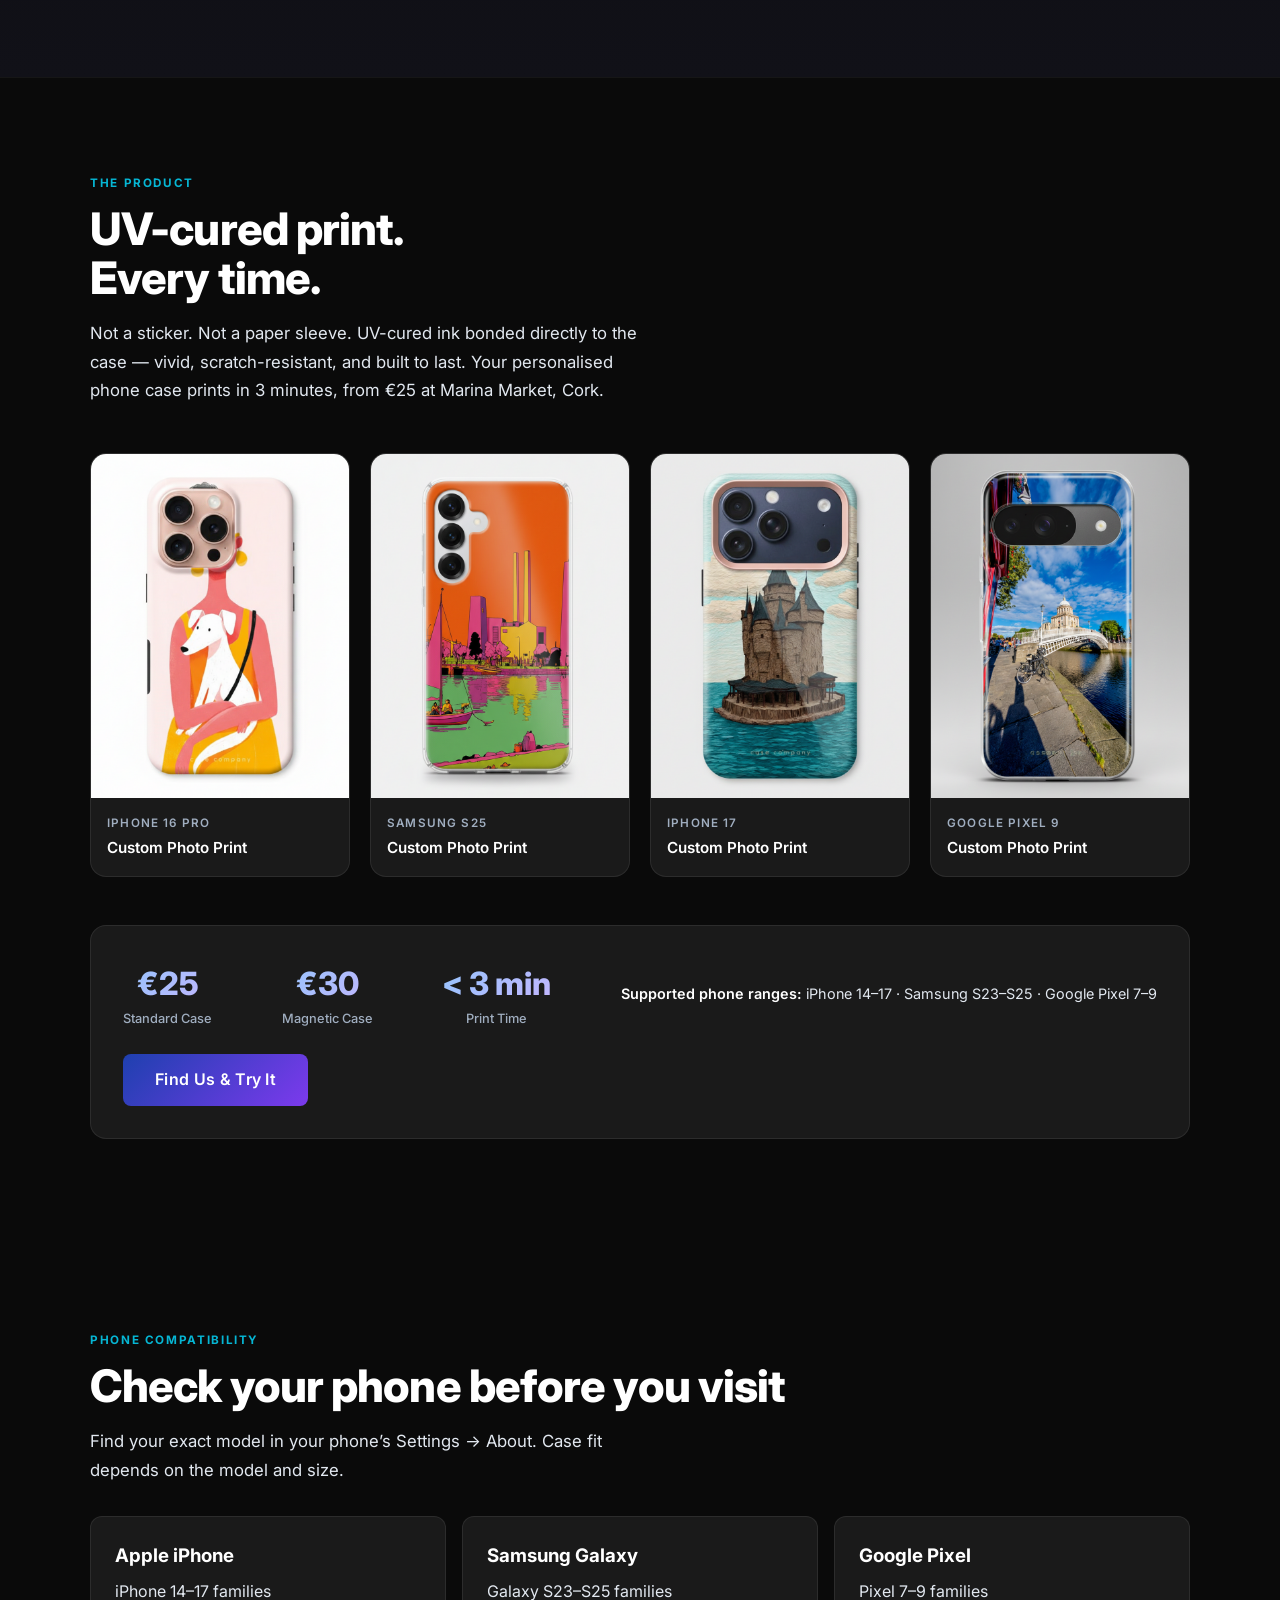
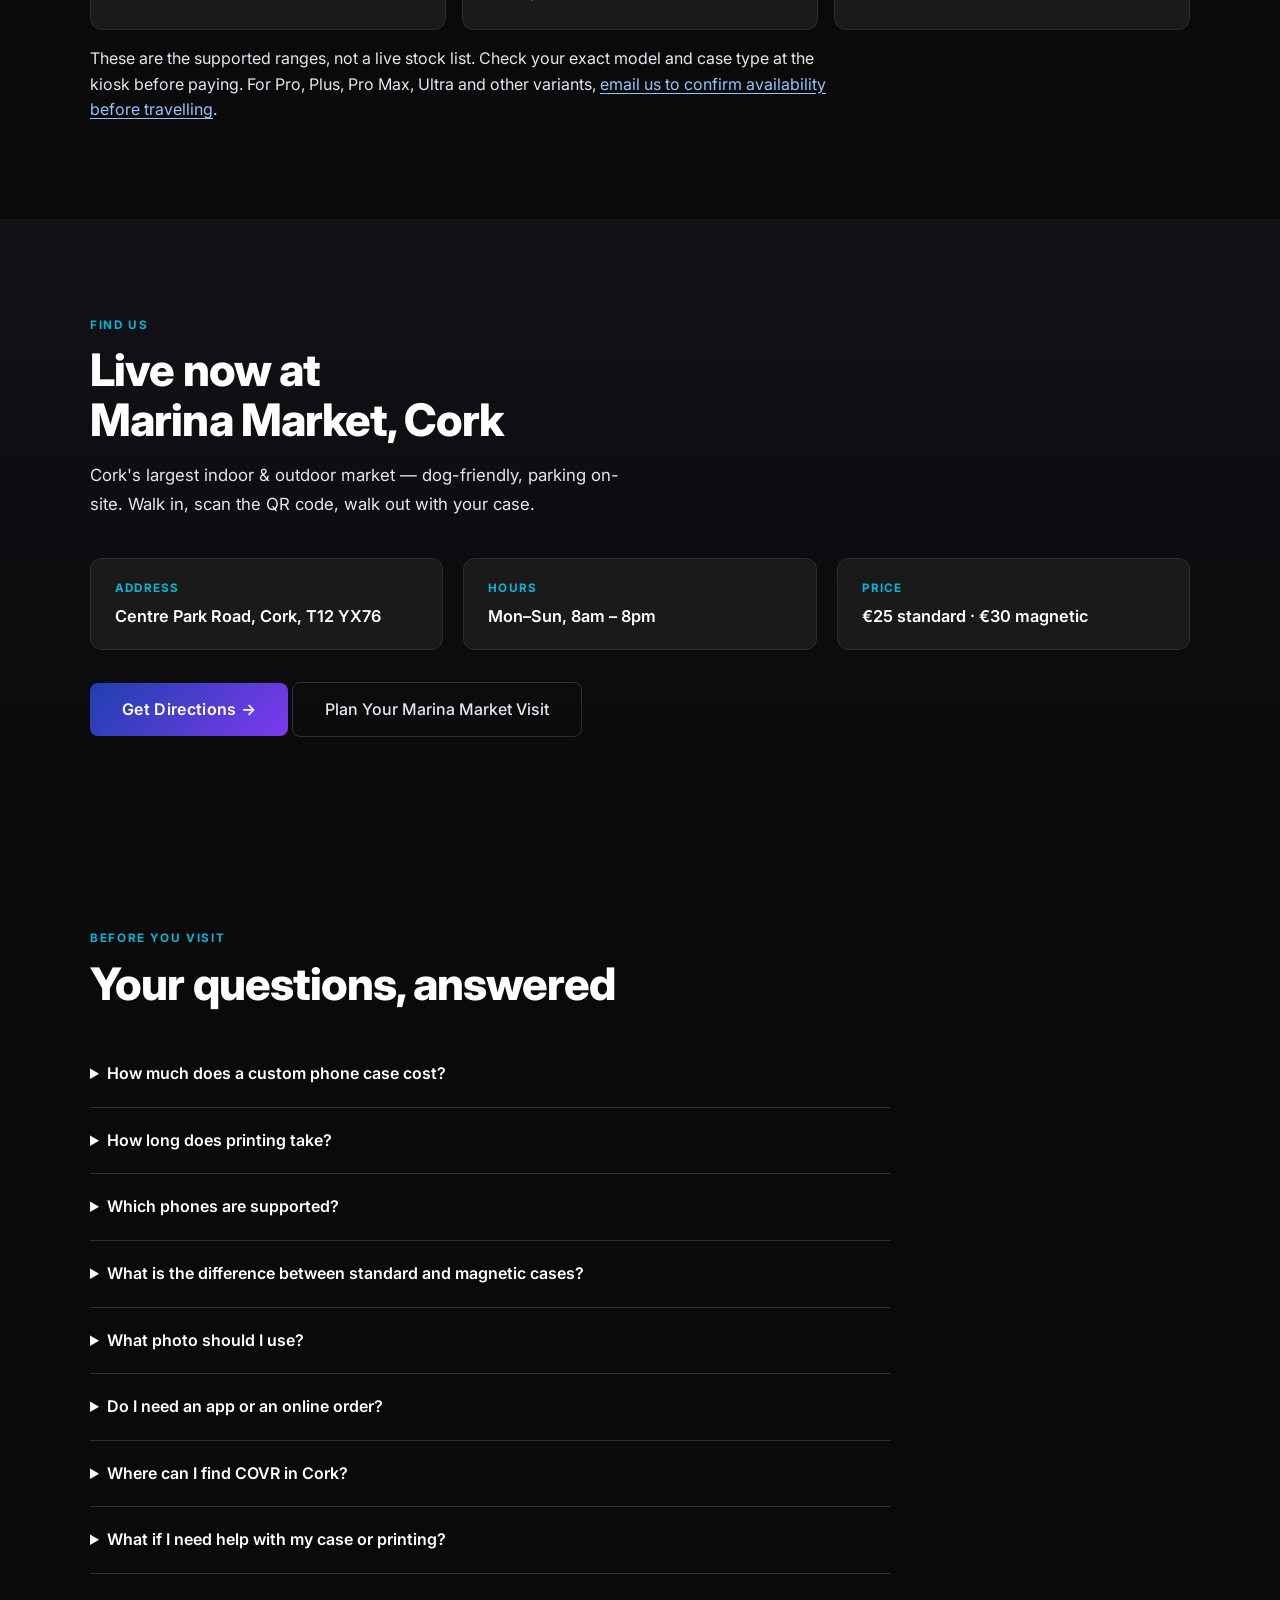
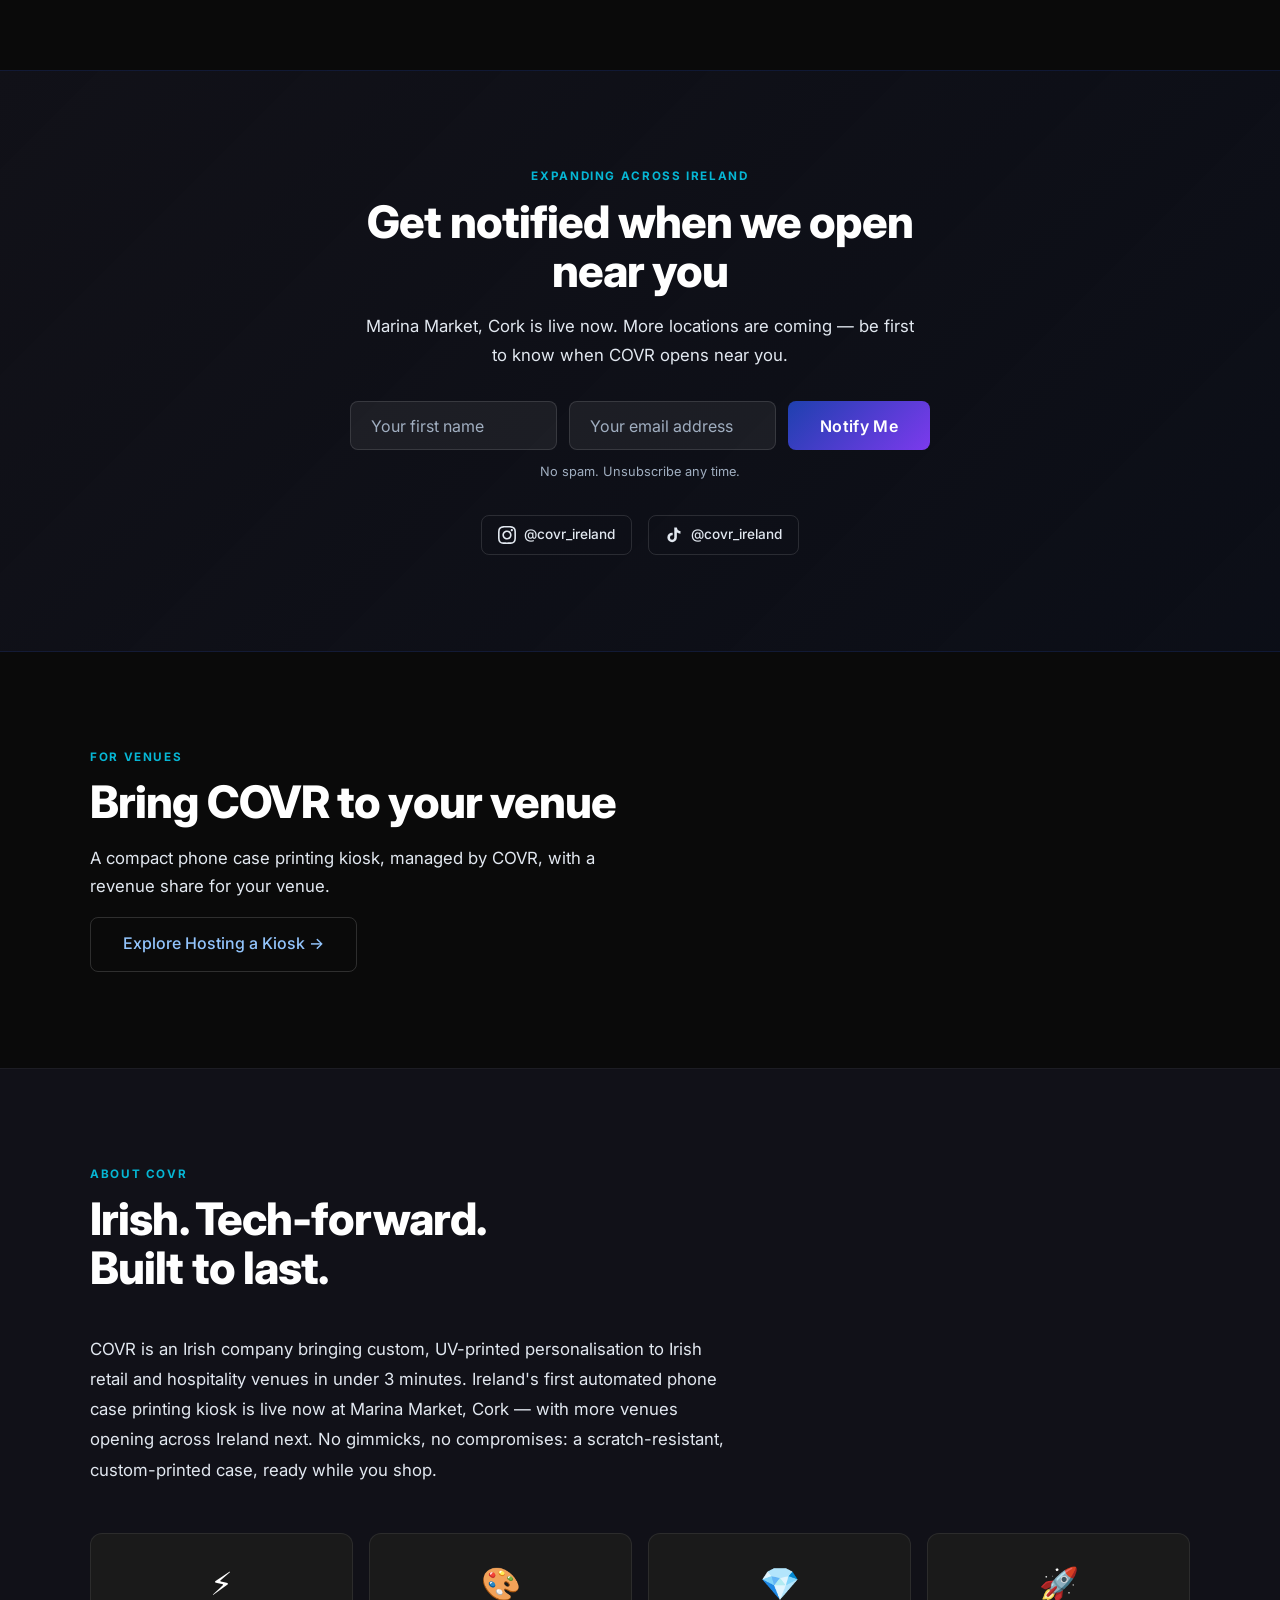
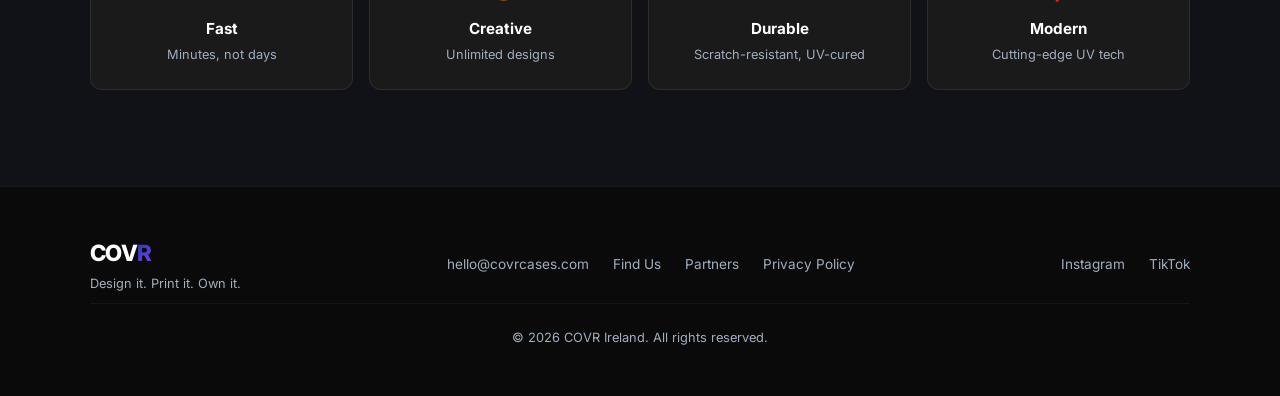
==== commit 0ea97264: "Improve Cork search visibility and customer visit planning" ====
--- a/index.html
+++ b/index.html
@@ -3,15 +3,15 @@
 <head>
   <meta charset="UTF-8"/>
   <meta name="viewport" content="width=device-width, initial-scale=1.0"/>
-  <title>COVR — Custom Phone Cases Printed in 3 Minutes | Now Live in Cork</title>
-  <meta name="description" content="Ireland's first automated phone case printing kiosk. Now open at Marina Market, Cork. Upload your photo, pay, and collect a custom-printed case in under 3 minutes."/>
-  <meta property="og:title" content="COVR — Your Photo. Your Case. 3 Minutes."/>
-  <meta property="og:description" content="Ireland's first automated phone case printing kiosk. Now live at Marina Market, Cork."/>
+  <title>Custom Phone Cases Cork – Printed in 3 Minutes | COVR</title>
+  <meta name="description" content="Create a personalised phone case from €25 at Marina Market, Cork. Upload your photo at the COVR kiosk and print in 3 minutes. Check models and directions."/>
+  <meta property="og:title" content="Custom Phone Cases Cork – Printed in 3 Minutes | COVR"/>
+  <meta property="og:description" content="Create a personalised phone case from €25 at Marina Market, Cork. Upload your photo at the COVR kiosk and print in 3 minutes. Check models and directions."/>
   <meta property="og:type" content="website"/>
   <meta property="og:image" content="https://www.covrcases.com/assets/og-image.jpg"/>
   <meta property="og:image:width" content="1200"/>
   <meta property="og:image:height" content="630"/>
-  <meta property="og:url" content="https://www.covrcases.com"/>
+  <meta property="og:url" content="https://www.covrcases.com/"/>
   <meta name="twitter:card" content="summary_large_image"/>
   <meta name="twitter:site" content="@covr_ireland"/>
   <meta name="twitter:image" content="https://www.covrcases.com/assets/og-image.jpg"/>
@@ -79,7 +79,7 @@
     "@type": "HowTo",
     "name": "How to Get a Custom Phone Case from a COVR Kiosk",
     "description": "Get a custom-printed phone case in under 3 minutes from a COVR kiosk.",
-    "totalTime": "PT3M",
+    
     "estimatedCost": { "@type": "MonetaryAmount", "currency": "EUR", "value": "25" },
     "step": [
       { "@type": "HowToStep", "position": 1, "name": "Scan the QR Code", "text": "Open your phone camera and scan the QR code on the kiosk. Upload your favourite photo from your camera roll, Instagram, or anywhere." },
@@ -89,642 +89,84 @@
   }
   </script>
 
-  <!-- FAQPage Schema -->
+  <!-- Matches the visible FAQ answers below. -->
   <script type="application/ld+json">
-  {
-    "@context": "https://schema.org",
-    "@type": "FAQPage",
-    "mainEntity": [
-      { "@type": "Question", "name": "How long does it take to print a custom phone case?", "acceptedAnswer": { "@type": "Answer", "text": "COVR prints your custom phone case in under 3 minutes. The full process — scanning the QR code, uploading your photo, paying, and collecting — takes about 5 minutes." } },
-      { "@type": "Question", "name": "How much does a COVR custom phone case cost?", "acceptedAnswer": { "@type": "Answer", "text": "A standard custom phone case costs €25. A MagSafe magnetic case costs €30. Payment is by card or contactless at the kiosk." } },
-      { "@type": "Question", "name": "What phone models are compatible with COVR?", "acceptedAnswer": { "@type": "Answer", "text": "COVR supports iPhone 14 through iPhone 17, Samsung Galaxy S23 through S25, and Google Pixel 7 through Pixel 9." } },
-      { "@type": "Question", "name": "Where is the COVR kiosk located?", "acceptedAnswer": { "@type": "Answer", "text": "COVR is now open at Marina Market, Centre Park Road, Cork, T12 YX76 — open 7 days a week, 8am to 8pm. More locations are coming across Ireland." } },
-      { "@type": "Question", "name": "Is UV-printed phone case quality good?", "acceptedAnswer": { "@type": "Answer", "text": "COVR uses UV-cured ink bonded directly to the case material — not a sticker or paper sleeve. The result is a vivid, scratch-resistant print built to last." } }
-    ]
-  }
+{
+  "@context": "https://schema.org",
+  "@type": "FAQPage",
+  "mainEntity": [
+    {
+      "@type": "Question",
+      "name": "How much does a custom phone case cost?",
+      "acceptedAnswer": {
+        "@type": "Answer",
+        "text": "A standard custom phone case costs €25 and a magnetic case costs €30. Pay by card or contactless at the kiosk."
+      }
+    },
+    {
+      "@type": "Question",
+      "name": "How long does printing take?",
+      "acceptedAnswer": {
+        "@type": "Answer",
+        "text": "Printing takes around 3 minutes. Allow extra time to choose your phone model, upload your photo, adjust the design and pay."
+      }
+    },
+    {
+      "@type": "Question",
+      "name": "Which phones are supported?",
+      "acceptedAnswer": {
+        "@type": "Answer",
+        "text": "COVR supports models in the iPhone 14–17, Samsung Galaxy S23–S25 and Google Pixel 7–9 ranges. Exact variants and stock can differ; check your model and case type at the kiosk before paying, or email hello@covrcases.com before travelling."
+      }
+    },
+    {
+      "@type": "Question",
+      "name": "What is the difference between standard and magnetic cases?",
+      "acceptedAnswer": {
+        "@type": "Answer",
+        "text": "The standard case costs €25; the magnetic option costs €30. Check that the magnetic case offered for your exact phone suits your accessories before paying. Contact hello@covrcases.com if you need help confirming compatibility."
+      }
+    },
+    {
+      "@type": "Question",
+      "name": "What photo should I use?",
+      "acceptedAnswer": {
+        "@type": "Answer",
+        "text": "Choose a clear, well-lit original photo. Avoid blurry images or small screenshots. Check the crop and keep important faces or details away from the camera cut-out when adjusting your design."
+      }
+    },
+    {
+      "@type": "Question",
+      "name": "Do I need an app or an online order?",
+      "acceptedAnswer": {
+        "@type": "Answer",
+        "text": "No app download or online order is needed. Visit the kiosk at Marina Market, scan its QR code with your phone camera and follow the steps on screen."
+      }
+    },
+    {
+      "@type": "Question",
+      "name": "Where can I find COVR in Cork?",
+      "acceptedAnswer": {
+        "@type": "Answer",
+        "text": "Visit Marina Market, Centre Park Road, Cork, T12 YX76. The listed opening hours are Monday to Sunday, 8am–8pm. The directions link takes you to Marina Market."
+      }
+    },
+    {
+      "@type": "Question",
+      "name": "What if I need help with my case or printing?",
+      "acceptedAnswer": {
+        "@type": "Answer",
+        "text": "Email hello@covrcases.com with your phone model, the time of your visit and a description of the problem so the COVR team can help."
+      }
+    }
+  ]
+}
   </script>
 
-  <style>
-    *, *::before, *::after { box-sizing: border-box; margin: 0; padding: 0; }
-
-    :root {
-      --covr-black: #0a0a0a;
-      --covr-black-2: #111118;
-      --covr-card: #1a1a1a;
-      --covr-card-border: rgba(255,255,255,0.08);
-      --covr-blue: #1e40af;
-      --covr-cyan: #06b6d4;
-      --covr-purple: #7c3aed;
-      --covr-white: #ffffff;
-      --covr-mist: #e2e8f0;
-      --covr-gray: #64748b;
-      --font: 'Inter', system-ui, -apple-system, BlinkMacSystemFont, sans-serif;
-      --grad-cta: linear-gradient(135deg, #1e40af 0%, #7c3aed 100%);
-      --grad-hero: radial-gradient(ellipse 80% 60% at 60% 40%, rgba(30,64,175,0.2) 0%, transparent 60%),
-                   radial-gradient(ellipse 40% 40% at 80% 80%, rgba(6,182,212,0.1) 0%, transparent 50%),
-                   #0a0a0a;
-    }
-
-    html { scroll-behavior: smooth; }
-    body {
-      background: var(--covr-black);
-      color: var(--covr-white);
-      font-family: var(--font);
-      font-size: 16px;
-      line-height: 1.6;
-      overflow-x: hidden;
-    }
-
-    /* ── NAV ── */
-    nav {
-      position: fixed; top: 0; left: 0; right: 0; z-index: 100;
-      display: flex; align-items: center; justify-content: space-between;
-      padding: 1rem 2rem;
-      background: rgba(10,10,10,0.85);
-      backdrop-filter: blur(20px);
-      border-bottom: 1px solid rgba(255,255,255,0.06);
-    }
-    .nav-logo {
-      font-weight: 800; font-size: 1.5rem;
-      letter-spacing: -0.04em;
-      color: var(--covr-white);
-      text-decoration: none;
-    }
-    .nav-logo span {
-      background: var(--grad-cta);
-      -webkit-background-clip: text;
-      -webkit-text-fill-color: transparent;
-      background-clip: text;
-    }
-    .nav-links { display: flex; gap: 2rem; align-items: center; }
-    .nav-links a {
-      color: var(--covr-mist); text-decoration: none;
-      font-size: 0.9rem; font-weight: 500;
-      transition: color 0.2s;
-    }
-    .nav-links a:hover { color: var(--covr-white); }
-    .nav-cta {
-      background: var(--grad-cta) !important;
-      color: var(--covr-white) !important;
-      padding: 0.5rem 1.25rem;
-      border-radius: 8px;
-      font-weight: 600 !important;
-      letter-spacing: 0.02em;
-      transition: opacity 0.2s, transform 0.2s !important;
-    }
-    .nav-cta:hover { opacity: 0.88; transform: translateY(-1px); }
-
-    /* Mobile nav */
-    .nav-mobile-cta {
-      display: none;
-      background: var(--grad-cta);
-      color: var(--covr-white);
-      padding: 0.5rem 1.1rem;
-      border-radius: 8px;
-      font-size: 0.85rem;
-      font-weight: 600;
-      text-decoration: none;
-      letter-spacing: 0.02em;
-    }
-    .hamburger {
-      display: none;
-      flex-direction: column;
-      gap: 5px;
-      cursor: pointer;
-      padding: 4px;
-      background: none;
-      border: none;
-    }
-    .hamburger span {
-      display: block; width: 22px; height: 2px;
-      background: var(--covr-mist);
-      border-radius: 2px;
-      transition: all 0.25s;
-    }
-    .mobile-menu {
-      display: none;
-      flex-direction: column;
-      gap: 0;
-      background: rgba(10,10,10,0.97);
-      border-bottom: 1px solid rgba(255,255,255,0.06);
-      position: fixed; top: 57px; left: 0; right: 0; z-index: 99;
-    }
-    .mobile-menu.open { display: flex; }
-    .mobile-menu a {
-      color: var(--covr-mist); text-decoration: none;
-      font-size: 1rem; font-weight: 500;
-      padding: 1rem 2rem;
-      border-bottom: 1px solid rgba(255,255,255,0.05);
-      transition: color 0.2s, background 0.2s;
-    }
-    .mobile-menu a:hover { color: var(--covr-white); background: rgba(255,255,255,0.04); }
-    .mobile-menu a.highlight {
-      color: var(--covr-cyan);
-      font-weight: 600;
-    }
-
-    @media (max-width: 720px) {
-      .nav-links { display: none; }
-      .nav-mobile-cta { display: block; }
-      .hamburger { display: flex; }
-    }
-    @media (min-width: 721px) {
-      .mobile-menu { display: none !important; }
-    }
-
-    /* ── HERO ── */
-    #hero {
-      min-height: 100vh;
-      display: flex; align-items: center;
-      padding: 7rem 2rem 4rem;
-      position: relative; overflow: hidden;
-      background: var(--grad-hero);
-    }
-    .hero-grid {
-      position: absolute; inset: 0; z-index: 0; opacity: 0.025;
-      background-image: linear-gradient(rgba(255,255,255,1) 1px, transparent 1px),
-                        linear-gradient(90deg, rgba(255,255,255,1) 1px, transparent 1px);
-      background-size: 48px 48px;
-    }
-    .hero-content {
-      position: relative; z-index: 1;
-      max-width: 640px;
-    }
-
-    /* Dual audience toggle in hero */
-    .audience-toggle {
-      display: inline-flex;
-      background: rgba(255,255,255,0.06);
-      border: 1px solid rgba(255,255,255,0.1);
-      border-radius: 10px;
-      padding: 4px;
-      margin-bottom: 2rem;
-      gap: 4px;
-      animation: fadeUp 0.5s ease both;
-    }
-    .toggle-btn {
-      padding: 0.4rem 1rem;
-      border-radius: 7px;
-      font-size: 0.82rem;
-      font-weight: 600;
-      letter-spacing: 0.04em;
-      cursor: pointer;
-      border: none;
-      font-family: var(--font);
-      transition: background 0.2s, color 0.2s;
-      background: transparent;
-      color: var(--covr-gray);
-    }
-    .toggle-btn.active {
-      background: var(--grad-cta);
-      color: var(--covr-white);
-    }
-
-    .hero-badge {
-      display: inline-flex; align-items: center; gap: 0.4rem;
-      background: rgba(6,182,212,0.12);
-      border: 1px solid rgba(6,182,212,0.3);
-      color: var(--covr-cyan);
-      font-size: 0.78rem; font-weight: 600;
-      padding: 0.35rem 0.85rem;
-      border-radius: 20px;
-      letter-spacing: 0.06em;
-      text-transform: uppercase;
-      margin-bottom: 1.5rem;
-      animation: fadeUp 0.6s ease both;
-    }
-    .hero-badge::before { content: '⚡'; font-size: 0.85rem; }
-
-    h1 {
-      font-weight: 800;
-      font-size: clamp(2.8rem, 7vw, 5rem);
-      line-height: 1.0;
-      letter-spacing: -0.03em;
-      margin-bottom: 1.25rem;
-      animation: fadeUp 0.6s 0.1s ease both;
-    }
-    h1 em {
-      font-style: normal;
-      background: var(--grad-cta);
-      -webkit-background-clip: text;
-      -webkit-text-fill-color: transparent;
-      background-clip: text;
-    }
-    .hero-sub {
-      font-size: 1.1rem;
-      color: var(--covr-mist);
-      line-height: 1.7;
-      margin-bottom: 2.5rem;
-      max-width: 520px;
-      font-weight: 400;
-      animation: fadeUp 0.6s 0.2s ease both;
-    }
-    .hero-ctas {
-      display: flex; gap: 1rem; flex-wrap: wrap;
-      animation: fadeUp 0.6s 0.3s ease both;
-    }
-
-    /* Partner hero variant (hidden by default) */
-    .hero-partner { display: none; }
-    .hero-consumer { display: block; }
-
-    .hero-visual {
-      position: absolute; right: -2rem; top: 50%; transform: translateY(-50%);
-      z-index: 1;
-      animation: fadeLeft 0.8s 0.2s ease both;
-    }
-    .kiosk-placeholder {
-      width: 340px; height: 520px;
-      border-radius: 16px; overflow: hidden;
-      box-shadow: 0 40px 80px rgba(0,0,0,0.6), 0 0 60px rgba(30,64,175,0.2);
-      border: 1px solid rgba(30,64,175,0.25);
-    }
-    .kiosk-placeholder img {
-      width: 100%; height: 100%;
-      object-fit: cover; object-position: center top; display: block;
-    }
-    @media (max-width: 900px) { .hero-visual { display: none; } }
-
-    /* ── BUTTONS ── */
-    .btn-primary {
-      background: var(--grad-cta);
-      color: var(--covr-white);
-      padding: 0.85rem 2rem;
-      border-radius: 8px;
-      font-size: 1rem; font-weight: 600;
-      font-family: var(--font);
-      text-decoration: none;
-      border: none; cursor: pointer;
-      letter-spacing: 0.02em;
-      transition: opacity 0.2s, transform 0.15s, box-shadow 0.2s;
-      display: inline-block;
-    }
-    .btn-primary:hover {
-      opacity: 0.88;
-      transform: translateY(-2px);
-      box-shadow: 0 8px 28px rgba(124,58,237,0.35);
-    }
-    .btn-secondary {
-      background: transparent;
-      color: var(--covr-mist);
-      padding: 0.85rem 2rem;
-      border-radius: 8px;
-      font-size: 1rem; font-weight: 500;
-      font-family: var(--font);
-      text-decoration: none;
-      border: 1px solid rgba(255,255,255,0.15);
-      cursor: pointer;
-      transition: border-color 0.2s, color 0.2s, transform 0.15s;
-      display: inline-block;
-    }
-    .btn-secondary:hover {
-      border-color: rgba(255,255,255,0.4);
-      color: var(--covr-white);
-      transform: translateY(-2px);
-    }
-
-    /* ── SECTIONS ── */
-    section { padding: 6rem 2rem; }
-    .container { max-width: 1100px; margin: 0 auto; }
-    .section-eyebrow {
-      font-size: 0.73rem; font-weight: 700;
-      letter-spacing: 0.14em; text-transform: uppercase;
-      color: var(--covr-cyan);
-      margin-bottom: 0.75rem;
-    }
-    .section-title {
-      font-weight: 800;
-      font-size: clamp(1.8rem, 4vw, 2.8rem);
-      line-height: 1.1;
-      letter-spacing: -0.02em;
-      margin-bottom: 1rem;
-    }
-    .section-body { color: var(--covr-mist); font-size: 1.05rem; font-weight: 400; max-width: 560px; line-height: 1.7; }
-
-    /* ── HOW IT WORKS ── */
-    #how {
-      background: linear-gradient(180deg, var(--covr-black) 0%, var(--covr-black-2) 100%);
-      border-top: 1px solid rgba(255,255,255,0.05);
-      border-bottom: 1px solid rgba(255,255,255,0.05);
-    }
-    .steps {
-      display: grid; grid-template-columns: repeat(3, 1fr); gap: 2rem;
-      margin-top: 3.5rem;
-    }
-    @media (max-width: 640px) { .steps { grid-template-columns: 1fr; } }
-    .step {
-      position: relative;
-      background: var(--covr-card);
-      border: 1px solid var(--covr-card-border);
-      border-radius: 16px;
-      padding: 2rem;
-      transition: transform 0.25s, box-shadow 0.25s, border-color 0.25s;
-      opacity: 0; transform: translateY(20px);
-    }
-    .step.visible { animation: fadeUp 0.5s ease forwards; }
-    .step:hover {
-      transform: translateY(-4px);
-      box-shadow: 0 20px 40px rgba(0,0,0,0.4), 0 0 20px rgba(6,182,212,0.12);
-      border-color: rgba(6,182,212,0.22);
-    }
-    .step-num {
-      font-weight: 800; font-size: 3rem;
-      color: rgba(30,64,175,0.22);
-      line-height: 1; margin-bottom: 0.75rem;
-    }
-    .step-icon { font-size: 2rem; margin-bottom: 0.75rem; display: block; }
-    .step h3 { font-weight: 700; font-size: 1.1rem; margin-bottom: 0.5rem; }
-    .step p { color: var(--covr-mist); font-size: 0.95rem; line-height: 1.65; }
-    .connector {
-      position: absolute; top: 2.5rem; right: -1.1rem;
-      width: 2rem; height: 2px;
-      background: linear-gradient(90deg, var(--covr-blue), transparent);
-      z-index: 2;
-    }
-    @media (max-width: 640px) { .connector { display: none; } }
-
-    /* ── PRODUCT ── */
-    #product { background: var(--covr-black); }
-    .case-grid {
-      display: grid; grid-template-columns: repeat(4, 1fr); gap: 1.25rem;
-      margin-top: 3rem;
-    }
-    @media (max-width: 900px) { .case-grid { grid-template-columns: repeat(2, 1fr); } }
-    @media (max-width: 480px) { .case-grid { grid-template-columns: 1fr; } }
-    .case-card {
-      background: var(--covr-card);
-      border: 1px solid var(--covr-card-border);
-      border-radius: 16px; overflow: hidden;
-      transition: transform 0.25s, box-shadow 0.25s;
-      opacity: 0; transform: translateY(20px);
-    }
-    .case-card.visible { animation: fadeUp 0.5s ease forwards; }
-    .case-card:hover {
-      transform: translateY(-4px);
-      box-shadow: 0 20px 40px rgba(0,0,0,0.5), 0 0 20px rgba(30,64,175,0.18);
-    }
-    .case-img {
-      width: 100%; aspect-ratio: 3/4;
-      overflow: hidden; background: #1a1a2a;
-    }
-    .case-img img {
-      width: 100%; height: 100%; object-fit: cover; object-position: center;
-      display: block; transition: transform 0.4s ease;
-    }
-    .case-card:hover .case-img img { transform: scale(1.04); }
-    .case-info { padding: 1rem; }
-    .case-model { font-size: 0.73rem; color: var(--covr-gray); font-weight: 600; text-transform: uppercase; letter-spacing: 0.1em; }
-    .case-title { font-weight: 600; font-size: 0.95rem; margin-top: 0.2rem; }
-    .product-cta-row {
-      display: flex; align-items: center; justify-content: space-between; flex-wrap: wrap;
-      gap: 1.5rem; margin-top: 3rem; padding: 2rem;
-      background: var(--covr-card);
-      border: 1px solid var(--covr-card-border);
-      border-radius: 16px;
-    }
-    .product-stat { text-align: center; }
-    .product-stat-num {
-      font-weight: 800; font-size: 2rem;
-      background: var(--grad-cta);
-      -webkit-background-clip: text; -webkit-text-fill-color: transparent;
-      background-clip: text;
-    }
-    .product-stat-label { font-size: 0.8rem; color: var(--covr-gray); font-weight: 500; }
-    .product-models { color: var(--covr-mist); font-size: 0.9rem; }
-    .product-models strong { color: var(--covr-white); font-weight: 600; }
-
-    /* ── FIND US ── */
-    #find-us {
-      background: linear-gradient(180deg, var(--covr-black-2) 0%, var(--covr-black) 100%);
-      border-top: 1px solid rgba(255,255,255,0.05);
-    }
-    .findus-row {
-      display: grid; grid-template-columns: repeat(3, 1fr); gap: 1.25rem;
-      margin: 2.5rem 0 2rem;
-    }
-    @media (max-width: 640px) { .findus-row { grid-template-columns: 1fr; } }
-    .findus-card {
-      background: var(--covr-card);
-      border: 1px solid var(--covr-card-border);
-      border-radius: 12px; padding: 1.25rem 1.5rem;
-    }
-    .findus-label {
-      font-size: 0.73rem; font-weight: 700; letter-spacing: 0.1em;
-      text-transform: uppercase; color: var(--covr-cyan); margin-bottom: 0.35rem;
-    }
-    .findus-value { font-weight: 600; font-size: 1.02rem; color: var(--covr-white); }
-
-    /* ── WAITLIST ── */
-    #waitlist {
-      background: linear-gradient(135deg, var(--covr-black-2) 0%, rgba(30,64,175,0.08) 100%);
-      border-top: 1px solid rgba(30,64,175,0.2);
-      border-bottom: 1px solid rgba(30,64,175,0.2);
-      text-align: center;
-    }
-    .waitlist-inner { max-width: 580px; margin: 0 auto; }
-    .waitlist-form {
-      display: flex; gap: 0.75rem; margin-top: 2rem; flex-wrap: wrap;
-    }
-    .waitlist-form input {
-      flex: 1; min-width: 200px;
-      background: rgba(255,255,255,0.06);
-      border: 1px solid rgba(255,255,255,0.12);
-      color: var(--covr-white);
-      padding: 0.85rem 1.25rem;
-      border-radius: 8px;
-      font-size: 1rem; font-family: var(--font);
-      outline: none; transition: border-color 0.2s;
-    }
-    .waitlist-form input::placeholder { color: var(--covr-gray); }
-    .waitlist-form input:focus { border-color: var(--covr-blue); }
-    .waitlist-note { font-size: 0.8rem; color: var(--covr-gray); margin-top: 0.75rem; }
-    .social-row {
-      display: flex; gap: 1rem; justify-content: center; margin-top: 2rem;
-    }
-    .social-btn {
-      display: flex; align-items: center; gap: 0.5rem;
-      color: var(--covr-mist); text-decoration: none;
-      border: 1px solid rgba(255,255,255,0.12);
-      padding: 0.5rem 1rem; border-radius: 8px;
-      font-size: 0.85rem; font-weight: 500;
-      transition: border-color 0.2s, color 0.2s, background 0.2s;
-    }
-    .social-btn:hover { border-color: rgba(255,255,255,0.35); color: var(--covr-white); background: rgba(255,255,255,0.04); }
-    .social-btn svg { width: 18px; height: 18px; fill: currentColor; }
-
-    /* ── PARTNERS ── */
-    #partners { background: var(--covr-black); }
-    .partner-grid {
-      display: grid; grid-template-columns: repeat(3, 1fr); gap: 1.5rem;
-      margin-top: 3rem;
-    }
-    @media (max-width: 640px) { .partner-grid { grid-template-columns: 1fr; } }
-    .partner-card {
-      background: var(--covr-card);
-      border: 1px solid var(--covr-card-border);
-      border-radius: 16px; padding: 2rem;
-      transition: transform 0.25s, box-shadow 0.25s, border-color 0.25s;
-      opacity: 0; transform: translateY(20px);
-    }
-    .partner-card.visible { animation: fadeUp 0.5s ease forwards; }
-    .partner-card:hover {
-      transform: translateY(-4px);
-      box-shadow: 0 20px 40px rgba(0,0,0,0.4), 0 0 20px rgba(30,64,175,0.18);
-      border-color: rgba(30,64,175,0.3);
-    }
-    .partner-icon { font-size: 2rem; margin-bottom: 1rem; display: block; }
-    .partner-card h3 { font-weight: 700; font-size: 1.1rem; margin-bottom: 0.5rem; }
-    .partner-card p { color: var(--covr-mist); font-size: 0.92rem; line-height: 1.65; }
-
-    .partner-stats {
-      display: grid; grid-template-columns: repeat(2, 1fr); gap: 1.5rem;
-      margin-top: 3rem; margin-bottom: 3rem;
-    }
-    @media (max-width: 640px) { .partner-stats { grid-template-columns: 1fr; } }
-    .pstat {
-      background: linear-gradient(135deg, rgba(30,64,175,0.12) 0%, rgba(30,64,175,0.04) 100%);
-      border: 1px solid rgba(30,64,175,0.22);
-      border-radius: 12px; padding: 1.5rem;
-    }
-    .pstat-num {
-      font-weight: 800; font-size: 2.2rem;
-      background: linear-gradient(135deg, var(--covr-white), var(--covr-cyan));
-      -webkit-background-clip: text; -webkit-text-fill-color: transparent;
-      background-clip: text;
-    }
-    .pstat-label { font-size: 0.85rem; color: var(--covr-mist); font-weight: 400; margin-top: 0.25rem; line-height: 1.5; }
-
-    /* Revenue signal callout */
-    .revenue-signal {
-      background: linear-gradient(135deg, rgba(6,182,212,0.08) 0%, rgba(124,58,237,0.06) 100%);
-      border: 1px solid rgba(6,182,212,0.22);
-      border-radius: 12px;
-      padding: 1.25rem 1.75rem;
-      margin-bottom: 2rem;
-      display: flex; align-items: center; gap: 1rem; flex-wrap: wrap;
-    }
-    .revenue-signal-icon { font-size: 1.75rem; flex-shrink: 0; }
-    .revenue-signal-text strong { display: block; color: var(--covr-white); font-weight: 700; font-size: 1rem; }
-    .revenue-signal-text span { color: var(--covr-mist); font-size: 0.9rem; line-height: 1.5; }
-
-    .partner-cta-box {
-      background: var(--covr-card);
-      border: 1px solid rgba(30,64,175,0.3);
-      border-radius: 16px; padding: 2.5rem;
-      display: flex; align-items: center; justify-content: space-between; flex-wrap: wrap; gap: 1.5rem;
-    }
-    .partner-cta-box h3 { font-weight: 700; font-size: 1.4rem; }
-    .partner-cta-box p { color: var(--covr-mist); font-size: 0.95rem; margin-top: 0.4rem; line-height: 1.6; }
-
-    /* ── ABOUT ── */
-    #about {
-      background: var(--covr-black-2);
-      border-top: 1px solid rgba(255,255,255,0.05);
-    }
-    .pillars {
-      display: grid; grid-template-columns: repeat(4, 1fr); gap: 1rem;
-      margin-top: 3rem;
-    }
-    @media (max-width: 640px) { .pillars { grid-template-columns: repeat(2, 1fr); } }
-    .pillar {
-      text-align: center; padding: 1.5rem 1rem;
-      background: var(--covr-card);
-      border: 1px solid var(--covr-card-border);
-      border-radius: 12px;
-      transition: border-color 0.2s, box-shadow 0.2s;
-    }
-    .pillar:hover {
-      border-color: rgba(124,58,237,0.3);
-      box-shadow: 0 0 20px rgba(124,58,237,0.08);
-    }
-    .pillar-icon { font-size: 2rem; display: block; margin-bottom: 0.5rem; }
-    .pillar-label { font-weight: 700; font-size: 0.95rem; }
-    .pillar-desc { font-size: 0.8rem; color: var(--covr-gray); margin-top: 0.2rem; }
-    .about-story {
-      max-width: 640px; margin-top: 2.5rem;
-      font-size: 1.05rem; color: var(--covr-mist); font-weight: 400; line-height: 1.8;
-    }
-
-    /* ── FOOTER ── */
-    footer {
-      background: var(--covr-black);
-      border-top: 1px solid rgba(255,255,255,0.06);
-      padding: 3rem 2rem;
-    }
-    .footer-inner {
-      max-width: 1100px; margin: 0 auto;
-      display: flex; justify-content: space-between; align-items: center; flex-wrap: wrap; gap: 1.5rem;
-    }
-    .footer-logo {
-      font-weight: 800; font-size: 1.4rem; letter-spacing: -0.03em;
-    }
-    .footer-logo span {
-      background: var(--grad-cta);
-      -webkit-background-clip: text; -webkit-text-fill-color: transparent;
-      background-clip: text;
-    }
-    .footer-tagline { font-size: 0.8rem; color: var(--covr-gray); margin-top: 0.2rem; }
-    .footer-links { display: flex; gap: 1.5rem; flex-wrap: wrap; }
-    .footer-links a { color: var(--covr-gray); text-decoration: none; font-size: 0.85rem; transition: color 0.2s; }
-    .footer-links a:hover { color: var(--covr-white); }
-    .footer-copy { font-size: 0.8rem; color: var(--covr-gray); width: 100%; text-align: center; padding-top: 1.5rem; border-top: 1px solid rgba(255,255,255,0.05); margin-top: 0.5rem; }
-
-    /* ── SUCCESS STATE ── */
-    .success-msg {
-      display: none; padding: 1rem 1.5rem;
-      background: rgba(6,182,212,0.1);
-      border: 1px solid rgba(6,182,212,0.3);
-      border-radius: 8px; margin-top: 1.5rem;
-      color: var(--covr-cyan); font-size: 1rem; text-align: center;
-    }
-
-    /* ── COOKIE BANNER ── */
-    #cookie-banner {
-      position: fixed; bottom: 0; left: 0; right: 0; z-index: 999;
-      background: #111118;
-      border-top: 1px solid rgba(255,255,255,0.1);
-      padding: 1.25rem 2rem;
-      display: flex; align-items: center; justify-content: space-between;
-      flex-wrap: wrap; gap: 1rem;
-      box-shadow: 0 -8px 32px rgba(0,0,0,0.4);
-      transform: translateY(100%);
-      transition: transform 0.4s ease;
-    }
-    #cookie-banner.visible { transform: translateY(0); }
-    .cookie-text { font-size: 0.88rem; color: var(--covr-mist); max-width: 680px; }
-    .cookie-text a { color: var(--covr-cyan); text-decoration: none; }
-    .cookie-text a:hover { text-decoration: underline; }
-    .cookie-btns { display: flex; gap: 0.75rem; flex-shrink: 0; }
-    .cookie-accept {
-      background: var(--grad-cta); color: #fff;
-      border: none; padding: 0.6rem 1.5rem;
-      border-radius: 8px; font-size: 0.9rem; font-weight: 600;
-      cursor: pointer; font-family: var(--font);
-      transition: opacity 0.2s;
-    }
-    .cookie-accept:hover { opacity: 0.85; }
-    .cookie-decline {
-      background: transparent; color: var(--covr-gray);
-      border: 1px solid rgba(255,255,255,0.15);
-      padding: 0.6rem 1.5rem;
-      border-radius: 8px; font-size: 0.9rem; font-weight: 500;
-      cursor: pointer; font-family: var(--font);
-      transition: color 0.2s, border-color 0.2s;
-    }
-    .cookie-decline:hover { color: var(--covr-white); border-color: rgba(255,255,255,0.4); }
-
-    /* ── ANIMATIONS ── */
-    @keyframes fadeUp {
-      from { opacity: 0; transform: translateY(20px); }
-      to   { opacity: 1; transform: translateY(0); }
-    }
-    @keyframes fadeLeft {
-      from { opacity: 0; transform: translateY(-50%) translateX(40px); }
-      to   { opacity: 1; transform: translateY(-50%) translateX(0); }
-    }
-  </style>
+  <link rel="stylesheet" href="assets/site.css"/>
 </head>
 <body>
+  <a href="#main" class="skip-link">Skip to content</a>
 
   <!-- NAV -->
   <nav>
@@ -733,7 +175,7 @@
       <a href="#how">How It Works</a>
       <a href="#product">Product</a>
       <a href="#find-us">Find Us</a>
-      <a href="#partners">For Venues</a>
+      <a href="venues.html">For Venues</a>
       <a href="#find-us" class="nav-cta">Get Directions</a>
     </div>
     <a href="#find-us" class="nav-mobile-cta">Find Us</a>
@@ -747,40 +189,26 @@
     <a href="#how" onclick="closeMobileMenu()">How It Works</a>
     <a href="#product" onclick="closeMobileMenu()">Product</a>
     <a href="#find-us" onclick="closeMobileMenu()" class="highlight">→ Find Us</a>
-    <a href="#partners" onclick="closeMobileMenu()">For Venues</a>
+    <a href="venues.html" onclick="closeMobileMenu()">For Venues</a>
   </div>
 
+  <main id="main">
   <!-- HERO -->
   <section id="hero">
     <div class="hero-grid"></div>
     <div class="hero-content">
 
-      <!-- Audience toggle -->
-      <div class="audience-toggle">
-        <button class="toggle-btn active" id="btn-consumer" onclick="setAudience('consumer')">I want a case</button>
-        <button class="toggle-btn" id="btn-partner" onclick="setAudience('partner')">I have a venue</button>
-      </div>
-
       <!-- Consumer hero -->
       <div class="hero-consumer" id="hero-consumer">
         <div class="hero-badge">Now Live — Marina Market, Cork</div>
-        <h1>Your Photo.<br><em>Your Case.</em><br>3 Minutes.</h1>
-        <p class="hero-sub">Ireland's first automated phone case printing kiosk is open now at Marina Market, Cork. Scan a QR code, upload a photo, pay by card — walk away with a scratch-resistant, UV-printed case while you shop.</p>
+        <h1>Your photo.<br><em>Your phone case.</em><br>3 minutes.</h1>
+        <p class="hero-sub">Custom phone cases printed at Marina Market, Cork. Choose your phone model, upload your photo and collect your UV-printed case on the spot.</p>
+        <p class="hero-price"><strong>From €25</strong> · €30 magnetic case · Card or contactless</p>
         <div class="hero-ctas">
           <a href="#find-us" class="btn-primary">Get Directions</a>
-          <a href="#how" class="btn-secondary">See How It Works →</a>
-        </div>
-      </div>
-
-      <!-- Partner hero -->
-      <div class="hero-partner" id="hero-partner">
-        <div class="hero-badge">Revenue Share Partnership</div>
-        <h1>Host a COVR Kiosk.<br><em>No Staff.</em><br>No Risk.</h1>
-        <p class="hero-sub">A revenue-generating kiosk that runs itself. Compact 1m² footprint, zero staffing overhead, and something genuinely new for your shoppers — Ireland's first automated phone case printer.</p>
-        <div class="hero-ctas">
-          <a href="mailto:hello@covrcases.com?subject=COVR Partnership Enquiry" class="btn-primary">Get Partnership Details</a>
-          <a href="#partners" class="btn-secondary">See How It Works →</a>
-        </div>
+          <a href="#supported-phones" class="btn-secondary">Check Your Phone Model</a>
+        </div>
+        <a href="#how" class="hero-link">See how it works →</a>
       </div>
 
     </div>
@@ -827,31 +255,31 @@
     <div class="container">
       <p class="section-eyebrow">The Product</p>
       <h2 class="section-title">UV-cured print.<br>Every time.</h2>
-      <p class="section-body">Not a sticker. Not a paper sleeve. UV-cured ink bonded directly to the case — vivid, scratch-resistant, and built to last. Custom cases online cost €40+ and take weeks. Ours print in 3 minutes for €25.</p>
+      <p class="section-body">Not a sticker. Not a paper sleeve. UV-cured ink bonded directly to the case — vivid, scratch-resistant, and built to last. Your personalised phone case prints in 3 minutes, from €25 at Marina Market, Cork.</p>
       <div class="case-grid">
         <div class="case-card" data-delay="0">
-          <div class="case-img"><img src="images/iphone16pro-customcase.png" alt="Custom printed iPhone 16 Pro case"/></div>
+          <div class="case-img"><img loading="lazy" decoding="async" src="images/iphone16pro-customcase.png" alt="Custom printed iPhone 16 Pro case"/></div>
           <div class="case-info">
             <div class="case-model">iPhone 16 Pro</div>
             <div class="case-title">Custom Photo Print</div>
           </div>
         </div>
         <div class="case-card" data-delay="100">
-          <div class="case-img"><img src="images/s25customcase.png" alt="Custom printed Samsung S25 case"/></div>
+          <div class="case-img"><img loading="lazy" decoding="async" src="images/s25customcase.png" alt="Custom printed Samsung S25 case"/></div>
           <div class="case-info">
             <div class="case-model">Samsung S25</div>
             <div class="case-title">Custom Photo Print</div>
           </div>
         </div>
         <div class="case-card" data-delay="200">
-          <div class="case-img"><img src="images/iphone17customcase.png" alt="Custom printed iPhone 17 case"/></div>
+          <div class="case-img"><img loading="lazy" decoding="async" src="images/iphone17customcase.png" alt="Custom printed iPhone 17 case"/></div>
           <div class="case-info">
             <div class="case-model">iPhone 17</div>
             <div class="case-title">Custom Photo Print</div>
           </div>
         </div>
         <div class="case-card" data-delay="300">
-          <div class="case-img"><img src="images/pixel9customcase.png" alt="Custom printed Google Pixel 9 case"/></div>
+          <div class="case-img"><img loading="lazy" decoding="async" src="images/pixel9customcase.png" alt="Custom printed Google Pixel 9 case"/></div>
           <div class="case-info">
             <div class="case-model">Google Pixel 9</div>
             <div class="case-title">Custom Photo Print</div>
@@ -871,9 +299,23 @@
           <div class="product-stat-num">&lt; 3 min</div>
           <div class="product-stat-label">Print Time</div>
         </div>
-        <p class="product-models"><strong>20+ models supported:</strong> iPhone 14–17 · Samsung S23–S25 · Google Pixel 7–9</p>
+        <p class="product-models"><strong>Supported phone ranges:</strong> iPhone 14–17 · Samsung S23–S25 · Google Pixel 7–9</p>
         <a href="#find-us" class="btn-primary">Find Us &amp; Try It</a>
       </div>
+    </div>
+  </section>
+
+  <section id="supported-phones">
+    <div class="container">
+      <p class="section-eyebrow">Phone compatibility</p>
+      <h2 class="section-title">Check your phone before you visit</h2>
+      <p class="section-body">Find your exact model in your phone’s Settings → About. Case fit depends on the model and size.</p>
+      <div class="model-grid">
+        <div class="model-card"><h3>Apple iPhone</h3><p>iPhone 14–17 families</p></div>
+        <div class="model-card"><h3>Samsung Galaxy</h3><p>Galaxy S23–S25 families</p></div>
+        <div class="model-card"><h3>Google Pixel</h3><p>Pixel 7–9 families</p></div>
+      </div>
+      <p class="model-note">These are the supported ranges, not a live stock list. Check your exact model and case type at the kiosk before paying. For Pro, Plus, Pro Max, Ultra and other variants, <a href="mailto:hello@covrcases.com?subject=Phone%20model%20availability">email us to confirm availability before travelling</a>.</p>
     </div>
   </section>
 
@@ -894,13 +336,15 @@
         </div>
         <div class="findus-card">
           <div class="findus-label">Price</div>
-          <div class="findus-value">€25 standard · €30 MagSafe</div>
+          <div class="findus-value">€25 standard · €30 magnetic</div>
         </div>
       </div>
       <a href="https://maps.google.com/?q=Marina+Market+Centre+Park+Road+Cork+T12+YX76" target="_blank" rel="noopener" class="btn-primary">Get Directions →</a>
-    </div>
-  </section>
-
+      <a href="marina-market-cork.html" class="btn-secondary">Plan Your Marina Market Visit</a>
+    </div>
+  </section>
+
+<section id="faq"><div class="container"><p class="section-eyebrow">Before you visit</p><h2 class="section-title">Your questions, answered</h2><div class="faq-list"><details><summary>How much does a custom phone case cost?</summary><p>A standard custom phone case costs €25 and a magnetic case costs €30. Pay by card or contactless at the kiosk.</p></details><details><summary>How long does printing take?</summary><p>Printing takes around 3 minutes. Allow extra time to choose your phone model, upload your photo, adjust the design and pay.</p></details><details><summary>Which phones are supported?</summary><p>COVR supports models in the iPhone 14–17, Samsung Galaxy S23–S25 and Google Pixel 7–9 ranges. Exact variants and stock can differ; check your model and case type at the kiosk before paying, or email hello@covrcases.com before travelling.</p></details><details><summary>What is the difference between standard and magnetic cases?</summary><p>The standard case costs €25; the magnetic option costs €30. Check that the magnetic case offered for your exact phone suits your accessories before paying. Contact hello@covrcases.com if you need help confirming compatibility.</p></details><details><summary>What photo should I use?</summary><p>Choose a clear, well-lit original photo. Avoid blurry images or small screenshots. Check the crop and keep important faces or details away from the camera cut-out when adjusting your design.</p></details><details><summary>Do I need an app or an online order?</summary><p>No app download or online order is needed. Visit the kiosk at Marina Market, scan its QR code with your phone camera and follow the steps on screen.</p></details><details><summary>Where can I find COVR in Cork?</summary><p>Visit Marina Market, Centre Park Road, Cork, T12 YX76. The listed opening hours are Monday to Sunday, 8am–8pm. The directions link takes you to Marina Market.</p></details><details><summary>What if I need help with my case or printing?</summary><p>Email hello@covrcases.com with your phone model, the time of your visit and a description of the problem so the COVR team can help.</p></details></div></div></section>
   <!-- WAITLIST -->
   <section id="waitlist">
     <div class="container">
@@ -909,8 +353,8 @@
         <h2 class="section-title">Get notified when we open near you</h2>
         <p class="section-body" style="margin:0 auto; text-align:center;">Marina Market, Cork is live now. More locations are coming — be first to know when COVR opens near you.</p>
         <form class="waitlist-form" id="waitlist-form" onsubmit="handleWaitlist(event)">
-          <input type="text" placeholder="Your first name" id="wl-name" required autocomplete="name"/>
-          <input type="email" placeholder="Your email address" id="wl-email" required autocomplete="email"/>
+          <input type="text" placeholder="Your first name" id="wl-name" aria-label="Your first name" required autocomplete="name"/>
+          <input type="email" placeholder="Your email address" id="wl-email" aria-label="Your email address" required autocomplete="email"/>
           <button type="submit" class="btn-primary" id="wl-btn">Notify Me</button>
         </form>
         <div class="success-msg" id="success-msg">You're on the list. We'll let you know when we open near you.</div>
@@ -929,69 +373,11 @@
     </div>
   </section>
 
-  <!-- PARTNERS -->
-  <section id="partners">
-    <div class="container">
-      <p class="section-eyebrow">For Venues</p>
-      <h2 class="section-title">Host a COVR Kiosk —<br>No Staff. No Risk. Revenue Share.</h2>
-      <p class="section-body">COVR is selecting a small number of launch partners across Ireland. A self-running kiosk that drives footfall, dwell time, and a revenue share — with zero staffing overhead.</p>
-
-      <!-- Partnership signal -->
-      <div class="revenue-signal" style="margin-top: 2.5rem;">
-        <div class="revenue-signal-icon">🤝</div>
-        <div class="revenue-signal-text">
-          <strong>A partnership that works for both sides</strong>
-          <span>We work closely with each venue partner to structure an arrangement that makes sense. Get in touch and we'll walk you through exactly how it works.</span>
-        </div>
-      </div>
-
-      <div class="partner-grid">
-        <div class="partner-card" data-delay="0">
-          <span class="partner-icon">⚡</span>
-          <h3>Something Different</h3>
-          <p>COVR is unlike anything currently in Irish retail. A fully automated kiosk that creates custom phone cases in 3 minutes — a genuine destination that gives customers a reason to stop, engage, and share.</p>
-        </div>
-        <div class="partner-card" data-delay="100">
-          <span class="partner-icon">🤝</span>
-          <h3>We Handle Everything</h3>
-          <p>From installation to maintenance, COVR manages the full operation. No staffing requirements, no technical overhead, no ongoing management needed from your team.</p>
-        </div>
-        <div class="partner-card" data-delay="200">
-          <span class="partner-icon">🧲</span>
-          <h3>Built for Footfall</h3>
-          <p>The kiosk is a visual anchor — people stop, watch, and share. Customers printing their case become walking advertisements inside your centre, driving organic awareness with every visit.</p>
-        </div>
-      </div>
-
-      <div class="partner-stats">
-        <div class="pstat">
-          <div class="pstat-num">1m²</div>
-          <div class="pstat-label">Compact footprint — fits any available unit, alcove, or open walkway</div>
-        </div>
-        <div class="pstat">
-          <div class="pstat-num">3 min</div>
-          <div class="pstat-label">Print time — fast enough to hold attention, slow enough to drive dwell</div>
-        </div>
-        <div class="pstat">
-          <div class="pstat-num">First</div>
-          <div class="pstat-label">No automated phone case kiosk exists in Ireland — be first in your centre</div>
-        </div>
-        <div class="pstat">
-          <div class="pstat-num">Ireland</div>
-          <div class="pstat-label">First automated phone case kiosk in the country — an exclusive opportunity for early partners</div>
-        </div>
-      </div>
-
-      <div class="partner-cta-box">
-        <div>
-          <h3>Want to host a COVR kiosk?</h3>
-          <p>We're selecting a small number of launch partners across Ireland. Drop us a line and we'll walk you through exactly how the partnership works — revenue share, footprint, and timeline.</p>
-        </div>
-        <a href="mailto:hello@covrcases.com?subject=COVR Partnership Enquiry" class="btn-primary">Book a 15-Min Call</a>
-      </div>
-    </div>
-  </section>
-
+  <section id="partners"><div class="container">
+    <p class="section-eyebrow">For venues</p><h2 class="section-title">Bring COVR to your venue</h2>
+    <p class="section-body">A compact phone case printing kiosk, managed by COVR, with a revenue share for your venue.</p>
+    <a href="venues.html" class="btn-secondary hero-link">Explore Hosting a Kiosk →</a>
+  </div></section>
   <!-- ABOUT -->
   <section id="about">
     <div class="container">
@@ -1023,6 +409,7 @@
     </div>
   </section>
 
+  </main>
   <!-- FOOTER -->
   <footer>
     <div class="footer-inner">
@@ -1033,7 +420,7 @@
       <div class="footer-links">
         <a href="mailto:hello@covrcases.com">hello@covrcases.com</a>
         <a href="#find-us">Find Us</a>
-        <a href="#partners">Partners</a>
+        <a href="venues.html">Partners</a>
         <a href="privacy.html">Privacy Policy</a>
       </div>
       <div class="footer-links">
@@ -1058,123 +445,7 @@
     </div>
   </div>
 
-  <script>
-    // ── GA4 + COOKIE CONSENT ──
-    const GA_ID = 'G-BG39YM5SN8';
-
-    function loadGA() {
-      if (window._gaLoaded) return;
-      window._gaLoaded = true;
-      const s = document.createElement('script');
-      s.async = true;
-      s.src = 'https://www.googletagmanager.com/gtag/js?id=' + GA_ID;
-      document.head.appendChild(s);
-      window.dataLayer = window.dataLayer || [];
-      function gtag(){ dataLayer.push(arguments); }
-      window.gtag = gtag;
-      gtag('js', new Date());
-      gtag('config', GA_ID, { anonymize_ip: true });
-    }
-
-    function acceptCookies() {
-      localStorage.setItem('covr_cookie_consent', 'accepted');
-      hideBanner(); loadGA();
-    }
-    function declineCookies() {
-      localStorage.setItem('covr_cookie_consent', 'declined');
-      hideBanner();
-    }
-    function hideBanner() {
-      const b = document.getElementById('cookie-banner');
-      b.style.transform = 'translateY(100%)';
-      setTimeout(() => b.style.display = 'none', 400);
-    }
-
-    window.addEventListener('DOMContentLoaded', () => {
-      const consent = localStorage.getItem('covr_cookie_consent');
-      if (consent === 'accepted') { loadGA(); }
-      else if (!consent) {
-        setTimeout(() => {
-          document.getElementById('cookie-banner').classList.add('visible');
-        }, 1500);
-      }
-    });
-
-    // ── AUDIENCE TOGGLE ──
-    function setAudience(audience) {
-      const consumer = document.getElementById('hero-consumer');
-      const partner  = document.getElementById('hero-partner');
-      const btnC     = document.getElementById('btn-consumer');
-      const btnP     = document.getElementById('btn-partner');
-
-      if (audience === 'consumer') {
-        consumer.style.display = 'block';
-        partner.style.display  = 'none';
-        btnC.classList.add('active');
-        btnP.classList.remove('active');
-      } else {
-        consumer.style.display = 'none';
-        partner.style.display  = 'block';
-        btnP.classList.add('active');
-        btnC.classList.remove('active');
-      }
-    }
-
-    // ── MOBILE MENU ──
-    const hamburger   = document.getElementById('hamburger');
-    const mobileMenu  = document.getElementById('mobile-menu');
-
-    hamburger.addEventListener('click', () => {
-      const isOpen = mobileMenu.classList.toggle('open');
-      hamburger.setAttribute('aria-expanded', isOpen);
-    });
-
-    function closeMobileMenu() {
-      mobileMenu.classList.remove('open');
-      hamburger.setAttribute('aria-expanded', false);
-    }
-
-    // ── WAITLIST FORM ──
-    async function handleWaitlist(e) {
-      e.preventDefault();
-      const btn   = document.getElementById('wl-btn');
-      const name  = document.getElementById('wl-name').value.trim();
-      const email = document.getElementById('wl-email').value.trim();
-
-      btn.textContent = 'Sending…';
-      btn.disabled = true;
-
-      const body = new URLSearchParams({
-        'EMAIL': email, 'FIRSTNAME': name,
-        'email_address_check': '', 'locale': 'en', 'html_type': 'simple'
-      });
-
-      try {
-        await fetch('https://ac0771fc.sibforms.com/serve/[base64]', {
-          method: 'POST', mode: 'no-cors',
-          headers: { 'Content-Type': 'application/x-www-form-urlencoded' },
-          body: body.toString()
-        });
-        document.getElementById('waitlist-form').style.display = 'none';
-        document.getElementById('success-msg').style.display   = 'block';
-      } catch {
-        btn.textContent = 'Try again';
-        btn.disabled = false;
-      }
-    }
-
-    // ── SCROLL ANIMATIONS ──
-    const observer = new IntersectionObserver((entries) => {
-      entries.forEach(e => {
-        if (e.isIntersecting) {
-          const delay = e.target.dataset.delay || 0;
-          setTimeout(() => e.target.classList.add('visible'), parseInt(delay));
-          observer.unobserve(e.target);
-        }
-      });
-    }, { threshold: 0.1 });
-
-    document.querySelectorAll('.step, .case-card, .partner-card').forEach(el => observer.observe(el));
-  </script>
+  <script src="assets/site.js" defer></script>
 </body>
 </html>
+
--- a/assets/site.css
+++ b/assets/site.css
@@ -0,0 +1,668 @@
+*, *::before, *::after { box-sizing: border-box; margin: 0; padding: 0; }
+
+    :root {
+      --covr-black: #0a0a0a;
+      --covr-black-2: #111118;
+      --covr-card: #1a1a1a;
+      --covr-card-border: rgba(255,255,255,0.08);
+      --covr-blue: #1e40af;
+      --covr-cyan: #06b6d4;
+      --covr-purple: #7c3aed;
+      --covr-white: #ffffff;
+      --covr-mist: #e2e8f0;
+      --covr-gray: #a0aec0;
+      --font: 'Inter', system-ui, -apple-system, BlinkMacSystemFont, sans-serif;
+      --grad-cta: linear-gradient(135deg, #1e40af 0%, #7c3aed 100%);
+      --grad-hero: radial-gradient(ellipse 80% 60% at 60% 40%, rgba(30,64,175,0.2) 0%, transparent 60%),
+                   radial-gradient(ellipse 40% 40% at 80% 80%, rgba(6,182,212,0.1) 0%, transparent 50%),
+                   #0a0a0a;
+    }
+
+    html { scroll-behavior: smooth; }
+    body {
+      background: var(--covr-black);
+      color: var(--covr-white);
+      font-family: var(--font);
+      font-size: 16px;
+      line-height: 1.6;
+      overflow-x: hidden;
+    }
+
+    /* ── NAV ── */
+    nav {
+      position: fixed; top: 0; left: 0; right: 0; z-index: 100;
+      display: flex; align-items: center; justify-content: space-between;
+      padding: 1rem 2rem;
+      background: rgba(10,10,10,0.85);
+      backdrop-filter: blur(20px);
+      border-bottom: 1px solid rgba(255,255,255,0.06);
+    }
+    .nav-logo {
+      font-weight: 800; font-size: 1.5rem;
+      letter-spacing: -0.04em;
+      color: var(--covr-white);
+      text-decoration: none;
+    }
+    .nav-logo span {
+      background: var(--grad-cta);
+      -webkit-background-clip: text;
+      -webkit-text-fill-color: transparent;
+      background-clip: text;
+    }
+    .nav-links { display: flex; gap: 2rem; align-items: center; }
+    .nav-links a {
+      color: var(--covr-mist); text-decoration: none;
+      font-size: 0.9rem; font-weight: 500;
+      transition: color 0.2s;
+    }
+    .nav-links a:hover { color: var(--covr-white); }
+    .nav-cta {
+      background: var(--grad-cta) !important;
+      color: var(--covr-white) !important;
+      padding: 0.5rem 1.25rem;
+      border-radius: 8px;
+      font-weight: 600 !important;
+      letter-spacing: 0.02em;
+      transition: opacity 0.2s, transform 0.2s !important;
+    }
+    .nav-cta:hover { opacity: 0.88; transform: translateY(-1px); }
+
+    /* Mobile nav */
+    .nav-mobile-cta {
+      display: none;
+      background: var(--grad-cta);
+      color: var(--covr-white);
+      padding: 0.5rem 1.1rem;
+      border-radius: 8px;
+      font-size: 0.85rem;
+      font-weight: 600;
+      text-decoration: none;
+      letter-spacing: 0.02em;
+    }
+    .hamburger {
+      display: none;
+      flex-direction: column;
+      gap: 5px;
+      cursor: pointer;
+      padding: 4px;
+      background: none;
+      border: none;
+    }
+    .hamburger span {
+      display: block; width: 22px; height: 2px;
+      background: var(--covr-mist);
+      border-radius: 2px;
+      transition: all 0.25s;
+    }
+    .mobile-menu {
+      display: none;
+      flex-direction: column;
+      gap: 0;
+      background: rgba(10,10,10,0.97);
+      border-bottom: 1px solid rgba(255,255,255,0.06);
+      position: fixed; top: 57px; left: 0; right: 0; z-index: 99;
+    }
+    .mobile-menu.open { display: flex; }
+    .mobile-menu a {
+      color: var(--covr-mist); text-decoration: none;
+      font-size: 1rem; font-weight: 500;
+      padding: 1rem 2rem;
+      border-bottom: 1px solid rgba(255,255,255,0.05);
+      transition: color 0.2s, background 0.2s;
+    }
+    .mobile-menu a:hover { color: var(--covr-white); background: rgba(255,255,255,0.04); }
+    .mobile-menu a.highlight {
+      color: var(--covr-cyan);
+      font-weight: 600;
+    }
+
+    @media (max-width: 720px) {
+      .nav-links { display: none; }
+      .nav-mobile-cta { display: block; }
+      .hamburger { display: flex; }
+    }
+    @media (min-width: 721px) {
+      .mobile-menu { display: none !important; }
+    }
+
+    /* ── HERO ── */
+    #hero {
+      min-height: 100vh;
+      display: flex; align-items: center;
+      padding: 7rem 2rem 4rem;
+      position: relative; overflow: hidden;
+      background: var(--grad-hero);
+    }
+    .hero-grid {
+      position: absolute; inset: 0; z-index: 0; opacity: 0.025;
+      background-image: linear-gradient(rgba(255,255,255,1) 1px, transparent 1px),
+                        linear-gradient(90deg, rgba(255,255,255,1) 1px, transparent 1px);
+      background-size: 48px 48px;
+    }
+    .hero-content {
+      position: relative; z-index: 1;
+      max-width: 640px;
+    }
+
+    /* Dual audience toggle in hero */
+    .audience-toggle {
+      display: inline-flex;
+      background: rgba(255,255,255,0.06);
+      border: 1px solid rgba(255,255,255,0.1);
+      border-radius: 10px;
+      padding: 4px;
+      margin-bottom: 2rem;
+      gap: 4px;
+      animation: fadeUp 0.5s ease both;
+    }
+    .toggle-btn {
+      padding: 0.4rem 1rem;
+      border-radius: 7px;
+      font-size: 0.82rem;
+      font-weight: 600;
+      letter-spacing: 0.04em;
+      cursor: pointer;
+      border: none;
+      font-family: var(--font);
+      transition: background 0.2s, color 0.2s;
+      background: transparent;
+      color: var(--covr-gray);
+    }
+    .toggle-btn.active {
+      background: var(--grad-cta);
+      color: var(--covr-white);
+    }
+
+    .hero-badge {
+      display: inline-flex; align-items: center; gap: 0.4rem;
+      background: rgba(6,182,212,0.12);
+      border: 1px solid rgba(6,182,212,0.3);
+      color: var(--covr-cyan);
+      font-size: 0.78rem; font-weight: 600;
+      padding: 0.35rem 0.85rem;
+      border-radius: 20px;
+      letter-spacing: 0.06em;
+      text-transform: uppercase;
+      margin-bottom: 1.5rem;
+      animation: fadeUp 0.6s ease both;
+    }
+    .hero-badge::before { content: '⚡'; font-size: 0.85rem; }
+
+    h1 {
+      font-weight: 800;
+      font-size: clamp(2.8rem, 7vw, 5rem);
+      line-height: 1.0;
+      letter-spacing: -0.03em;
+      margin-bottom: 1.25rem;
+      animation: fadeUp 0.6s 0.1s ease both;
+    }
+    h1 em {
+      font-style: normal;
+      background: var(--grad-cta);
+      -webkit-background-clip: text;
+      -webkit-text-fill-color: transparent;
+      background-clip: text;
+    }
+    .hero-sub {
+      font-size: 1.1rem;
+      color: var(--covr-mist);
+      line-height: 1.7;
+      margin-bottom: 2.5rem;
+      max-width: 520px;
+      font-weight: 400;
+      animation: fadeUp 0.6s 0.2s ease both;
+    }
+    .hero-ctas {
+      display: flex; gap: 1rem; flex-wrap: wrap;
+      animation: fadeUp 0.6s 0.3s ease both;
+    }
+
+    /* Partner hero variant (hidden by default) */
+    .hero-partner { display: none; }
+    .hero-consumer { display: block; }
+
+    .hero-visual {
+      position: absolute; right: -2rem; top: 50%; transform: translateY(-50%);
+      z-index: 1;
+      animation: fadeLeft 0.8s 0.2s ease both;
+    }
+    .kiosk-placeholder {
+      width: 340px; height: 520px;
+      border-radius: 16px; overflow: hidden;
+      box-shadow: 0 40px 80px rgba(0,0,0,0.6), 0 0 60px rgba(30,64,175,0.2);
+      border: 1px solid rgba(30,64,175,0.25);
+    }
+    .kiosk-placeholder img {
+      width: 100%; height: 100%;
+      object-fit: cover; object-position: center top; display: block;
+    }
+    @media (max-width: 900px) { .hero-visual { display: none; } }
+
+    /* ── BUTTONS ── */
+    .btn-primary {
+      background: var(--grad-cta);
+      color: var(--covr-white);
+      padding: 0.85rem 2rem;
+      border-radius: 8px;
+      font-size: 1rem; font-weight: 600;
+      font-family: var(--font);
+      text-decoration: none;
+      border: none; cursor: pointer;
+      letter-spacing: 0.02em;
+      transition: opacity 0.2s, transform 0.15s, box-shadow 0.2s;
+      display: inline-block;
+    }
+    .btn-primary:hover {
+      opacity: 0.88;
+      transform: translateY(-2px);
+      box-shadow: 0 8px 28px rgba(124,58,237,0.35);
+    }
+    .btn-secondary {
+      background: transparent;
+      color: var(--covr-mist);
+      padding: 0.85rem 2rem;
+      border-radius: 8px;
+      font-size: 1rem; font-weight: 500;
+      font-family: var(--font);
+      text-decoration: none;
+      border: 1px solid rgba(255,255,255,0.15);
+      cursor: pointer;
+      transition: border-color 0.2s, color 0.2s, transform 0.15s;
+      display: inline-block;
+    }
+    .btn-secondary:hover {
+      border-color: rgba(255,255,255,0.4);
+      color: var(--covr-white);
+      transform: translateY(-2px);
+    }
+
+    /* ── SECTIONS ── */
+    section { padding: 6rem 2rem; }
+    .container { max-width: 1100px; margin: 0 auto; }
+    .section-eyebrow {
+      font-size: 0.73rem; font-weight: 700;
+      letter-spacing: 0.14em; text-transform: uppercase;
+      color: var(--covr-cyan);
+      margin-bottom: 0.75rem;
+    }
+    .section-title {
+      font-weight: 800;
+      font-size: clamp(1.8rem, 4vw, 2.8rem);
+      line-height: 1.1;
+      letter-spacing: -0.02em;
+      margin-bottom: 1rem;
+    }
+    .section-body { color: var(--covr-mist); font-size: 1.05rem; font-weight: 400; max-width: 560px; line-height: 1.7; }
+
+    /* ── HOW IT WORKS ── */
+    #how {
+      background: linear-gradient(180deg, var(--covr-black) 0%, var(--covr-black-2) 100%);
+      border-top: 1px solid rgba(255,255,255,0.05);
+      border-bottom: 1px solid rgba(255,255,255,0.05);
+    }
+    .steps {
+      display: grid; grid-template-columns: repeat(3, 1fr); gap: 2rem;
+      margin-top: 3.5rem;
+    }
+    @media (max-width: 640px) { .steps { grid-template-columns: 1fr; } }
+    .step {
+      position: relative;
+      background: var(--covr-card);
+      border: 1px solid var(--covr-card-border);
+      border-radius: 16px;
+      padding: 2rem;
+      transition: transform 0.25s, box-shadow 0.25s, border-color 0.25s;
+      opacity: 0; transform: translateY(20px);
+    }
+    .step.visible { animation: fadeUp 0.5s ease forwards; }
+    .step:hover {
+      transform: translateY(-4px);
+      box-shadow: 0 20px 40px rgba(0,0,0,0.4), 0 0 20px rgba(6,182,212,0.12);
+      border-color: rgba(6,182,212,0.22);
+    }
+    .step-num {
+      font-weight: 800; font-size: 3rem;
+      color: rgba(30,64,175,0.22);
+      line-height: 1; margin-bottom: 0.75rem;
+    }
+    .step-icon { font-size: 2rem; margin-bottom: 0.75rem; display: block; }
+    .step h3 { font-weight: 700; font-size: 1.1rem; margin-bottom: 0.5rem; }
+    .step p { color: var(--covr-mist); font-size: 0.95rem; line-height: 1.65; }
+    .connector {
+      position: absolute; top: 2.5rem; right: -1.1rem;
+      width: 2rem; height: 2px;
+      background: linear-gradient(90deg, var(--covr-blue), transparent);
+      z-index: 2;
+    }
+    @media (max-width: 640px) { .connector { display: none; } }
+
+    /* ── PRODUCT ── */
+    #product { background: var(--covr-black); }
+    .case-grid {
+      display: grid; grid-template-columns: repeat(4, 1fr); gap: 1.25rem;
+      margin-top: 3rem;
+    }
+    @media (max-width: 900px) { .case-grid { grid-template-columns: repeat(2, 1fr); } }
+    @media (max-width: 480px) { .case-grid { grid-template-columns: 1fr; } }
+    .case-card {
+      background: var(--covr-card);
+      border: 1px solid var(--covr-card-border);
+      border-radius: 16px; overflow: hidden;
+      transition: transform 0.25s, box-shadow 0.25s;
+      opacity: 0; transform: translateY(20px);
+    }
+    .case-card.visible { animation: fadeUp 0.5s ease forwards; }
+    .case-card:hover {
+      transform: translateY(-4px);
+      box-shadow: 0 20px 40px rgba(0,0,0,0.5), 0 0 20px rgba(30,64,175,0.18);
+    }
+    .case-img {
+      width: 100%; aspect-ratio: 3/4;
+      overflow: hidden; background: #1a1a2a;
+    }
+    .case-img img {
+      width: 100%; height: 100%; object-fit: cover; object-position: center;
+      display: block; transition: transform 0.4s ease;
+    }
+    .case-card:hover .case-img img { transform: scale(1.04); }
+    .case-info { padding: 1rem; }
+    .case-model { font-size: 0.73rem; color: var(--covr-gray); font-weight: 600; text-transform: uppercase; letter-spacing: 0.1em; }
+    .case-title { font-weight: 600; font-size: 0.95rem; margin-top: 0.2rem; }
+    .product-cta-row {
+      display: flex; align-items: center; justify-content: space-between; flex-wrap: wrap;
+      gap: 1.5rem; margin-top: 3rem; padding: 2rem;
+      background: var(--covr-card);
+      border: 1px solid var(--covr-card-border);
+      border-radius: 16px;
+    }
+    .product-stat { text-align: center; }
+    .product-stat-num {
+      font-weight: 800; font-size: 2rem;
+      background: var(--grad-cta);
+      -webkit-background-clip: text; -webkit-text-fill-color: transparent;
+      background-clip: text;
+    }
+    .product-stat-label { font-size: 0.8rem; color: var(--covr-gray); font-weight: 500; }
+    .product-models { color: var(--covr-mist); font-size: 0.9rem; }
+    .product-models strong { color: var(--covr-white); font-weight: 600; }
+
+    /* ── FIND US ── */
+    #find-us {
+      background: linear-gradient(180deg, var(--covr-black-2) 0%, var(--covr-black) 100%);
+      border-top: 1px solid rgba(255,255,255,0.05);
+    }
+    .findus-row {
+      display: grid; grid-template-columns: repeat(3, 1fr); gap: 1.25rem;
+      margin: 2.5rem 0 2rem;
+    }
+    @media (max-width: 640px) { .findus-row { grid-template-columns: 1fr; } }
+    .findus-card {
+      background: var(--covr-card);
+      border: 1px solid var(--covr-card-border);
+      border-radius: 12px; padding: 1.25rem 1.5rem;
+    }
+    .findus-label {
+      font-size: 0.73rem; font-weight: 700; letter-spacing: 0.1em;
+      text-transform: uppercase; color: var(--covr-cyan); margin-bottom: 0.35rem;
+    }
+    .findus-value { font-weight: 600; font-size: 1.02rem; color: var(--covr-white); }
+
+    /* ── WAITLIST ── */
+    #waitlist {
+      background: linear-gradient(135deg, var(--covr-black-2) 0%, rgba(30,64,175,0.08) 100%);
+      border-top: 1px solid rgba(30,64,175,0.2);
+      border-bottom: 1px solid rgba(30,64,175,0.2);
+      text-align: center;
+    }
+    .waitlist-inner { max-width: 580px; margin: 0 auto; }
+    .waitlist-form {
+      display: flex; gap: 0.75rem; margin-top: 2rem; flex-wrap: wrap;
+    }
+    .waitlist-form input {
+      flex: 1; min-width: 200px;
+      background: rgba(255,255,255,0.06);
+      border: 1px solid rgba(255,255,255,0.12);
+      color: var(--covr-white);
+      padding: 0.85rem 1.25rem;
+      border-radius: 8px;
+      font-size: 1rem; font-family: var(--font);
+      outline: none; transition: border-color 0.2s;
+    }
+    .waitlist-form input::placeholder { color: var(--covr-gray); }
+    .waitlist-form input:focus { border-color: var(--covr-blue); }
+    .waitlist-note { font-size: 0.8rem; color: var(--covr-gray); margin-top: 0.75rem; }
+    .social-row {
+      display: flex; gap: 1rem; justify-content: center; margin-top: 2rem;
+    }
+    .social-btn {
+      display: flex; align-items: center; gap: 0.5rem;
+      color: var(--covr-mist); text-decoration: none;
+      border: 1px solid rgba(255,255,255,0.12);
+      padding: 0.5rem 1rem; border-radius: 8px;
+      font-size: 0.85rem; font-weight: 500;
+      transition: border-color 0.2s, color 0.2s, background 0.2s;
+    }
+    .social-btn:hover { border-color: rgba(255,255,255,0.35); color: var(--covr-white); background: rgba(255,255,255,0.04); }
+    .social-btn svg { width: 18px; height: 18px; fill: currentColor; }
+
+    /* ── PARTNERS ── */
+    #partners { background: var(--covr-black); }
+    .partner-grid {
+      display: grid; grid-template-columns: repeat(3, 1fr); gap: 1.5rem;
+      margin-top: 3rem;
+    }
+    @media (max-width: 640px) { .partner-grid { grid-template-columns: 1fr; } }
+    .partner-card {
+      background: var(--covr-card);
+      border: 1px solid var(--covr-card-border);
+      border-radius: 16px; padding: 2rem;
+      transition: transform 0.25s, box-shadow 0.25s, border-color 0.25s;
+      opacity: 0; transform: translateY(20px);
+    }
+    .partner-card.visible { animation: fadeUp 0.5s ease forwards; }
+    .partner-card:hover {
+      transform: translateY(-4px);
+      box-shadow: 0 20px 40px rgba(0,0,0,0.4), 0 0 20px rgba(30,64,175,0.18);
+      border-color: rgba(30,64,175,0.3);
+    }
+    .partner-icon { font-size: 2rem; margin-bottom: 1rem; display: block; }
+    .partner-card h3 { font-weight: 700; font-size: 1.1rem; margin-bottom: 0.5rem; }
+    .partner-card p { color: var(--covr-mist); font-size: 0.92rem; line-height: 1.65; }
+
+    .partner-stats {
+      display: grid; grid-template-columns: repeat(2, 1fr); gap: 1.5rem;
+      margin-top: 3rem; margin-bottom: 3rem;
+    }
+    @media (max-width: 640px) { .partner-stats { grid-template-columns: 1fr; } }
+    .pstat {
+      background: linear-gradient(135deg, rgba(30,64,175,0.12) 0%, rgba(30,64,175,0.04) 100%);
+      border: 1px solid rgba(30,64,175,0.22);
+      border-radius: 12px; padding: 1.5rem;
+    }
+    .pstat-num {
+      font-weight: 800; font-size: 2.2rem;
+      background: linear-gradient(135deg, var(--covr-white), var(--covr-cyan));
+      -webkit-background-clip: text; -webkit-text-fill-color: transparent;
+      background-clip: text;
+    }
+    .pstat-label { font-size: 0.85rem; color: var(--covr-mist); font-weight: 400; margin-top: 0.25rem; line-height: 1.5; }
+
+    /* Revenue signal callout */
+    .revenue-signal {
+      background: linear-gradient(135deg, rgba(6,182,212,0.08) 0%, rgba(124,58,237,0.06) 100%);
+      border: 1px solid rgba(6,182,212,0.22);
+      border-radius: 12px;
+      padding: 1.25rem 1.75rem;
+      margin-bottom: 2rem;
+      display: flex; align-items: center; gap: 1rem; flex-wrap: wrap;
+    }
+    .revenue-signal-icon { font-size: 1.75rem; flex-shrink: 0; }
+    .revenue-signal-text strong { display: block; color: var(--covr-white); font-weight: 700; font-size: 1rem; }
+    .revenue-signal-text span { color: var(--covr-mist); font-size: 0.9rem; line-height: 1.5; }
+
+    .partner-cta-box {
+      background: var(--covr-card);
+      border: 1px solid rgba(30,64,175,0.3);
+      border-radius: 16px; padding: 2.5rem;
+      display: flex; align-items: center; justify-content: space-between; flex-wrap: wrap; gap: 1.5rem;
+    }
+    .partner-cta-box h3 { font-weight: 700; font-size: 1.4rem; }
+    .partner-cta-box p { color: var(--covr-mist); font-size: 0.95rem; margin-top: 0.4rem; line-height: 1.6; }
+
+    /* ── ABOUT ── */
+    #about {
+      background: var(--covr-black-2);
+      border-top: 1px solid rgba(255,255,255,0.05);
+    }
+    .pillars {
+      display: grid; grid-template-columns: repeat(4, 1fr); gap: 1rem;
+      margin-top: 3rem;
+    }
+    @media (max-width: 640px) { .pillars { grid-template-columns: repeat(2, 1fr); } }
+    .pillar {
+      text-align: center; padding: 1.5rem 1rem;
+      background: var(--covr-card);
+      border: 1px solid var(--covr-card-border);
+      border-radius: 12px;
+      transition: border-color 0.2s, box-shadow 0.2s;
+    }
+    .pillar:hover {
+      border-color: rgba(124,58,237,0.3);
+      box-shadow: 0 0 20px rgba(124,58,237,0.08);
+    }
+    .pillar-icon { font-size: 2rem; display: block; margin-bottom: 0.5rem; }
+    .pillar-label { font-weight: 700; font-size: 0.95rem; }
+    .pillar-desc { font-size: 0.8rem; color: var(--covr-gray); margin-top: 0.2rem; }
+    .about-story {
+      max-width: 640px; margin-top: 2.5rem;
+      font-size: 1.05rem; color: var(--covr-mist); font-weight: 400; line-height: 1.8;
+    }
+
+    /* ── FOOTER ── */
+    footer {
+      background: var(--covr-black);
+      border-top: 1px solid rgba(255,255,255,0.06);
+      padding: 3rem 2rem;
+    }
+    .footer-inner {
+      max-width: 1100px; margin: 0 auto;
+      display: flex; justify-content: space-between; align-items: center; flex-wrap: wrap; gap: 1.5rem;
+    }
+    .footer-logo {
+      font-weight: 800; font-size: 1.4rem; letter-spacing: -0.03em;
+    }
+    .footer-logo span {
+      background: var(--grad-cta);
+      -webkit-background-clip: text; -webkit-text-fill-color: transparent;
+      background-clip: text;
+    }
+    .footer-tagline { font-size: 0.8rem; color: var(--covr-gray); margin-top: 0.2rem; }
+    .footer-links { display: flex; gap: 1.5rem; flex-wrap: wrap; }
+    .footer-links a { color: var(--covr-gray); text-decoration: none; font-size: 0.85rem; transition: color 0.2s; }
+    .footer-links a:hover { color: var(--covr-white); }
+    .footer-copy { font-size: 0.8rem; color: var(--covr-gray); width: 100%; text-align: center; padding-top: 1.5rem; border-top: 1px solid rgba(255,255,255,0.05); margin-top: 0.5rem; }
+
+    /* ── SUCCESS STATE ── */
+    .success-msg {
+      display: none; padding: 1rem 1.5rem;
+      background: rgba(6,182,212,0.1);
+      border: 1px solid rgba(6,182,212,0.3);
+      border-radius: 8px; margin-top: 1.5rem;
+      color: var(--covr-cyan); font-size: 1rem; text-align: center;
+    }
+
+    /* ── COOKIE BANNER ── */
+    #cookie-banner {
+      position: fixed; bottom: 0; left: 0; right: 0; z-index: 999;
+      background: #111118;
+      border-top: 1px solid rgba(255,255,255,0.1);
+      padding: 1.25rem 2rem;
+      display: flex; align-items: center; justify-content: space-between;
+      flex-wrap: wrap; gap: 1rem;
+      box-shadow: 0 -8px 32px rgba(0,0,0,0.4);
+      transform: translateY(100%);
+      transition: transform 0.4s ease;
+    }
+    #cookie-banner.visible { transform: translateY(0); }
+    .cookie-text { font-size: 0.88rem; color: var(--covr-mist); max-width: 680px; }
+    .cookie-text a { color: var(--covr-cyan); text-decoration: none; }
+    .cookie-text a:hover { text-decoration: underline; }
+    .cookie-btns { display: flex; gap: 0.75rem; flex-shrink: 0; }
+    .cookie-accept {
+      background: var(--grad-cta); color: #fff;
+      border: none; padding: 0.6rem 1.5rem;
+      border-radius: 8px; font-size: 0.9rem; font-weight: 600;
+      cursor: pointer; font-family: var(--font);
+      transition: opacity 0.2s;
+    }
+    .cookie-accept:hover { opacity: 0.85; }
+    .cookie-decline {
+      background: transparent; color: var(--covr-gray);
+      border: 1px solid rgba(255,255,255,0.15);
+      padding: 0.6rem 1.5rem;
+      border-radius: 8px; font-size: 0.9rem; font-weight: 500;
+      cursor: pointer; font-family: var(--font);
+      transition: color 0.2s, border-color 0.2s;
+    }
+    .cookie-decline:hover { color: var(--covr-white); border-color: rgba(255,255,255,0.4); }
+
+    /* ── ANIMATIONS ── */
+    @keyframes fadeUp {
+      from { opacity: 0; transform: translateY(20px); }
+      to   { opacity: 1; transform: translateY(0); }
+    }
+    @keyframes fadeLeft {
+      from { opacity: 0; transform: translateY(-50%) translateX(40px); }
+      to   { opacity: 1; transform: translateY(-50%) translateX(0); }
+    }
+  
+/* Shared readability and navigation improvements. */
+html { scroll-padding-top: 90px; }
+:focus-visible { outline: 3px solid #67e8f9; outline-offset: 5px; }
+h1 em, .product-stat-num { background-image: linear-gradient(135deg, #93c5fd, #c4b5fd); }
+.step, .case-card, .partner-card { opacity: 1; transform: none; }
+.hero-sub { margin-bottom: 1.25rem; }
+.hero-price { color: #e2e8f0; font-size: 1rem; margin-bottom: 1.25rem; }
+.hero-price strong { color: #fff; }
+.hero-content { max-width: 700px; }
+.hero-visual { right: 2rem; }
+.hero-link { display: inline-block; margin-top: 1rem; color: #93c5fd; }
+.content-link, .faq-list a, .model-note a { color: #93c5fd; text-underline-offset: 3px; }
+.model-grid { display: grid; grid-template-columns: repeat(3, 1fr); gap: 1rem; margin: 2rem 0 1rem; }
+.model-card { background: var(--covr-card); padding: 1.5rem; border: 1px solid var(--covr-card-border); border-radius: 12px; }
+.model-card h3 { margin-bottom: .5rem; }
+.model-card p, .model-note { color: var(--covr-mist); }
+.model-note { max-width: 760px; }
+.faq-list { max-width: 800px; margin-top: 2rem; }
+.faq-list details { padding: 1.25rem 0; border-bottom: 1px solid rgba(255,255,255,.15); }
+.faq-list summary { cursor: pointer; font-weight: 600; }
+.faq-list p { color: var(--covr-mist); margin-top: .75rem; }
+.page-intro { padding-top: 8rem; background: var(--grad-hero); }
+.page-intro h1 { max-width: 900px; font-size: clamp(2.5rem, 6vw, 4.5rem); }
+.page-intro .section-body { max-width: 700px; margin-bottom: 1.5rem; }
+.breadcrumbs { color: var(--covr-mist); margin-bottom: 1.5rem; }
+.breadcrumbs a { color: #93c5fd; }
+.location-actions { display: flex; flex-wrap: wrap; gap: 1rem; margin-top: 1.5rem; }
+.skip-link { position: fixed; top: -100px; left: 1rem; z-index: 1000; background: #fff; color: #111; padding: .75rem 1rem; }
+.skip-link:focus { top: 1rem; }
+@media (max-width: 1100px) { .hero-visual { display: none; } }
+@media (max-width: 640px) {
+  section { padding: 3.5rem 1.25rem; }
+  #hero { padding: 6rem 1.25rem 3rem; min-height: auto; }
+  .page-intro { padding-top: 6rem; }
+  .model-grid { grid-template-columns: 1fr; }
+  .hero-ctas { gap: .75rem; }
+  .hero-ctas a { padding: .8rem 1rem; }
+  .social-row { flex-wrap: wrap; }
+  .waitlist-form input { min-width: 0; width: 100%; flex-basis: 100%; }
+  .partner-cta-box { padding: 1.5rem; }
+  #cookie-banner { padding: .8rem 1.25rem; gap: .65rem; }
+}
+@media (prefers-reduced-motion: reduce) {
+  html { scroll-behavior: auto; }
+  *, *::before, *::after { animation: none !important; transition: none !important; }
+}
+/* Show the primary message and actions immediately, including on slower devices. */
+h1, .hero-badge, .hero-sub, .hero-ctas { animation: none; }
+.page-intro .hero-link { margin-left: 1rem; }
+@media (max-width: 640px) { .page-intro .hero-link { margin-left: 0; } }
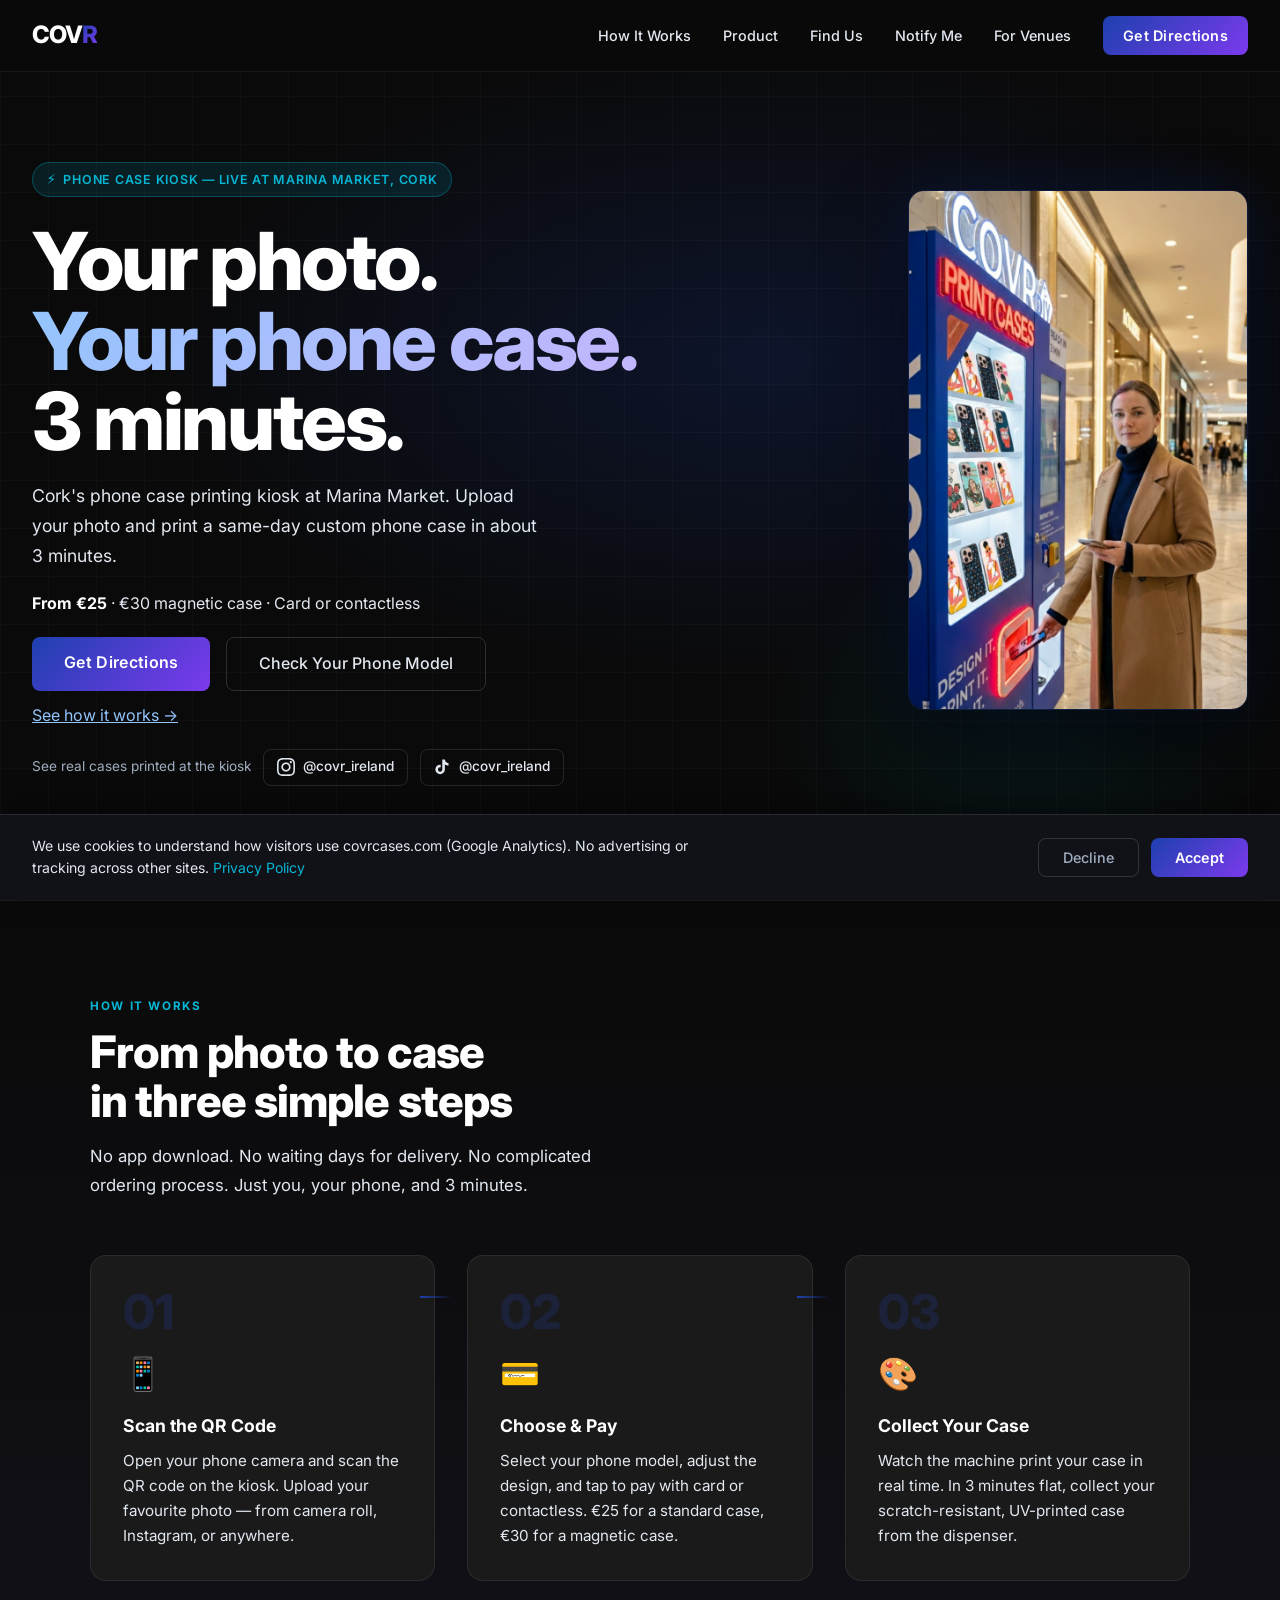
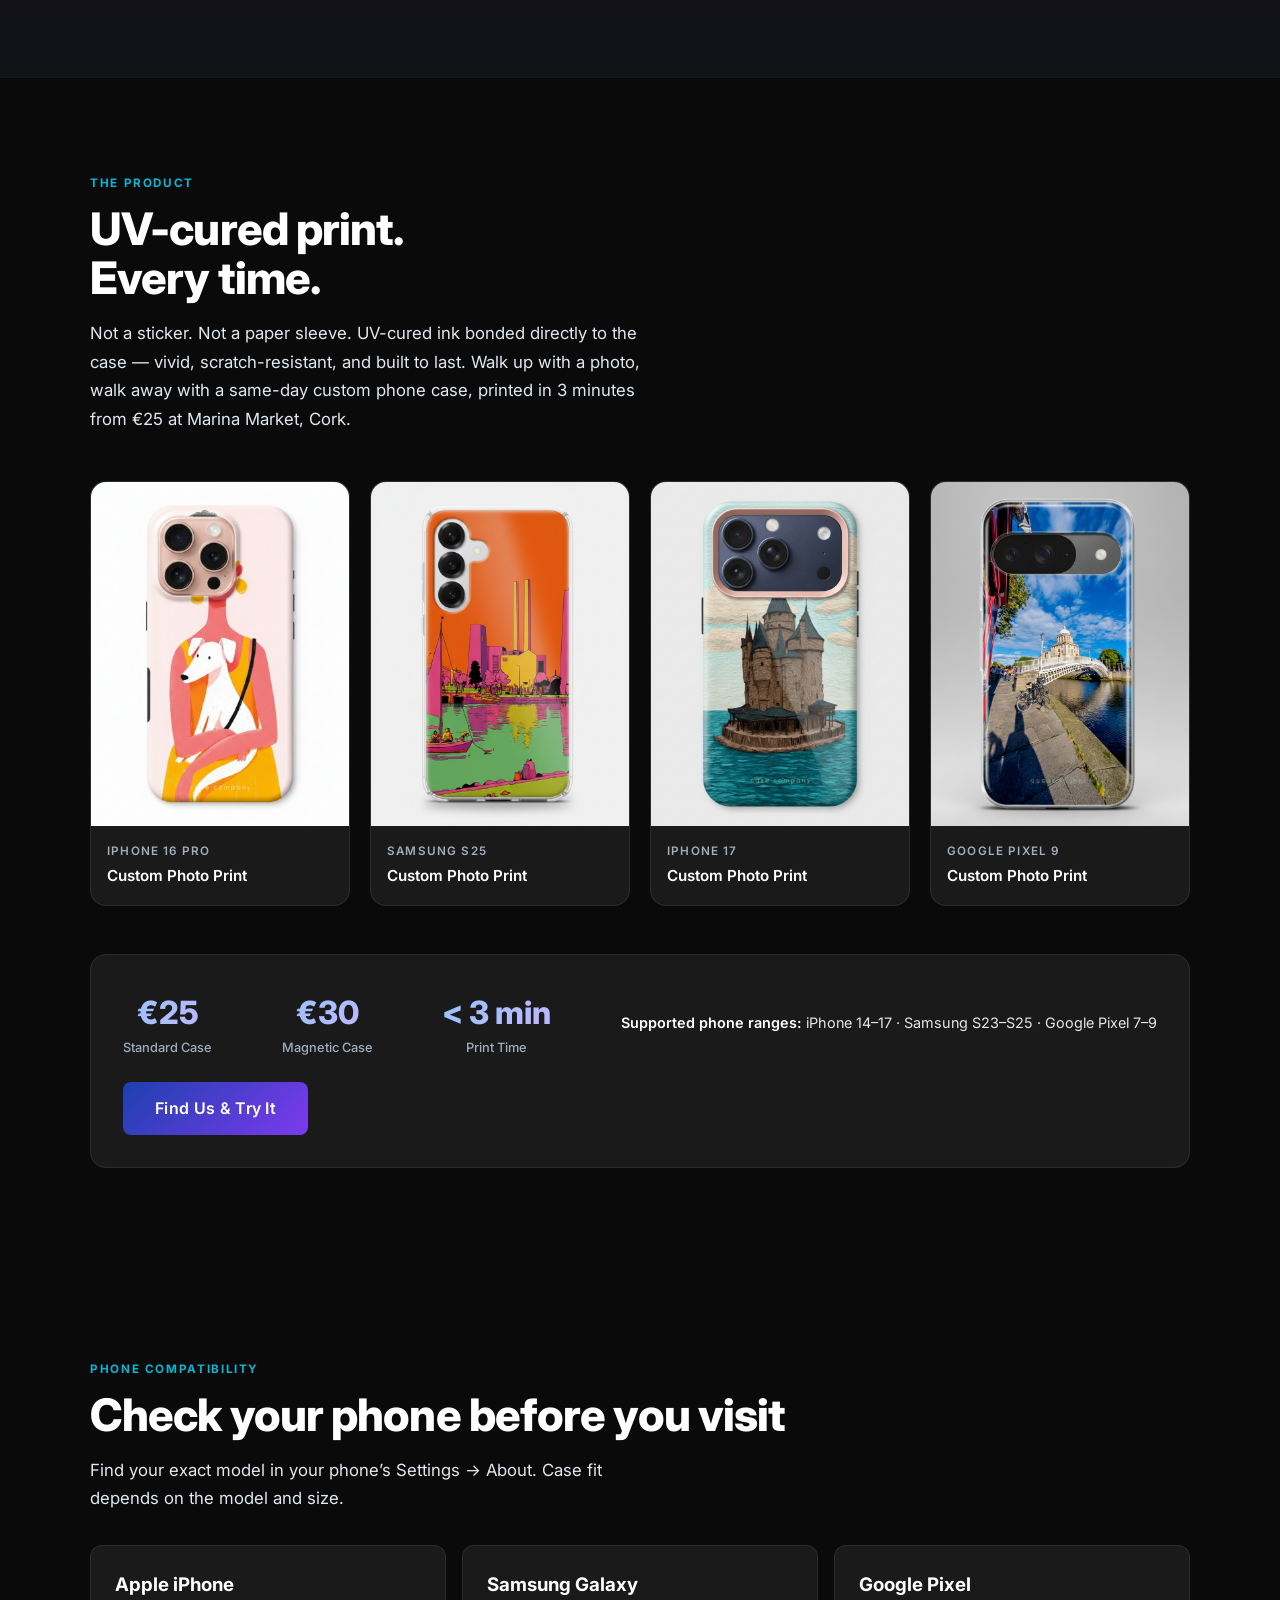
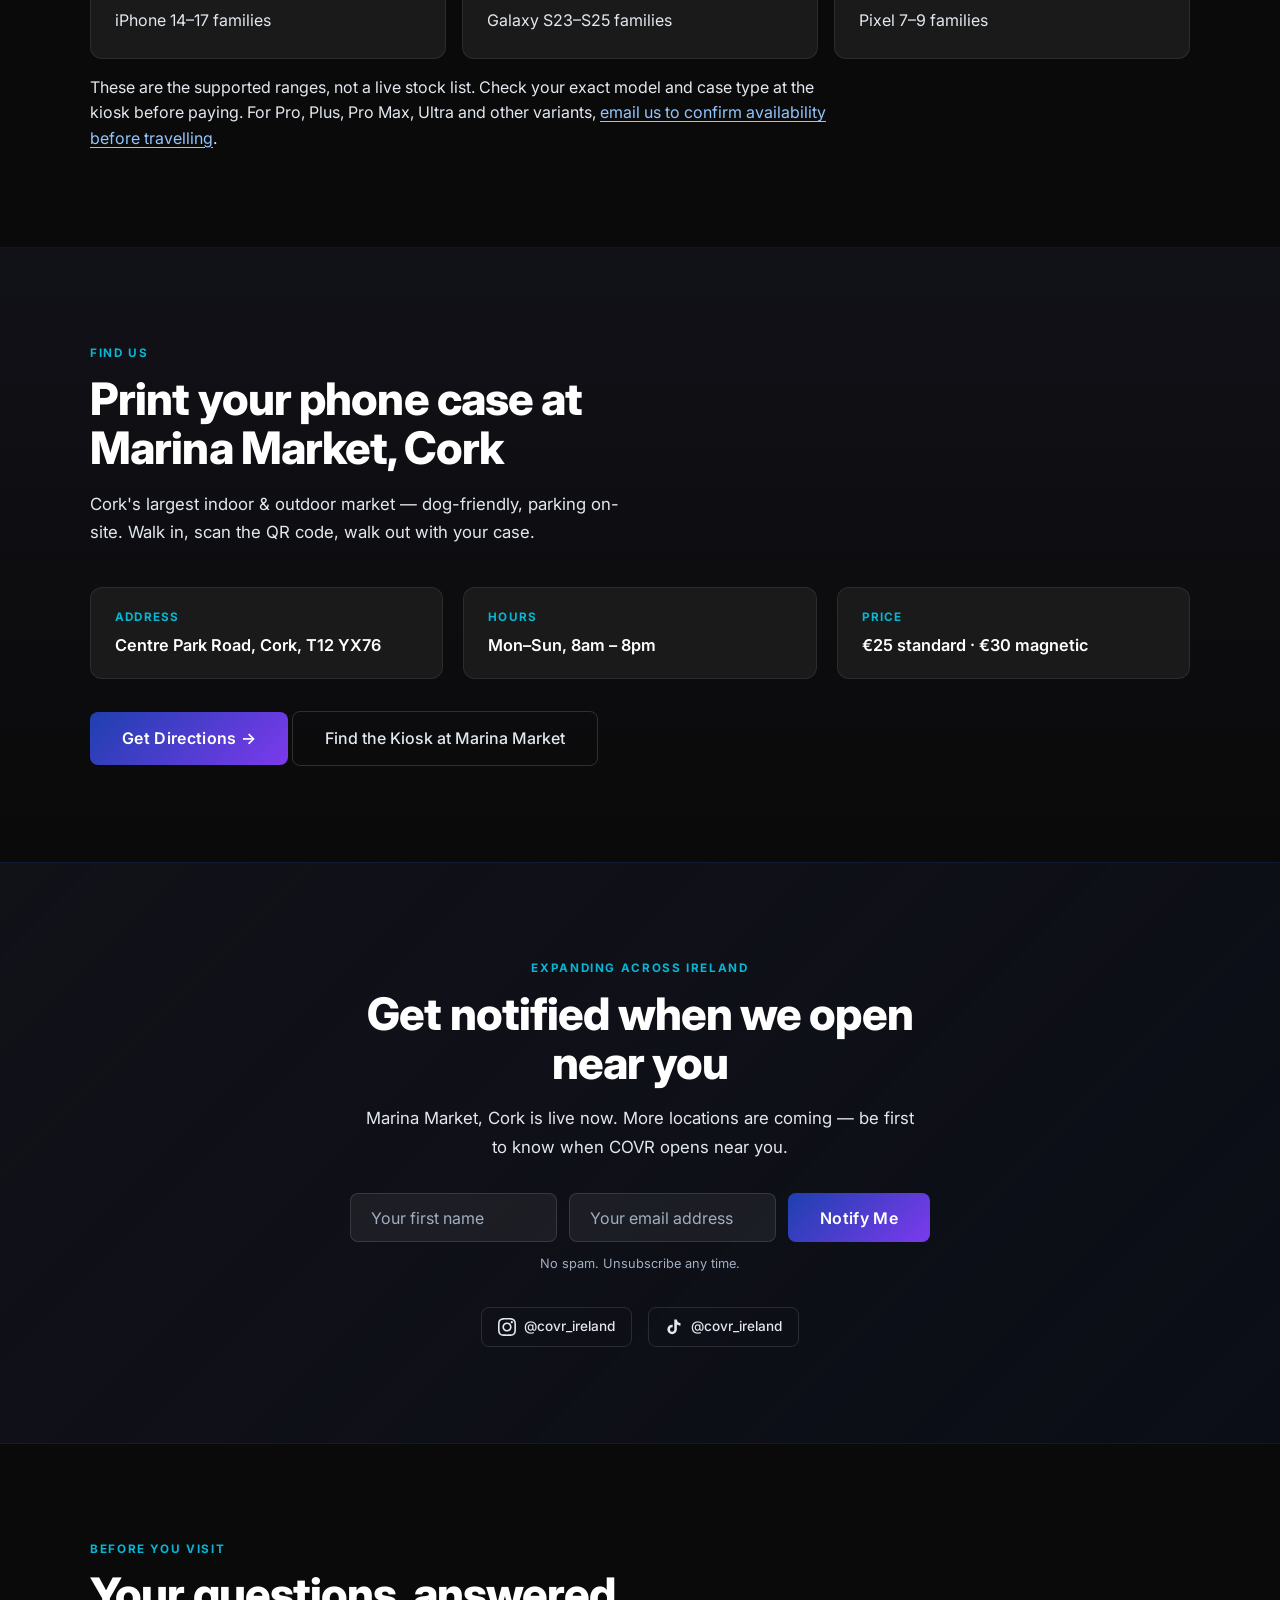
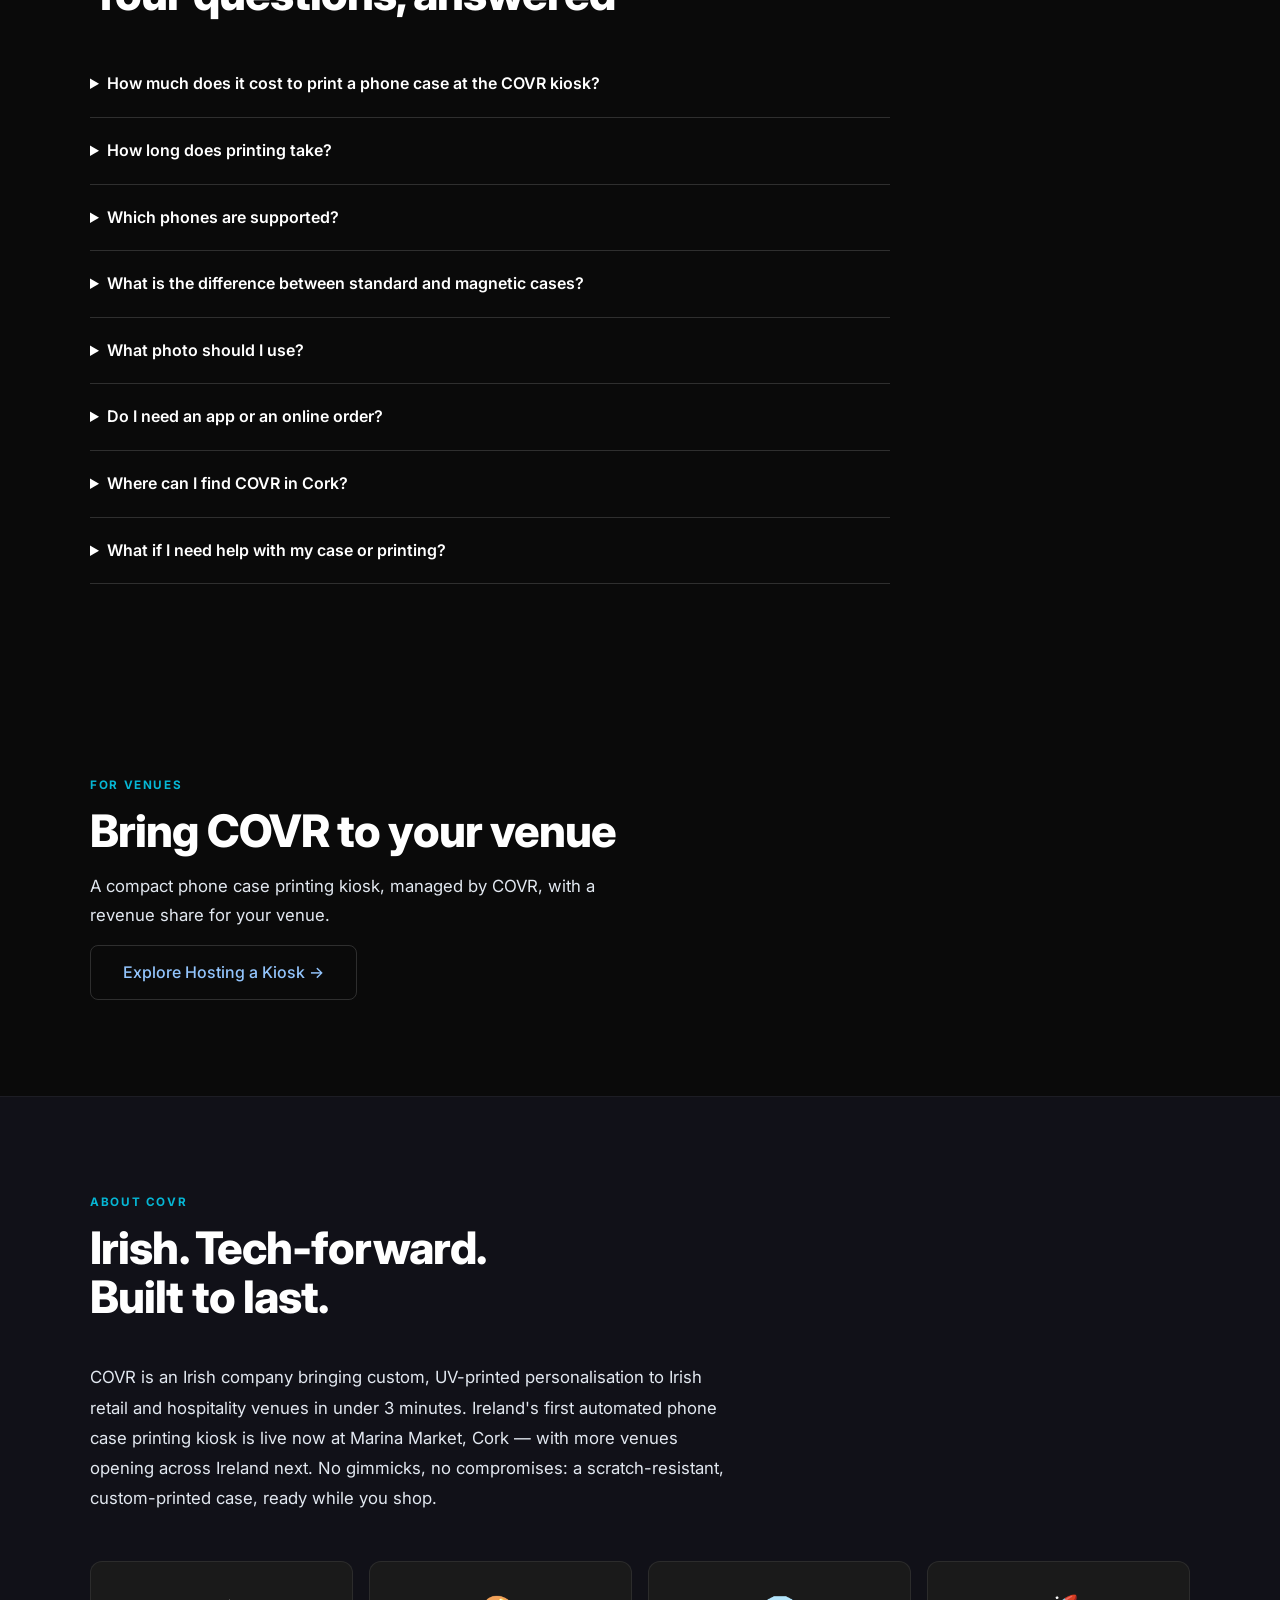
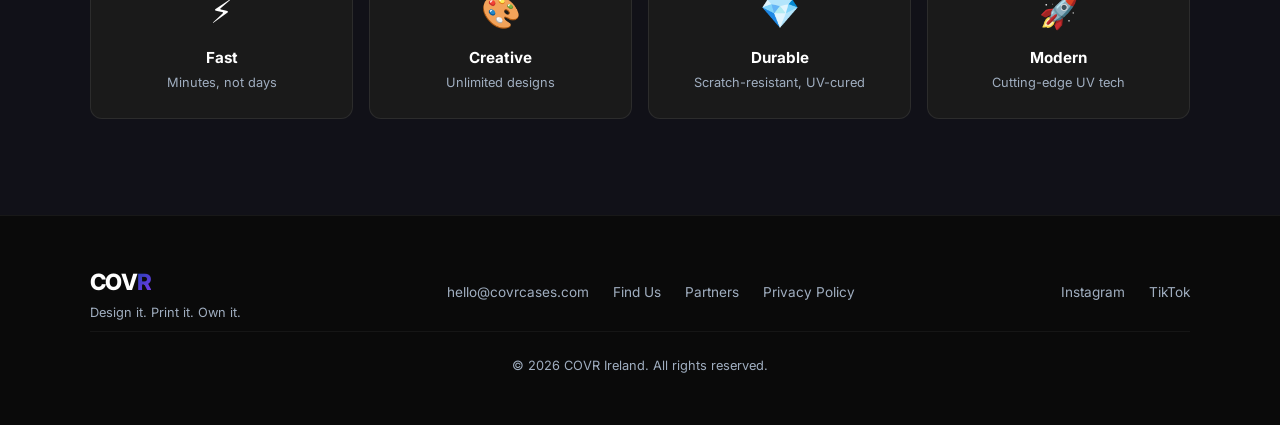
==== commit 11f01b21: "Retarget SEO to kiosk searches, expand Marina Market page, surface waitlist - Retarget titles/meta/h" ====
--- a/index.html
+++ b/index.html
@@ -3,10 +3,10 @@
 <head>
   <meta charset="UTF-8"/>
   <meta name="viewport" content="width=device-width, initial-scale=1.0"/>
-  <title>Custom Phone Cases Cork – Printed in 3 Minutes | COVR</title>
-  <meta name="description" content="Create a personalised phone case from €25 at Marina Market, Cork. Upload your photo at the COVR kiosk and print in 3 minutes. Check models and directions."/>
-  <meta property="og:title" content="Custom Phone Cases Cork – Printed in 3 Minutes | COVR"/>
-  <meta property="og:description" content="Create a personalised phone case from €25 at Marina Market, Cork. Upload your photo at the COVR kiosk and print in 3 minutes. Check models and directions."/>
+  <title>Phone Case Kiosk Cork – Print Your Case in 3 Minutes at Marina Market | COVR</title>
+  <meta name="description" content="Same-day custom phone cases from €25 at COVR, the phone case kiosk at Marina Market, Cork. Upload your photo, print your phone case in 3 minutes and walk away with it."/>
+  <meta property="og:title" content="Phone Case Kiosk Cork – Print Your Case in 3 Minutes at Marina Market | COVR"/>
+  <meta property="og:description" content="Same-day custom phone cases from €25 at COVR, the phone case kiosk at Marina Market, Cork. Upload your photo, print your phone case in 3 minutes and walk away with it."/>
   <meta property="og:type" content="website"/>
   <meta property="og:image" content="https://www.covrcases.com/assets/og-image.jpg"/>
   <meta property="og:image:width" content="1200"/>
@@ -42,43 +42,19 @@
       "https://www.tiktok.com/@covr_ireland"
     ],
     "areaServed": { "@type": "Country", "name": "Ireland" },
-    "description": "Ireland's first automated phone case printing kiosk."
+    "description": "Ireland's first automated phone case printing kiosk.",
+    "location": { "@id": "https://www.covrcases.com/marina-market-cork.html#kiosk" }
   }
   </script>
-
-  <!-- LocalBusiness Schema — Marina Market Cork -->
-  <script type="application/ld+json">
-  {
-    "@context": "https://schema.org",
-    "@type": "LocalBusiness",
-    "name": "COVR — Marina Market",
-    "image": "https://www.covrcases.com/assets/og-image.jpg",
-    "url": "https://www.covrcases.com",
-    "priceRange": "€25–€30",
-    "address": {
-      "@type": "PostalAddress",
-      "streetAddress": "Centre Park Road",
-      "addressLocality": "Cork",
-      "postalCode": "T12 YX76",
-      "addressCountry": "IE"
-    },
-    "openingHoursSpecification": {
-      "@type": "OpeningHoursSpecification",
-      "dayOfWeek": ["Monday","Tuesday","Wednesday","Thursday","Friday","Saturday","Sunday"],
-      "opens": "08:00",
-      "closes": "20:00"
-    },
-    "parentOrganization": { "@type": "Organization", "name": "COVR" }
-  }
-  </script>
+  <!-- The full LocalBusiness record lives on marina-market-cork.html (#kiosk). -->
 
   <!-- HowTo Schema -->
   <script type="application/ld+json">
   {
     "@context": "https://schema.org",
     "@type": "HowTo",
-    "name": "How to Get a Custom Phone Case from a COVR Kiosk",
-    "description": "Get a custom-printed phone case in under 3 minutes from a COVR kiosk.",
+    "name": "How to Print a Phone Case at the COVR Kiosk in Cork",
+    "description": "Print a same-day custom phone case in about 3 minutes at the COVR kiosk, Marina Market, Cork.",
     
     "estimatedCost": { "@type": "MonetaryAmount", "currency": "EUR", "value": "25" },
     "step": [
@@ -97,7 +73,7 @@
   "mainEntity": [
     {
       "@type": "Question",
-      "name": "How much does a custom phone case cost?",
+      "name": "How much does it cost to print a phone case at the COVR kiosk?",
       "acceptedAnswer": {
         "@type": "Answer",
         "text": "A standard custom phone case costs €25 and a magnetic case costs €30. Pay by card or contactless at the kiosk."
@@ -148,7 +124,7 @@
       "name": "Where can I find COVR in Cork?",
       "acceptedAnswer": {
         "@type": "Answer",
-        "text": "Visit Marina Market, Centre Park Road, Cork, T12 YX76. The listed opening hours are Monday to Sunday, 8am–8pm. The directions link takes you to Marina Market."
+        "text": "The COVR kiosk is inside Marina Market, Centre Park Road, Cork, T12 YX76, by the Graffiti Room. The listed opening hours are Monday to Sunday, 8am–8pm."
       }
     },
     {
@@ -175,6 +151,7 @@
       <a href="#how">How It Works</a>
       <a href="#product">Product</a>
       <a href="#find-us">Find Us</a>
+      <a href="#waitlist">Notify Me</a>
       <a href="venues.html">For Venues</a>
       <a href="#find-us" class="nav-cta">Get Directions</a>
     </div>
@@ -189,6 +166,7 @@
     <a href="#how" onclick="closeMobileMenu()">How It Works</a>
     <a href="#product" onclick="closeMobileMenu()">Product</a>
     <a href="#find-us" onclick="closeMobileMenu()" class="highlight">→ Find Us</a>
+    <a href="#waitlist" onclick="closeMobileMenu()">Notify Me — New Locations</a>
     <a href="venues.html" onclick="closeMobileMenu()">For Venues</a>
   </div>
 
@@ -200,21 +178,33 @@
 
       <!-- Consumer hero -->
       <div class="hero-consumer" id="hero-consumer">
-        <div class="hero-badge">Now Live — Marina Market, Cork</div>
+        <div class="hero-badge">Phone Case Kiosk — Live at Marina Market, Cork</div>
         <h1>Your photo.<br><em>Your phone case.</em><br>3 minutes.</h1>
-        <p class="hero-sub">Custom phone cases printed at Marina Market, Cork. Choose your phone model, upload your photo and collect your UV-printed case on the spot.</p>
+        <p class="hero-sub">Cork's phone case printing kiosk at Marina Market. Upload your photo and print a same-day custom phone case in about 3 minutes.</p>
         <p class="hero-price"><strong>From €25</strong> · €30 magnetic case · Card or contactless</p>
         <div class="hero-ctas">
           <a href="#find-us" class="btn-primary">Get Directions</a>
           <a href="#supported-phones" class="btn-secondary">Check Your Phone Model</a>
         </div>
         <a href="#how" class="hero-link">See how it works →</a>
-      </div>
-
-    </div>
-    <div class="hero-visual" aria-hidden="true">
+        <div class="proof-strip" aria-label="COVR on social media">
+          <!-- Add a real figure here when available, e.g. <span class="proof-stat"><strong>300+</strong> cases printed in Cork</span> -->
+          <span class="proof-label">See real cases printed at the kiosk</span>
+          <a href="https://www.instagram.com/covr_ireland" target="_blank" rel="noopener" class="social-btn">
+            <svg aria-hidden="true" viewBox="0 0 24 24" xmlns="http://www.w3.org/2000/svg"><path d="M12 2.163c3.204 0 3.584.012 4.85.07 3.252.148 4.771 1.691 4.919 4.919.058 1.265.069 1.645.069 4.849 0 3.205-.012 3.584-.069 4.849-.149 3.225-1.664 4.771-4.919 4.919-1.266.058-1.644.07-4.85.07-3.204 0-3.584-.012-4.849-.07-3.26-.149-4.771-1.699-4.919-4.92-.058-1.265-.07-1.644-.07-4.849 0-3.204.013-3.583.07-4.849.149-3.227 1.664-4.771 4.919-4.919 1.266-.057 1.645-.069 4.849-.069zm0-2.163c-3.259 0-3.667.014-4.947.072-4.358.2-6.78 2.618-6.98 6.98-.059 1.281-.073 1.689-.073 4.948 0 3.259.014 3.668.072 4.948.2 4.358 2.618 6.78 6.98 6.98 1.281.058 1.689.072 4.948.072 3.259 0 3.668-.014 4.948-.072 4.354-.2 6.782-2.618 6.979-6.98.059-1.28.073-1.689.073-4.948 0-3.259-.014-3.667-.072-4.947-.196-4.354-2.617-6.78-6.979-6.98-1.281-.059-1.69-.073-4.949-.073zm0 5.838c-3.403 0-6.162 2.759-6.162 6.162s2.759 6.163 6.162 6.163 6.162-2.759 6.162-6.163c0-3.403-2.759-6.162-6.162-6.162zm0 10.162c-2.209 0-4-1.79-4-4 0-2.209 1.791-4 4-4s4 1.791 4 4c0 2.21-1.791 4-4 4zm6.406-11.845c-.796 0-1.441.645-1.441 1.44s.645 1.44 1.441 1.44c.795 0 1.439-.645 1.439-1.44s-.644-1.44-1.439-1.44z"/></svg>
+            @covr_ireland
+          </a>
+          <a href="https://www.tiktok.com/@covr_ireland" target="_blank" rel="noopener" class="social-btn">
+            <svg aria-hidden="true" viewBox="0 0 24 24" xmlns="http://www.w3.org/2000/svg"><path d="M19.59 6.69a4.83 4.83 0 01-3.77-4.25V2h-3.45v13.67a2.89 2.89 0 01-2.88 2.5 2.89 2.89 0 01-2.89-2.89 2.89 2.89 0 012.89-2.89c.28 0 .54.04.79.1V9.01a6.28 6.28 0 00-.79-.05 6.34 6.34 0 00-6.34 6.34 6.34 6.34 0 006.34 6.34 6.34 6.34 0 006.33-6.34V8.69a8.2 8.2 0 004.79 1.53V6.78a4.85 4.85 0 01-1.02-.09z"/></svg>
+            @covr_ireland
+          </a>
+        </div>
+      </div>
+
+    </div>
+    <div class="hero-visual">
       <div class="kiosk-placeholder">
-        <img src="images/kiosk-hero.png" alt="COVR phone case printing kiosk in a shopping centre" />
+        <img src="images/kiosk-hero.png" alt="COVR phone case printing kiosk with sample printed cases on display, a customer collecting a freshly printed case from the dispenser" />
       </div>
     </div>
   </section>
@@ -255,31 +245,31 @@
     <div class="container">
       <p class="section-eyebrow">The Product</p>
       <h2 class="section-title">UV-cured print.<br>Every time.</h2>
-      <p class="section-body">Not a sticker. Not a paper sleeve. UV-cured ink bonded directly to the case — vivid, scratch-resistant, and built to last. Your personalised phone case prints in 3 minutes, from €25 at Marina Market, Cork.</p>
+      <p class="section-body">Not a sticker. Not a paper sleeve. UV-cured ink bonded directly to the case — vivid, scratch-resistant, and built to last. Walk up with a photo, walk away with a same-day custom phone case, printed in 3 minutes from €25 at Marina Market, Cork.</p>
       <div class="case-grid">
         <div class="case-card" data-delay="0">
-          <div class="case-img"><img loading="lazy" decoding="async" src="images/iphone16pro-customcase.png" alt="Custom printed iPhone 16 Pro case"/></div>
+          <div class="case-img"><img loading="lazy" decoding="async" src="images/iphone16pro-customcase.png" alt="iPhone 16 Pro case with a pink illustration of a woman holding a white greyhound, printed at the COVR kiosk"/></div>
           <div class="case-info">
             <div class="case-model">iPhone 16 Pro</div>
             <div class="case-title">Custom Photo Print</div>
           </div>
         </div>
         <div class="case-card" data-delay="100">
-          <div class="case-img"><img loading="lazy" decoding="async" src="images/s25customcase.png" alt="Custom printed Samsung S25 case"/></div>
+          <div class="case-img"><img loading="lazy" decoding="async" src="images/s25customcase.png" alt="Samsung Galaxy S25 clear case with a pop-art harbour scene in orange, pink and green, printed at the COVR kiosk"/></div>
           <div class="case-info">
             <div class="case-model">Samsung S25</div>
             <div class="case-title">Custom Photo Print</div>
           </div>
         </div>
         <div class="case-card" data-delay="200">
-          <div class="case-img"><img loading="lazy" decoding="async" src="images/iphone17customcase.png" alt="Custom printed iPhone 17 case"/></div>
+          <div class="case-img"><img loading="lazy" decoding="async" src="images/iphone17customcase.png" alt="iPhone 17 case with a painted castle on an island at sea, printed at the COVR kiosk"/></div>
           <div class="case-info">
             <div class="case-model">iPhone 17</div>
             <div class="case-title">Custom Photo Print</div>
           </div>
         </div>
         <div class="case-card" data-delay="300">
-          <div class="case-img"><img loading="lazy" decoding="async" src="images/pixel9customcase.png" alt="Custom printed Google Pixel 9 case"/></div>
+          <div class="case-img"><img loading="lazy" decoding="async" src="images/pixel9customcase.png" alt="Google Pixel 9 case with a photo of Dublin's Ha'penny Bridge on a sunny day, printed at the COVR kiosk"/></div>
           <div class="case-info">
             <div class="case-model">Google Pixel 9</div>
             <div class="case-title">Custom Photo Print</div>
@@ -323,7 +313,7 @@
   <section id="find-us">
     <div class="container">
       <p class="section-eyebrow">Find Us</p>
-      <h2 class="section-title">Live now at<br>Marina Market, Cork</h2>
+      <h2 class="section-title">Print your phone case at<br>Marina Market, Cork</h2>
       <p class="section-body">Cork's largest indoor &amp; outdoor market — dog-friendly, parking on-site. Walk in, scan the QR code, walk out with your case.</p>
       <div class="findus-row">
         <div class="findus-card">
@@ -340,11 +330,10 @@
         </div>
       </div>
       <a href="https://maps.google.com/?q=Marina+Market+Centre+Park+Road+Cork+T12+YX76" target="_blank" rel="noopener" class="btn-primary">Get Directions →</a>
-      <a href="marina-market-cork.html" class="btn-secondary">Plan Your Marina Market Visit</a>
-    </div>
-  </section>
-
-<section id="faq"><div class="container"><p class="section-eyebrow">Before you visit</p><h2 class="section-title">Your questions, answered</h2><div class="faq-list"><details><summary>How much does a custom phone case cost?</summary><p>A standard custom phone case costs €25 and a magnetic case costs €30. Pay by card or contactless at the kiosk.</p></details><details><summary>How long does printing take?</summary><p>Printing takes around 3 minutes. Allow extra time to choose your phone model, upload your photo, adjust the design and pay.</p></details><details><summary>Which phones are supported?</summary><p>COVR supports models in the iPhone 14–17, Samsung Galaxy S23–S25 and Google Pixel 7–9 ranges. Exact variants and stock can differ; check your model and case type at the kiosk before paying, or email hello@covrcases.com before travelling.</p></details><details><summary>What is the difference between standard and magnetic cases?</summary><p>The standard case costs €25; the magnetic option costs €30. Check that the magnetic case offered for your exact phone suits your accessories before paying. Contact hello@covrcases.com if you need help confirming compatibility.</p></details><details><summary>What photo should I use?</summary><p>Choose a clear, well-lit original photo. Avoid blurry images or small screenshots. Check the crop and keep important faces or details away from the camera cut-out when adjusting your design.</p></details><details><summary>Do I need an app or an online order?</summary><p>No app download or online order is needed. Visit the kiosk at Marina Market, scan its QR code with your phone camera and follow the steps on screen.</p></details><details><summary>Where can I find COVR in Cork?</summary><p>Visit Marina Market, Centre Park Road, Cork, T12 YX76. The listed opening hours are Monday to Sunday, 8am–8pm. The directions link takes you to Marina Market.</p></details><details><summary>What if I need help with my case or printing?</summary><p>Email hello@covrcases.com with your phone model, the time of your visit and a description of the problem so the COVR team can help.</p></details></div></div></section>
+      <a href="marina-market-cork.html" class="btn-secondary">Find the Kiosk at Marina Market</a>
+    </div>
+  </section>
+
   <!-- WAITLIST -->
   <section id="waitlist">
     <div class="container">
@@ -373,6 +362,8 @@
     </div>
   </section>
 
+<section id="faq"><div class="container"><p class="section-eyebrow">Before you visit</p><h2 class="section-title">Your questions, answered</h2><div class="faq-list"><details><summary>How much does it cost to print a phone case at the COVR kiosk?</summary><p>A standard custom phone case costs €25 and a magnetic case costs €30. Pay by card or contactless at the kiosk.</p></details><details><summary>How long does printing take?</summary><p>Printing takes around 3 minutes. Allow extra time to choose your phone model, upload your photo, adjust the design and pay.</p></details><details><summary>Which phones are supported?</summary><p>COVR supports models in the iPhone 14–17, Samsung Galaxy S23–S25 and Google Pixel 7–9 ranges. Exact variants and stock can differ; check your model and case type at the kiosk before paying, or email hello@covrcases.com before travelling.</p></details><details><summary>What is the difference between standard and magnetic cases?</summary><p>The standard case costs €25; the magnetic option costs €30. Check that the magnetic case offered for your exact phone suits your accessories before paying. Contact hello@covrcases.com if you need help confirming compatibility.</p></details><details><summary>What photo should I use?</summary><p>Choose a clear, well-lit original photo. Avoid blurry images or small screenshots. Check the crop and keep important faces or details away from the camera cut-out when adjusting your design.</p></details><details><summary>Do I need an app or an online order?</summary><p>No app download or online order is needed. Visit the kiosk at Marina Market, scan its QR code with your phone camera and follow the steps on screen.</p></details><details><summary>Where can I find COVR in Cork?</summary><p>The COVR kiosk is inside Marina Market, Centre Park Road, Cork, T12 YX76, by the Graffiti Room. The listed opening hours are Monday to Sunday, 8am–8pm.</p></details><details><summary>What if I need help with my case or printing?</summary><p>Email hello@covrcases.com with your phone model, the time of your visit and a description of the problem so the COVR team can help.</p></details></div></div></section>
+
   <section id="partners"><div class="container">
     <p class="section-eyebrow">For venues</p><h2 class="section-title">Bring COVR to your venue</h2>
     <p class="section-body">A compact phone case printing kiosk, managed by COVR, with a revenue share for your venue.</p>
@@ -432,6 +423,13 @@
       <p class="footer-copy">© 2026 COVR Ireland. All rights reserved.</p>
     </div>
   </footer>
+
+  <!-- NOTIFY BAR — shown after the hero, dismissible -->
+  <div id="notify-bar" hidden>
+    <p>New COVR locations are coming across Ireland.</p>
+    <a href="#waitlist" class="notify-bar-cta">Get notified</a>
+    <button type="button" class="notify-bar-close" aria-label="Dismiss">&times;</button>
+  </div>
 
   <!-- COOKIE BANNER -->
   <div id="cookie-banner" role="dialog" aria-label="Cookie consent">
--- a/assets/site.css
+++ b/assets/site.css
@@ -666,3 +666,32 @@
 h1, .hero-badge, .hero-sub, .hero-ctas { animation: none; }
 .page-intro .hero-link { margin-left: 1rem; }
 @media (max-width: 640px) { .page-intro .hero-link { margin-left: 0; } }
+
+/* Social proof strip under the hero CTAs. */
+.proof-strip { display: flex; flex-wrap: wrap; align-items: center; gap: .6rem .75rem; margin-top: 1.25rem; }
+.proof-label { color: var(--covr-gray); font-size: .85rem; }
+.proof-strip .social-btn { padding: .4rem .8rem; }
+#hero .hero-link { margin-top: .75rem; }
+.proof-stat { color: var(--covr-mist); font-size: .9rem; }
+.proof-stat strong { color: var(--covr-white); }
+
+/* Persistent "notify me" bar for future venues. */
+#notify-bar {
+  position: fixed; left: 1rem; right: 1rem; bottom: 1rem; z-index: 998;
+  max-width: 560px; margin: 0 auto;
+  display: flex; align-items: center; gap: .75rem;
+  padding: .7rem .75rem .7rem 1.1rem;
+  background: rgba(17,17,24,.96); backdrop-filter: blur(12px);
+  border: 1px solid rgba(30,64,175,.45); border-radius: 12px;
+  box-shadow: 0 12px 32px rgba(0,0,0,.45);
+  transform: translateY(calc(100% + 1.5rem)); transition: transform .35s ease;
+}
+#notify-bar[hidden] { display: none; }
+#notify-bar.visible { transform: translateY(0); }
+#notify-bar p { flex: 1; font-size: .88rem; color: var(--covr-mist); line-height: 1.35; }
+.notify-bar-cta { background: var(--grad-cta); color: #fff; text-decoration: none; font-weight: 600; font-size: .85rem; padding: .5rem .9rem; border-radius: 8px; white-space: nowrap; }
+.notify-bar-close { background: none; border: none; color: var(--covr-gray); font-size: 1.4rem; line-height: 1; cursor: pointer; padding: .25rem .4rem; }
+.notify-bar-close:hover { color: var(--covr-white); }
+@media (max-width: 640px) {
+  #notify-bar p { font-size: .8rem; }
+}
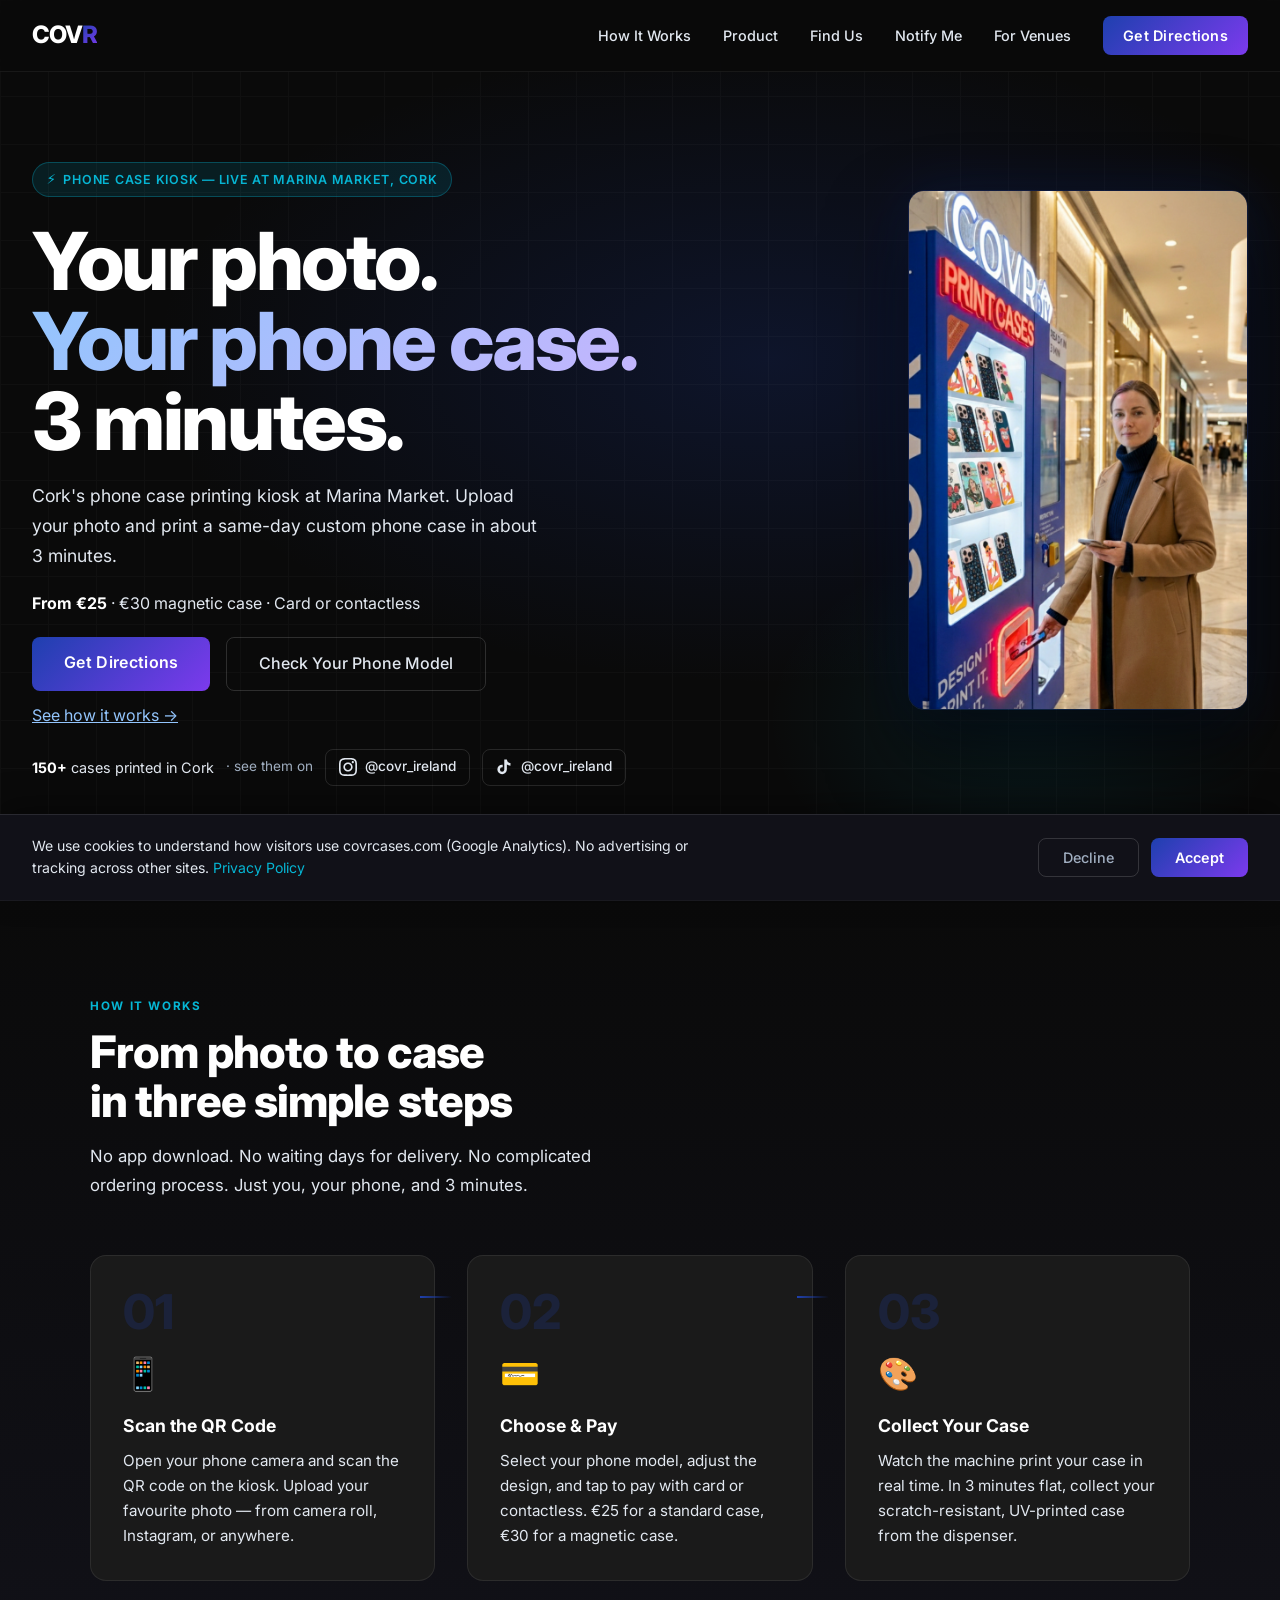
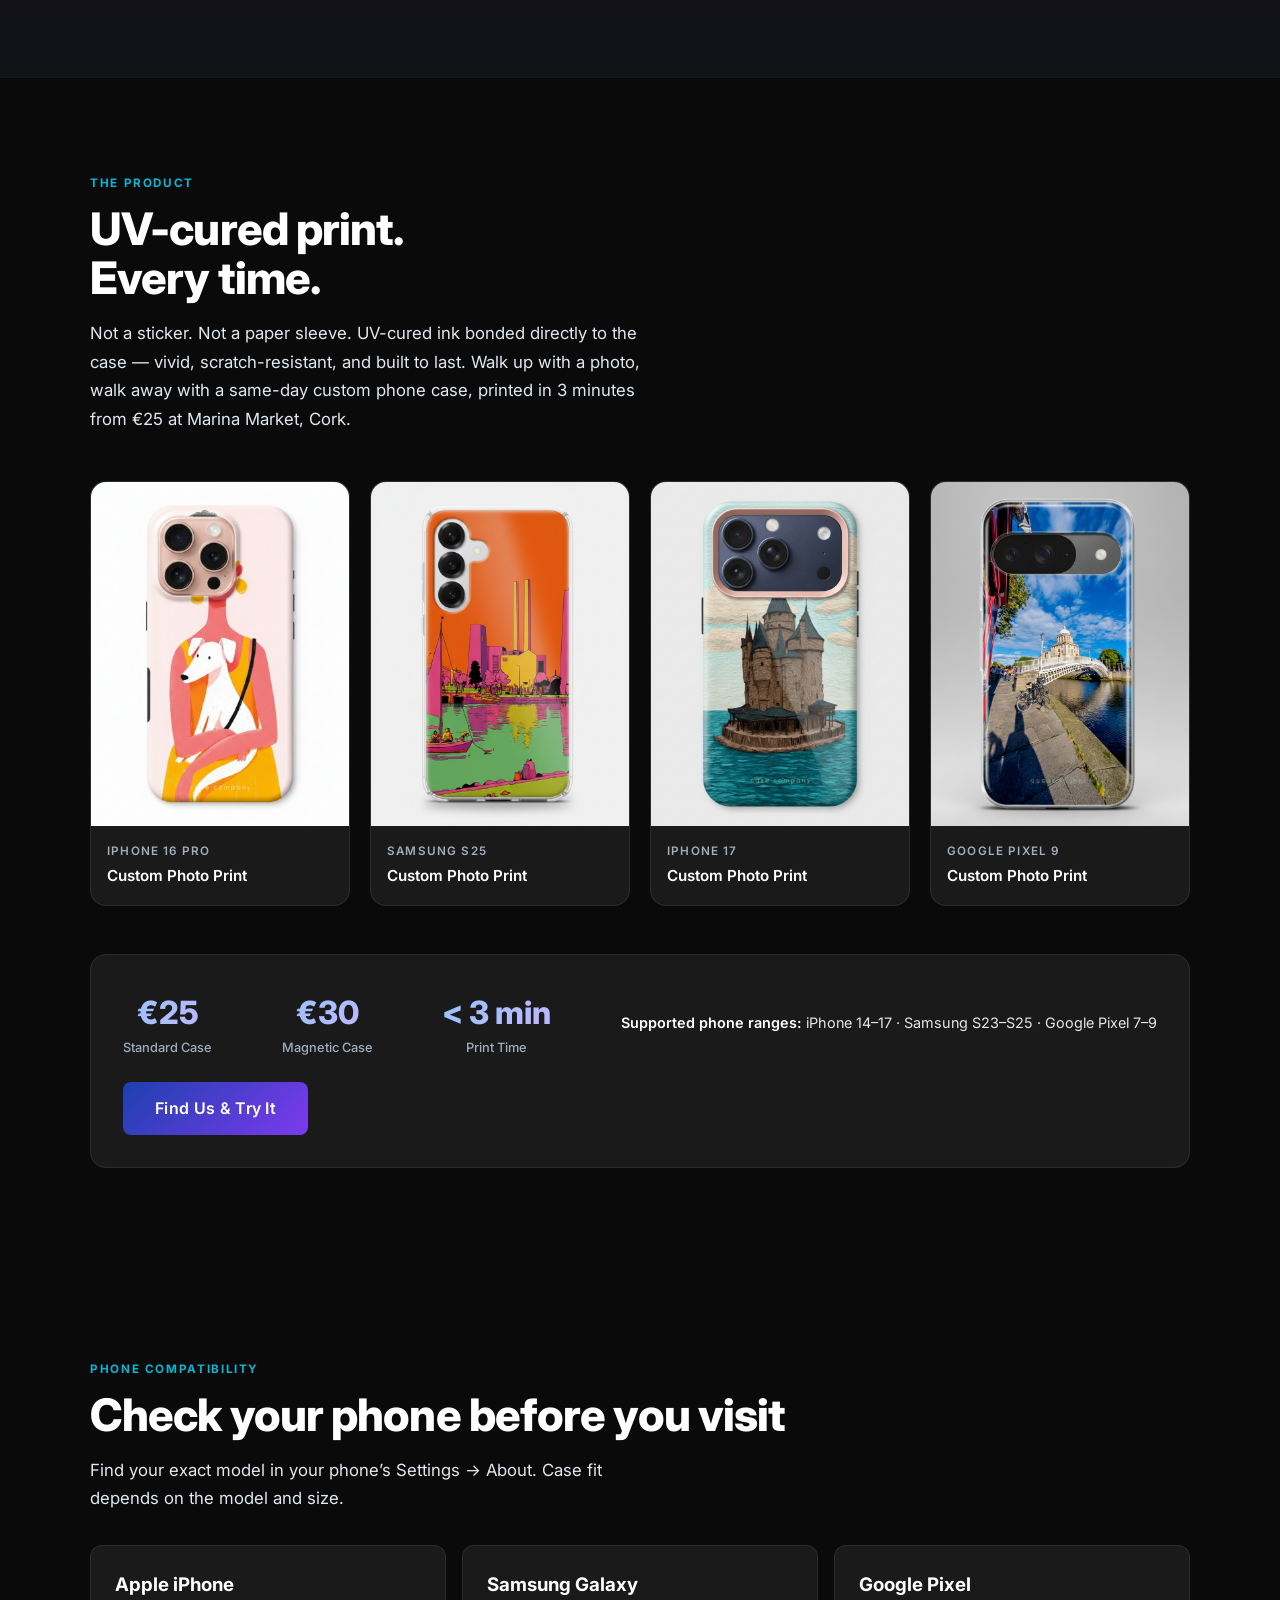
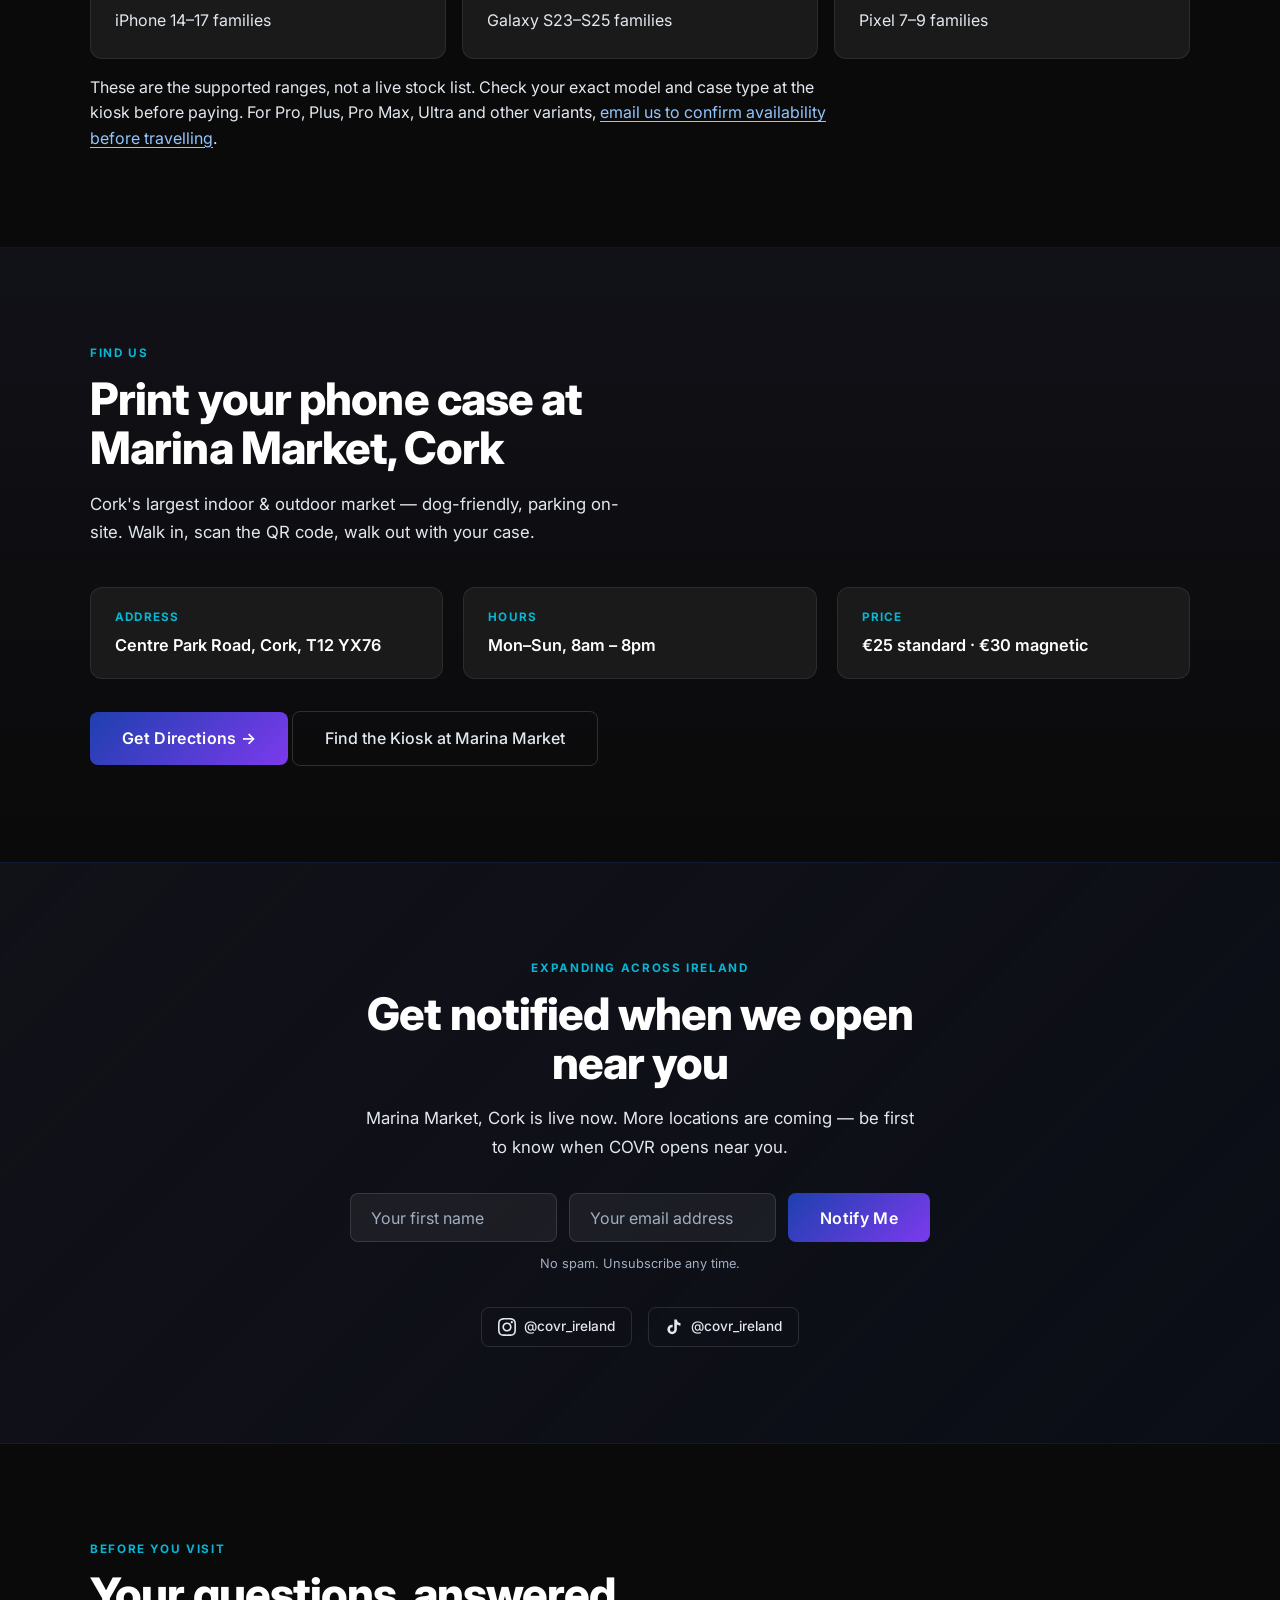
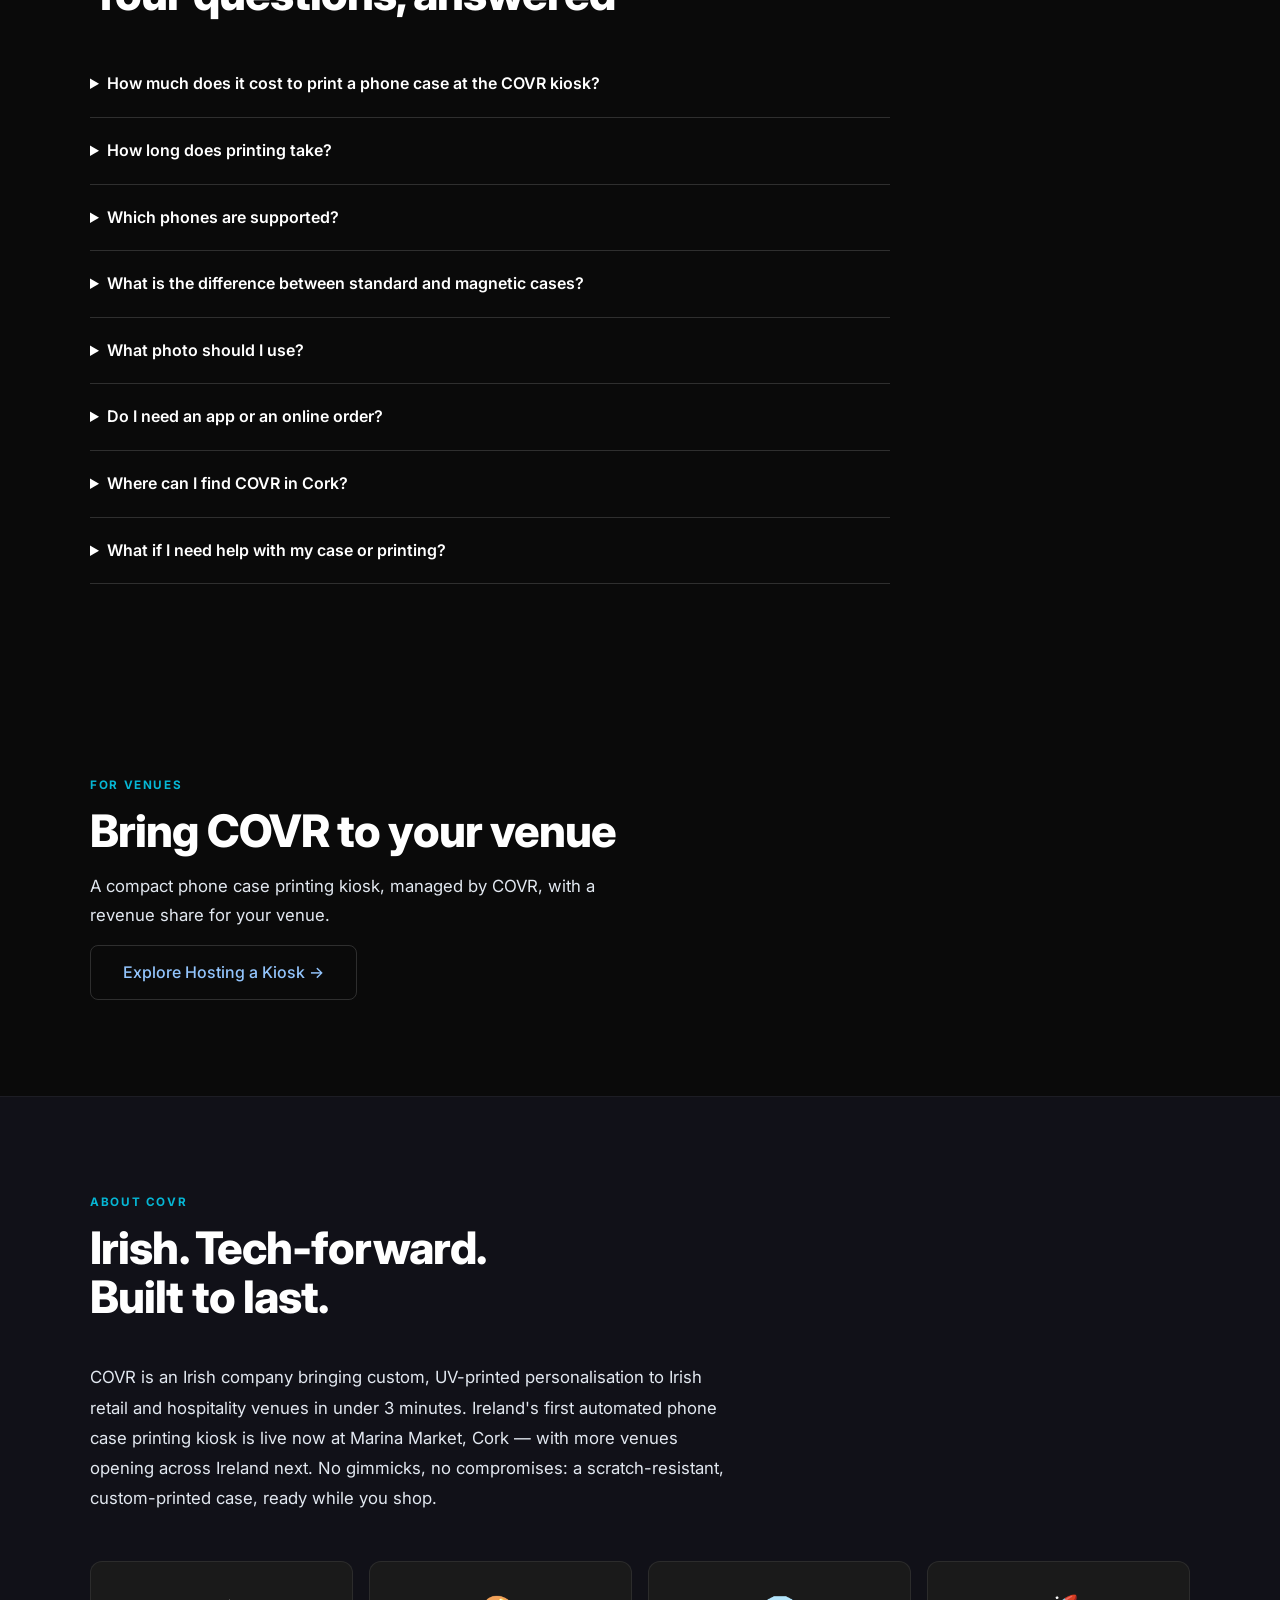
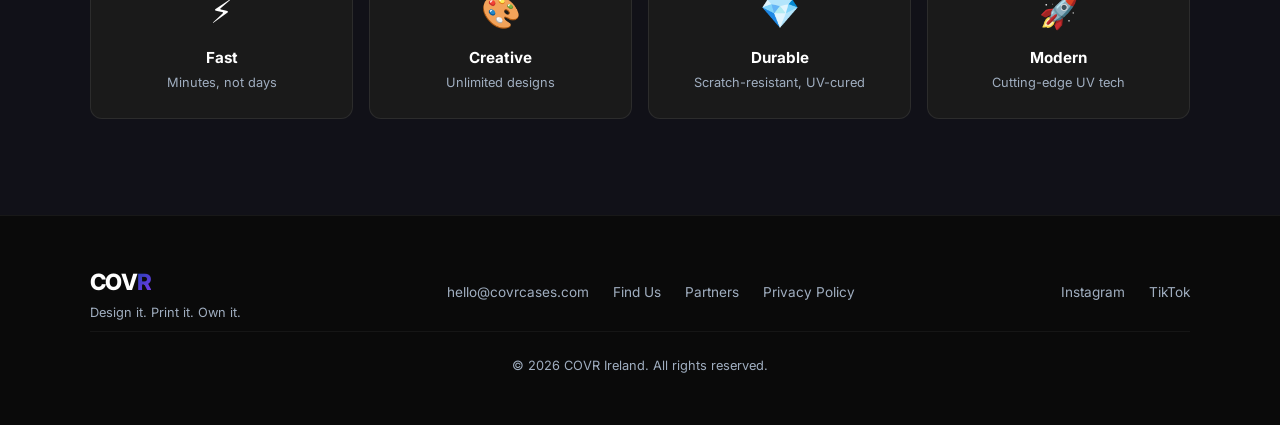
==== commit 1d6dc134: "Add 150+ cases printed figure to hero proof strip Co-Authored-By: Claude Opus 5.5 <noreply@anthropic" ====
--- a/index.html
+++ b/index.html
@@ -188,8 +188,8 @@
         </div>
         <a href="#how" class="hero-link">See how it works →</a>
         <div class="proof-strip" aria-label="COVR on social media">
-          <!-- Add a real figure here when available, e.g. <span class="proof-stat"><strong>300+</strong> cases printed in Cork</span> -->
-          <span class="proof-label">See real cases printed at the kiosk</span>
+          <span class="proof-stat"><strong>150+</strong> cases printed in Cork</span>
+          <span class="proof-label">· see them on</span>
           <a href="https://www.instagram.com/covr_ireland" target="_blank" rel="noopener" class="social-btn">
             <svg aria-hidden="true" viewBox="0 0 24 24" xmlns="http://www.w3.org/2000/svg"><path d="M12 2.163c3.204 0 3.584.012 4.85.07 3.252.148 4.771 1.691 4.919 4.919.058 1.265.069 1.645.069 4.849 0 3.205-.012 3.584-.069 4.849-.149 3.225-1.664 4.771-4.919 4.919-1.266.058-1.644.07-4.85.07-3.204 0-3.584-.012-4.849-.07-3.26-.149-4.771-1.699-4.919-4.92-.058-1.265-.07-1.644-.07-4.849 0-3.204.013-3.583.07-4.849.149-3.227 1.664-4.771 4.919-4.919 1.266-.057 1.645-.069 4.849-.069zm0-2.163c-3.259 0-3.667.014-4.947.072-4.358.2-6.78 2.618-6.98 6.98-.059 1.281-.073 1.689-.073 4.948 0 3.259.014 3.668.072 4.948.2 4.358 2.618 6.78 6.98 6.98 1.281.058 1.689.072 4.948.072 3.259 0 3.668-.014 4.948-.072 4.354-.2 6.782-2.618 6.979-6.98.059-1.28.073-1.689.073-4.948 0-3.259-.014-3.667-.072-4.947-.196-4.354-2.617-6.78-6.979-6.98-1.281-.059-1.69-.073-4.949-.073zm0 5.838c-3.403 0-6.162 2.759-6.162 6.162s2.759 6.163 6.162 6.163 6.162-2.759 6.162-6.163c0-3.403-2.759-6.162-6.162-6.162zm0 10.162c-2.209 0-4-1.79-4-4 0-2.209 1.791-4 4-4s4 1.791 4 4c0 2.21-1.791 4-4 4zm6.406-11.845c-.796 0-1.441.645-1.441 1.44s.645 1.44 1.441 1.44c.795 0 1.439-.645 1.439-1.44s-.644-1.44-1.439-1.44z"/></svg>
             @covr_ireland
